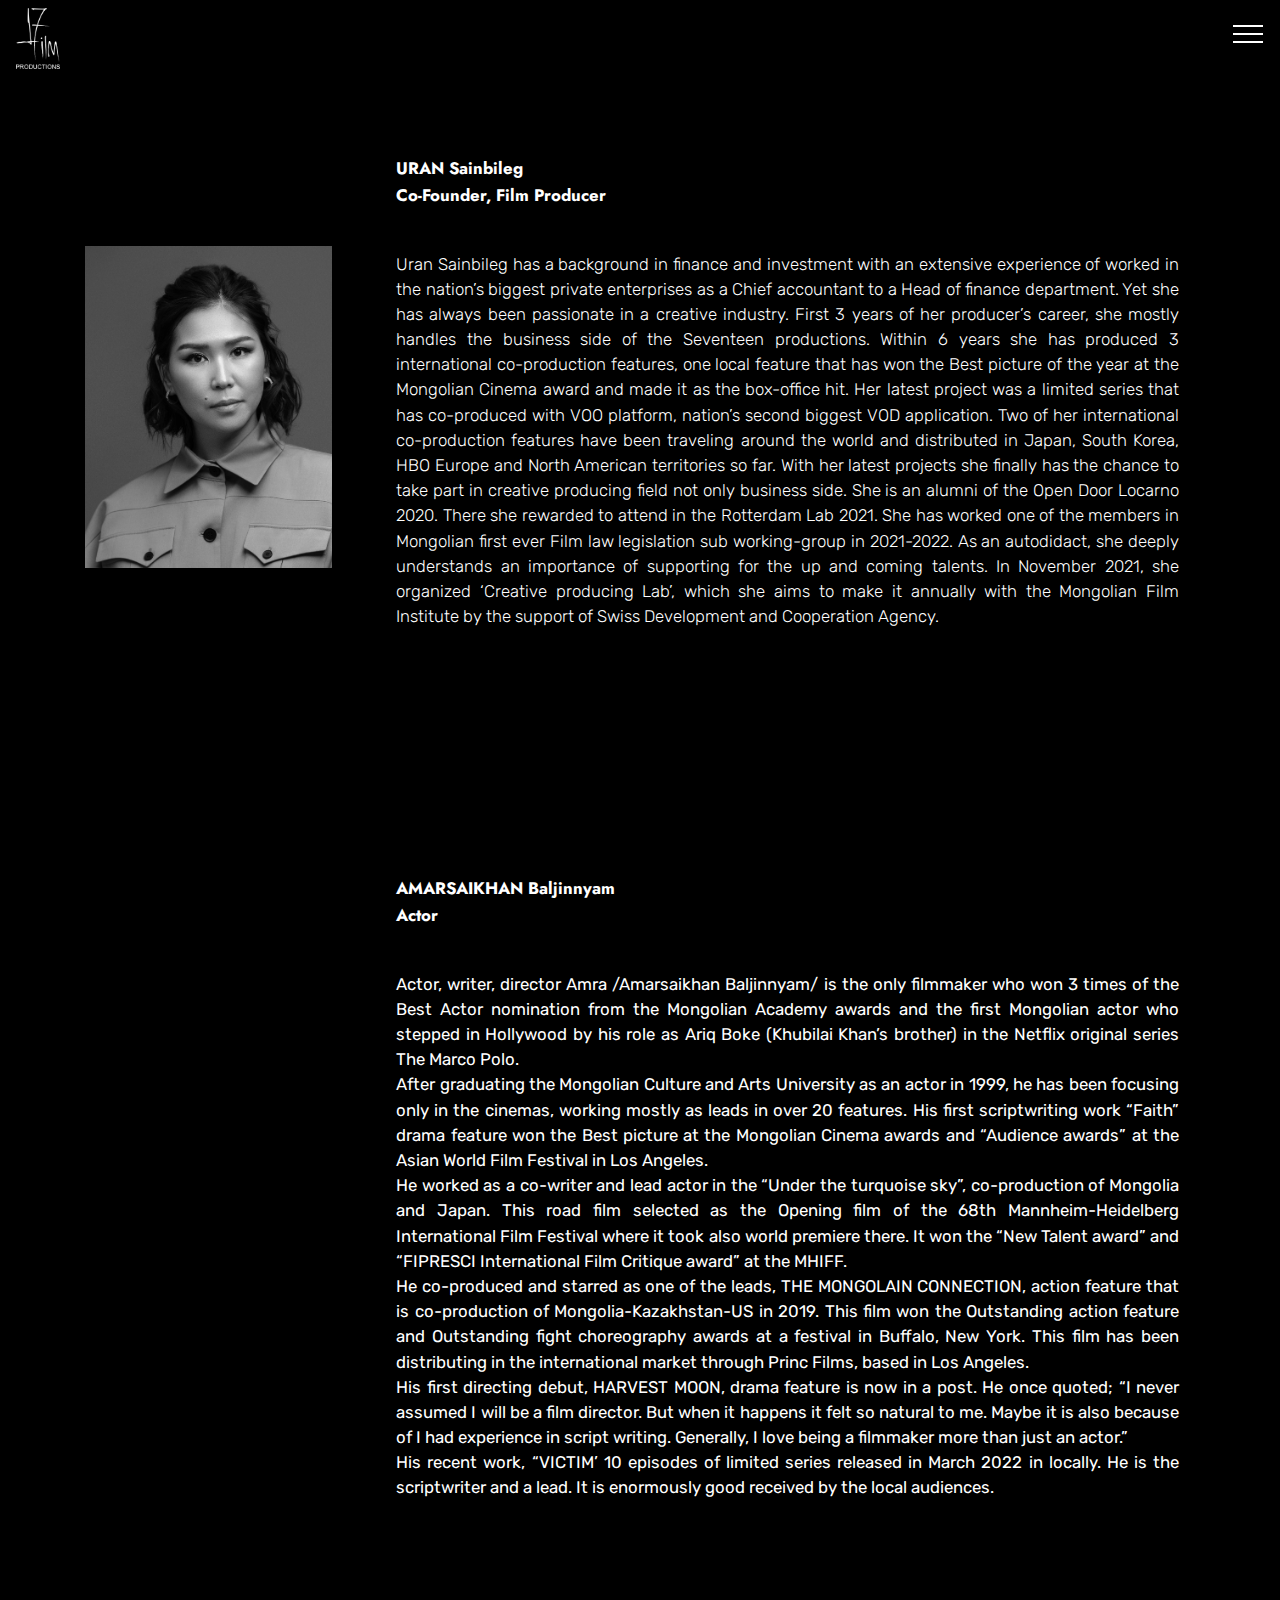
==== index.html @ ed3d0c7c "Add files via upload" ====
<!DOCTYPE html>
<html  >
<head>
  <!-- Site made with Mobirise Website Builder v4.12.4, https://mobirise.com -->
  <meta charset="UTF-8">
  <meta http-equiv="X-UA-Compatible" content="IE=edge">
  <meta name="generator" content="Mobirise v4.12.4, mobirise.com">
  <meta name="twitter:card" content="summary_large_image"/>
  <meta name="twitter:image:src" content="assets/images/index-meta.jpg">
  <meta property="og:image" content="assets/images/index-meta.jpg">
  <meta name="twitter:title" content="17 Production">
  <meta name="viewport" content="width=device-width, initial-scale=1, minimum-scale=1">
  <link rel="shortcut icon" href="assets/images/logo-white-122x169.png" type="image/x-icon">
  <meta name="description" content="17 Production - кино филм продакшин дэлгэрэнгүй
Seventeen productions is a leading Mongolian production company founded in 2016 with a name of IFI productions. It has changed the production name to Seventeen productions in 2019. It is core mission is developing the co-production model in the local film industry to establish a bridge between Mongolian talented filmmakers and international audiences. Primarily focusing on feature productions of variety of genres as social drama, road movie to mainstream action. It always welcomes to work with both upcoming and well-established talents. In the last 6 years Seventeen productions has produced total of 5 titles that includes 2 features with international productions. This milestone put them at a position of pioneer in co-production fields among the Mongolian filmmakers.">
  
  
  <title>17 Production</title>
  <link rel="stylesheet" href="assets/web/assets/mobirise-icons/mobirise-icons.css">
  <link rel="stylesheet" href="assets/bootstrap/css/bootstrap.min.css">
  <link rel="stylesheet" href="assets/bootstrap/css/bootstrap-grid.min.css">
  <link rel="stylesheet" href="assets/bootstrap/css/bootstrap-reboot.min.css">
  <link rel="stylesheet" href="assets/tether/tether.min.css">
  <link rel="stylesheet" href="assets/animatecss/animate.min.css">
  <link rel="stylesheet" href="assets/dropdown/css/style.css">
  <link rel="stylesheet" href="assets/theme/css/style.css">
  <link rel="preload" as="style" href="assets/mobirise/css/mbr-additional.css"><link rel="stylesheet" href="assets/mobirise/css/mbr-additional.css" type="text/css">
  
  
  
</head>
<body>
  <section class="menu cid-t6bROb33KW" once="menu" id="menu1-2b">

    

    <nav class="navbar navbar-expand beta-menu navbar-dropdown align-items-center navbar-fixed-top collapsed">
        <button class="navbar-toggler navbar-toggler-right" type="button" data-toggle="collapse" data-target="#navbarSupportedContent" aria-controls="navbarSupportedContent" aria-expanded="false" aria-label="Toggle navigation">
            <div class="hamburger">
                <span></span>
                <span></span>
                <span></span>
                <span></span>
            </div>
        </button>
        <div class="menu-logo">
            <div class="navbar-brand">
                <span class="navbar-logo">
                    <a href="https://mobirise.com">
                         <img src="assets/images/logo-white-122x169.png" alt="Mobirise" title="" style="height: 3.8rem;">
                    </a>
                </span>
                
            </div>
        </div>
        <div class="collapse navbar-collapse" id="navbarSupportedContent">
            <ul class="navbar-nav nav-dropdown nav-right" data-app-modern-menu="true"><li class="nav-item">
                    <a class="nav-link link text-white display-4" href="page1.html#testimonials2-1v">Harvest Moon &nbsp; &nbsp; &nbsp; &nbsp; &nbsp; &nbsp; &nbsp; &nbsp; &nbsp; &nbsp; &nbsp;&nbsp;</a>
                </li><li class="nav-item"><a class="nav-link link text-white display-4" href="page1.html#testimonials2-1y">The Mongolian Connection&nbsp; &nbsp; &nbsp; &nbsp; &nbsp; &nbsp; &nbsp; &nbsp; &nbsp; &nbsp; &nbsp; &nbsp;</a></li><li class="nav-item"><a class="nav-link link text-white display-4" href="http://undertheturquoisesky.com/" target="_blank">Under the turqouise sky &nbsp; &nbsp; &nbsp; &nbsp; &nbsp; &nbsp; &nbsp; &nbsp; &nbsp; &nbsp; &nbsp; &nbsp;</a></li><li class="nav-item"><a class="nav-link link text-white display-4" href="page1.html#testimonials2-25">Victim &nbsp; &nbsp; &nbsp; &nbsp; &nbsp; &nbsp; &nbsp; &nbsp; &nbsp; &nbsp; &nbsp; &nbsp;</a></li></ul>
            
        </div>
    </nav>
</section>

<section class="engine"><a href="https://mobirise.info/o">free portfolio site templates</a></section><section class="testimonials2 cid-t61bu9Mz0l" id="testimonials2-i">

    

    

    <div class="container">
        <div class="media-container-row">
            <div class="mbr-figure pr-lg-5" style="width: 35%;">
              <img src="assets/images/uran-01-1162x1514.jpg" alt="" title="">
            </div>
            <div class="media-content px-3 align-self-center mbr-white py-2">
                    <p class="mbr-text testimonial-text mbr-fonts-style display-7"><span style="font-style: normal;"><br><strong>URAN Sainbileg</strong><br><strong>Co-Founder, Film Producer</strong></span><br><strong><br></strong></p><div style="text-align: justify;"><strong><span style="font-style: normal; font-size: 1.05rem; font-weight: 300;">Uran Sainbileg has a background in finance and investment with an extensive experience of worked in the nation’s biggest private enterprises as a Chief accountant to a Head of finance department. Yet she has always been passionate in a creative industry. First 3 years of her producer’s career, she mostly handles the business side of the Seventeen productions. Within 6 years she has produced 3 international co-production features, one local feature that has won the Best picture of the year at the Mongolian Cinema award and made it as the box-office hit. Her latest project was a limited series that has co-produced with VOO platform, nation’s second biggest VOD application. Two of her international co-production features have been traveling around the world and distributed in Japan, South Korea, HBO Europe and North American territories so far. With her latest projects she finally has the chance to take part in creative producing field not only business side. She is an alumni of the Open Door Locarno 2020. There she rewarded to attend in the Rotterdam Lab 2021. She has worked one of the members in Mongolian first ever Film law legislation sub working-group in 2021-2022. As an autodidact, she deeply understands an importance of supporting for the up and coming talents. In November 2021, she organized ‘Creative producing Lab’, which she aims to make it annually with the Mongolian Film Institute by the support of Swiss Development and Cooperation Agency.</span></strong></div><p></p>
                    <p class="mbr-author-name pt-4 mb-2 mbr-fonts-style display-7"></p>
                    <p class="mbr-author-desc mbr-fonts-style display-7"></p>
            </div>
        </div>
    </div>
</section>

<section class="testimonials2 cid-t61bvjloVz" id="testimonials2-j">

    

    

    <div class="container">
        <div class="media-container-row">
            <div class="mbr-figure pr-lg-5" style="width: 35%;">
              <img src="assets/images/amra-01-313x422.jpg" alt="" title="">
            </div>
            <div class="media-content px-3 align-self-center mbr-white py-2">
                    <p class="mbr-text testimonial-text mbr-fonts-style display-7"><br><strong><span style="font-style: normal;"><br>AMARSAIKHAN Baljinnyam</span><br></strong><span style="font-style: normal;"><strong>Actor</strong><br></span><br></p><div style="text-align: justify;"><span style="font-style: normal; font-size: 1.05rem;">Actor, writer, director Amra /Amarsaikhan Baljinnyam/ is the only filmmaker who won 3 times of the Best Actor nomination from the Mongolian Academy awards and the first Mongolian actor who stepped in Hollywood by his role as Ariq Boke (Khubilai Khan’s brother) in the Netflix original series The Marco Polo.</span></div><div style="text-align: justify;"><span style="font-style: normal; font-size: 1.05rem; text-align: center;">After graduating the Mongolian Culture and Arts University as an actor in 1999, he has been focusing only in the cinemas, working mostly as leads in over 20 features. His first scriptwriting work “Faith” drama feature won the Best picture at the Mongolian Cinema awards and “Audience awards” at the Asian World&nbsp;</span><span style="font-style: normal; font-size: 1.05rem; text-align: center;">Film Festival in Los Angeles.&nbsp;</span></div><span style="font-style: normal;"><div style="text-align: justify;"><span style="font-size: 1.05rem;">He worked as a co-writer and lead actor in the “Under the turquoise sky”, co-production of Mongolia and Japan. This road film selected as the Opening film of the 68th Mannheim-Heidelberg International Film Festival where it took also world premiere there. It won the “New Talent award” and “FIPRESCI </span><span style="font-size: 1.05rem;">International Film Critique award” at the MHIFF.</span><span style="font-size: 1.05rem;">&nbsp;</span></div><div style="text-align: justify;"><span style="font-size: 1.05rem;">He co-produced and starred as one of the leads, THE MONGOLAIN CONNECTION, action feature that is co-production of Mongolia-Kazakhstan-US in 2019. This film won the Outstanding action feature and Outstanding fight choreography awards at a festival in Buffalo, New York. This film has been distributing in the international market through Princ Films, based in Los Angeles.&nbsp;</span></div><div style="text-align: justify;"><span style="font-size: 1.05rem;">His first directing debut, HARVEST MOON, drama feature is now in a post. He once quoted; “I never assumed I will be a film director. But when it happens it felt so natural to me. Maybe it is also because of I had experience in script writing. Generally, I love being a filmmaker more than just an actor.”&nbsp;</span></div><div style="text-align: justify;"><span style="font-size: 1.05rem;">His recent work, “VICTIM’ 10 episodes of limited series released in March 2022 in locally. He is the scriptwriter and a lead. It is enormously good received by the local audiences. &nbsp;</span></div></span><p></p>
                    <p class="mbr-author-name pt-4 mb-2 mbr-fonts-style display-7"></p>
                    <p class="mbr-author-desc mbr-fonts-style display-7"></p>
            </div>
        </div>
    </div>
</section>

<section once="footers" class="cid-t6aCAjxjKw" id="footer6-19">

    

    

    <div class="container">
        <div class="media-container-row align-center mbr-white">
            <div class="col-12">
                <p class="mbr-text mb-0 mbr-fonts-style display-7">17PRODUCTION.MN | © 2022 - ALL RIGHTS RESERVED. &nbsp;</p>
            </div>
        </div>
    </div>
</section>


  <script src="assets/web/assets/jquery/jquery.min.js"></script>
  <script src="assets/popper/popper.min.js"></script>
  <script src="assets/bootstrap/js/bootstrap.min.js"></script>
  <script src="assets/tether/tether.min.js"></script>
  <script src="assets/viewportchecker/jquery.viewportchecker.js"></script>
  <script src="assets/dropdown/js/nav-dropdown.js"></script>
  <script src="assets/dropdown/js/navbar-dropdown.js"></script>
  <script src="assets/touchswipe/jquery.touch-swipe.min.js"></script>
  <script src="assets/smoothscroll/smooth-scroll.js"></script>
  <script src="assets/theme/js/script.js"></script>
  
  
  <input name="animation" type="hidden">
  </body>
</html>
---- assets/web/assets/mobirise-icons/mobirise-icons.css ----
@font-face {
  font-family: 'MobiriseIcons';
  src:  url('mobirise-icons.eot?spat4u');
  src:  url('mobirise-icons.eot?spat4u#iefix') format('embedded-opentype'),
    url('mobirise-icons.ttf?spat4u') format('truetype'),
    url('mobirise-icons.woff?spat4u') format('woff'),
    url('mobirise-icons.svg?spat4u#MobiriseIcons') format('svg');
  font-weight: normal;
  font-style: normal;
  font-display: swap;
}

[class^="mbri-"], [class*=" mbri-"] {
  /* use !important to prevent issues with browser extensions that change fonts */
  font-family: MobiriseIcons !important;
  speak: none;
  font-style: normal;
  font-weight: normal;
  font-variant: normal;
  text-transform: none;
  line-height: 1;

  /* Better Font Rendering =========== */
  -webkit-font-smoothing: antialiased;
  -moz-osx-font-smoothing: grayscale;
}

.mbri-add-submenu:before {
  content: "\e900";
}
.mbri-alert:before {
  content: "\e901";
}
.mbri-align-center:before {
  content: "\e902";
}
.mbri-align-justify:before {
  content: "\e903";
}
.mbri-align-left:before {
  content: "\e904";
}
.mbri-align-right:before {
  content: "\e905";
}
.mbri-android:before {
  content: "\e906";
}
.mbri-apple:before {
  content: "\e907";
}
.mbri-arrow-down:before {
  content: "\e908";
}
.mbri-arrow-next:before {
  content: "\e909";
}
.mbri-arrow-prev:before {
  content: "\e90a";
}
.mbri-arrow-up:before {
  content: "\e90b";
}
.mbri-bold:before {
  content: "\e90c";
}
.mbri-bookmark:before {
  content: "\e90d";
}
.mbri-bootstrap:before {
  content: "\e90e";
}
.mbri-briefcase:before {
  content: "\e90f";
}
.mbri-browse:before {
  content: "\e910";
}
.mbri-bulleted-list:before {
  content: "\e911";
}
.mbri-calendar:before {
  content: "\e912";
}
.mbri-camera:before {
  content: "\e913";
}
.mbri-cart-add:before {
  content: "\e914";
}
.mbri-cart-full:before {
  content: "\e915";
}
.mbri-cash:before {
  content: "\e916";
}
.mbri-change-style:before {
  content: "\e917";
}
.mbri-chat:before {
  content: "\e918";
}
.mbri-clock:before {
  content: "\e919";
}
.mbri-close:before {
  content: "\e91a";
}
.mbri-cloud:before {
  content: "\e91b";
}
.mbri-code:before {
  content: "\e91c";
}
.mbri-contact-form:before {
  content: "\e91d";
}
.mbri-credit-card:before {
  content: "\e91e";
}
.mbri-cursor-click:before {
  content: "\e91f";
}
.mbri-cust-feedback:before {
  content: "\e920";
}
.mbri-database:before {
  content: "\e921";
}
.mbri-delivery:before {
  content: "\e922";
}
.mbri-desktop:before {
  content: "\e923";
}
.mbri-devices:before {
  content: "\e924";
}
.mbri-down:before {
  content: "\e925";
}
.mbri-download:before {
  content: "\e989";
}
.mbri-drag-n-drop:before {
  content: "\e927";
}
.mbri-drag-n-drop2:before {
  content: "\e928";
}
.mbri-edit:before {
  content: "\e929";
}
.mbri-edit2:before {
  content: "\e92a";
}
.mbri-error:before {
  content: "\e92b";
}
.mbri-extension:before {
  content: "\e92c";
}
.mbri-features:before {
  content: "\e92d";
}
.mbri-file:before {
  content: "\e92e";
}
.mbri-flag:before {
  content: "\e92f";
}
.mbri-folder:before {
  content: "\e930";
}
.mbri-gift:before {
  content: "\e931";
}
.mbri-github:before {
  content: "\e932";
}
.mbri-globe:before {
  content: "\e933";
}
.mbri-globe-2:before {
  content: "\e934";
}
.mbri-growing-chart:before {
  content: "\e935";
}
.mbri-hearth:before {
  content: "\e936";
}
.mbri-help:before {
  content: "\e937";
}
.mbri-home:before {
  content: "\e938";
}
.mbri-hot-cup:before {
  content: "\e939";
}
.mbri-idea:before {
  content: "\e93a";
}
.mbri-image-gallery:before {
  content: "\e93b";
}
.mbri-image-slider:before {
  content: "\e93c";
}
.mbri-info:before {
  content: "\e93d";
}
.mbri-italic:before {
  content: "\e93e";
}
.mbri-key:before {
  content: "\e93f";
}
.mbri-laptop:before {
  content: "\e940";
}
.mbri-layers:before {
  content: "\e941";
}
.mbri-left-right:before {
  content: "\e942";
}
.mbri-left:before {
  content: "\e943";
}
.mbri-letter:before {
  content: "\e944";
}
.mbri-like:before {
  content: "\e945";
}
.mbri-link:before {
  content: "\e946";
}
.mbri-lock:before {
  content: "\e947";
}
.mbri-login:before {
  content: "\e948";
}
.mbri-logout:before {
  content: "\e949";
}
.mbri-magic-stick:before {
  content: "\e94a";
}
.mbri-map-pin:before {
  content: "\e94b";
}
.mbri-menu:before {
  content: "\e94c";
}
.mbri-mobile:before {
  content: "\e94d";
}
.mbri-mobile2:before {
  content: "\e94e";
}
.mbri-mobirise:before {
  content: "\e94f";
}
.mbri-more-horizontal:before {
  content: "\e950";
}
.mbri-more-vertical:before {
  content: "\e951";
}
.mbri-music:before {
  content: "\e952";
}
.mbri-new-file:before {
  content: "\e953";
}
.mbri-numbered-list:before {
  content: "\e954";
}
.mbri-opened-folder:before {
  content: "\e955";
}
.mbri-pages:before {
  content: "\e956";
}
.mbri-paper-plane:before {
  content: "\e957";
}
.mbri-paperclip:before {
  content: "\e958";
}
.mbri-photo:before {
  content: "\e959";
}
.mbri-photos:before {
  content: "\e95a";
}
.mbri-pin:before {
  content: "\e95b";
}
.mbri-play:before {
  content: "\e95c";
}
.mbri-plus:before {
  content: "\e95d";
}
.mbri-preview:before {
  content: "\e95e";
}
.mbri-print:before {
  content: "\e95f";
}
.mbri-protect:before {
  content: "\e960";
}
.mbri-question:before {
  content: "\e961";
}
.mbri-quote-left:before {
  content: "\e962";
}
.mbri-quote-right:before {
  content: "\e963";
}
.mbri-refresh:before {
  content: "\e964";
}
.mbri-responsive:before {
  content: "\e965";
}
.mbri-right:before {
  content: "\e966";
}
.mbri-rocket:before {
  content: "\e967";
}
.mbri-sad-face:before {
  content: "\e968";
}
.mbri-sale:before {
  content: "\e969";
}
.mbri-save:before {
  content: "\e96a";
}
.mbri-search:before {
  content: "\e96b";
}
.mbri-setting:before {
  content: "\e96c";
}
.mbri-setting2:before {
  content: "\e96d";
}
.mbri-setting3:before {
  content: "\e96e";
}
.mbri-share:before {
  content: "\e96f";
}
.mbri-shopping-bag:before {
  content: "\e970";
}
.mbri-shopping-basket:before {
  content: "\e971";
}
.mbri-shopping-cart:before {
  content: "\e972";
}
.mbri-sites:before {
  content: "\e973";
}
.mbri-smile-face:before {
  content: "\e974";
}
.mbri-speed:before {
  content: "\e975";
}
.mbri-star:before {
  content: "\e976";
}
.mbri-success:before {
  content: "\e977";
}
.mbri-sun:before {
  content: "\e978";
}
.mbri-sun2:before {
  content: "\e979";
}
.mbri-tablet:before {
  content: "\e97a";
}
.mbri-tablet-vertical:before {
  content: "\e97b";
}
.mbri-target:before {
  content: "\e97c";
}
.mbri-timer:before {
  content: "\e97d";
}
.mbri-to-ftp:before {
  content: "\e97e";
}
.mbri-to-local-drive:before {
  content: "\e97f";
}
.mbri-touch-swipe:before {
  content: "\e980";
}
.mbri-touch:before {
  content: "\e981";
}
.mbri-trash:before {
  content: "\e982";
}
.mbri-underline:before {
  content: "\e983";
}
.mbri-unlink:before {
  content: "\e984";
}
.mbri-unlock:before {
  content: "\e985";
}
.mbri-up-down:before {
  content: "\e986";
}
.mbri-up:before {
  content: "\e987";
}
.mbri-update:before {
  content: "\e988";
}
.mbri-upload:before {
 content: "\e926"; 
}
.mbri-user:before {
  content: "\e98a";
}
.mbri-user2:before {
  content: "\e98b";
}
.mbri-users:before {
  content: "\e98c";
}
.mbri-video:before {
  content: "\e98d";
}
.mbri-video-play:before {
  content: "\e98e";
}
.mbri-watch:before {
  content: "\e98f";
}
.mbri-website-theme:before {
  content: "\e990";
}
.mbri-wifi:before {
  content: "\e991";
}
.mbri-windows:before {
  content: "\e992";
}
.mbri-zoom-out:before {
  content: "\e993";
}
.mbri-redo:before {
  content: "\e994";
}
.mbri-undo:before {
  content: "\e995";
}
---- assets/dropdown/css/style.css ----
.navbar-dropdown {
  left: 0;
  padding: 0;
  position: absolute;
  right: 0;
  top: 0;
  transition: all 0.45s ease;
  z-index: 1030;
  background: #282828; }
  .navbar-dropdown .navbar-logo {
    margin-right: 0.8rem;
    transition: margin 0.3s ease-in-out;
    vertical-align: middle; }
    .navbar-dropdown .navbar-logo img {
      height: 3.125rem;
      transition: all 0.3s ease-in-out; }
    .navbar-dropdown .navbar-logo.mbr-iconfont {
      font-size: 3.125rem;
      line-height: 3.125rem; }
  .navbar-dropdown .navbar-caption {
    font-weight: 700;
    white-space: normal;
    vertical-align: -4px;
    line-height: 3.125rem !important; }
    .navbar-dropdown .navbar-caption, .navbar-dropdown .navbar-caption:hover {
      color: inherit;
      text-decoration: none; }
  .navbar-dropdown .mbr-iconfont + .navbar-caption {
    vertical-align: -1px; }
  .navbar-dropdown.navbar-fixed-top {
    position: fixed; }
  .navbar-dropdown .navbar-brand span {
    vertical-align: -4px; }
  .navbar-dropdown.bg-color.transparent {
    background: none; }
  .navbar-dropdown.navbar-short .navbar-brand {
    padding: 0.625rem 0; }
    .navbar-dropdown.navbar-short .navbar-brand span {
      vertical-align: -1px; }
  .navbar-dropdown.navbar-short .navbar-caption {
    line-height: 2.375rem !important;
    vertical-align: -2px; }
  .navbar-dropdown.navbar-short .navbar-logo {
    margin-right: 0.5rem; }
    .navbar-dropdown.navbar-short .navbar-logo img {
      height: 2.375rem; }
    .navbar-dropdown.navbar-short .navbar-logo.mbr-iconfont {
      font-size: 2.375rem;
      line-height: 2.375rem; }
  .navbar-dropdown.navbar-short .mbr-table-cell {
    height: 3.625rem; }
  .navbar-dropdown .navbar-close {
    left: 0.6875rem;
    position: fixed;
    top: 0.75rem;
    z-index: 1000; }
  .navbar-dropdown .hamburger-icon {
    content: "";
    display: inline-block;
    vertical-align: middle;
    width: 16px;
    -webkit-box-shadow: 0 -6px 0 1px #282828,0 0 0 1px #282828,0 6px 0 1px #282828;
    -moz-box-shadow: 0 -6px 0 1px #282828,0 0 0 1px #282828,0 6px 0 1px #282828;
    box-shadow: 0 -6px 0 1px #282828,0 0 0 1px #282828,0 6px 0 1px #282828; }

.dropdown-menu .dropdown-toggle[data-toggle="dropdown-submenu"]::after {
  border-bottom: 0.35em solid transparent;
  border-left: 0.35em solid;
  border-right: 0;
  border-top: 0.35em solid transparent;
  margin-left: 0.3rem; }

.dropdown-menu .dropdown-item:focus {
  outline: 0; }

.nav-dropdown {
  font-size: 0.75rem;
  font-weight: 500;
  height: auto !important; }
  .nav-dropdown .nav-btn {
    padding-left: 1rem; }
  .nav-dropdown .link {
    margin: .667em 1.667em;
    font-weight: 500;
    padding: 0;
    transition: color .2s ease-in-out; }
    .nav-dropdown .link.dropdown-toggle {
      margin-right: 2.583em; }
      .nav-dropdown .link.dropdown-toggle::after {
        margin-left: .25rem;
        border-top: 0.35em solid;
        border-right: 0.35em solid transparent;
        border-left: 0.35em solid transparent;
        border-bottom: 0; }
      .nav-dropdown .link.dropdown-toggle[aria-expanded="true"] {
        margin: 0;
        padding: 0.667em 3.263em  0.667em 1.667em; }
  .nav-dropdown .link::after,
  .nav-dropdown .dropdown-item::after {
    color: inherit; }
  .nav-dropdown .btn {
    font-size: 0.75rem;
    font-weight: 700;
    letter-spacing: 0;
    margin-bottom: 0;
    padding-left: 1.25rem;
    padding-right: 1.25rem; }
  .nav-dropdown .dropdown-menu {
    border-radius: 0;
    border: 0;
    left: 0;
    margin: 0;
    padding-bottom: 1.25rem;
    padding-top: 1.25rem;
    position: relative; }
  .nav-dropdown .dropdown-submenu {
    margin-left: 0.125rem;
    top: 0; }
  .nav-dropdown .dropdown-item {
    font-weight: 500;
    line-height: 2;
    padding: 0.3846em 4.615em 0.3846em 1.5385em;
    position: relative;
    transition: color .2s ease-in-out, background-color .2s ease-in-out; }
    .nav-dropdown .dropdown-item::after {
      margin-top: -0.3077em;
      position: absolute;
      right: 1.1538em;
      top: 50%; }
    .nav-dropdown .dropdown-item:focus, .nav-dropdown .dropdown-item:hover {
      background: none; }

@media (max-width: 767px) {
  .nav-dropdown.navbar-toggleable-sm {
    bottom: 0;
    display: none;
    left: 0;
    overflow-x: hidden;
    position: fixed;
    top: 0;
    transform: translateX(-100%);
    -ms-transform: translateX(-100%);
    -webkit-transform: translateX(-100%);
    width: 18.75rem;
    z-index: 999; } }
.nav-dropdown.navbar-toggleable-xl {
  bottom: 0;
  display: none;
  left: 0;
  overflow-x: hidden;
  position: fixed;
  top: 0;
  transform: translateX(-100%);
  -ms-transform: translateX(-100%);
  -webkit-transform: translateX(-100%);
  width: 18.75rem;
  z-index: 999; }

.nav-dropdown-sm {
  display: block !important;
  overflow-x: hidden;
  overflow: auto;
  padding-top: 3.875rem; }
  .nav-dropdown-sm::after {
    content: "";
    display: block;
    height: 3rem;
    width: 100%; }
  .nav-dropdown-sm.collapse.in ~ .navbar-close {
    display: block !important; }
  .nav-dropdown-sm.collapsing, .nav-dropdown-sm.collapse.in {
    transform: translateX(0);
    -ms-transform: translateX(0);
    -webkit-transform: translateX(0);
    transition: all 0.25s ease-out;
    -webkit-transition: all 0.25s ease-out;
    background: #282828; }
  .nav-dropdown-sm.collapsing[aria-expanded="false"] {
    transform: translateX(-100%);
    -ms-transform: translateX(-100%);
    -webkit-transform: translateX(-100%); }
  .nav-dropdown-sm .nav-item {
    display: block;
    margin-left: 0 !important;
    padding-left: 0; }
  .nav-dropdown-sm .link,
  .nav-dropdown-sm .dropdown-item {
    border-top: 1px dotted rgba(255, 255, 255, 0.1);
    font-size: 0.8125rem;
    line-height: 1.6;
    margin: 0 !important;
    padding: 0.875rem 2.4rem 0.875rem 1.5625rem !important;
    position: relative;
    white-space: normal; }
    .nav-dropdown-sm .link:focus, .nav-dropdown-sm .link:hover,
    .nav-dropdown-sm .dropdown-item:focus,
    .nav-dropdown-sm .dropdown-item:hover {
      background: rgba(0, 0, 0, 0.2) !important;
      color: #c0a375; }
  .nav-dropdown-sm .nav-btn {
    position: relative;
    padding: 1.5625rem 1.5625rem 0 1.5625rem; }
    .nav-dropdown-sm .nav-btn::before {
      border-top: 1px dotted rgba(255, 255, 255, 0.1);
      content: "";
      left: 0;
      position: absolute;
      top: 0;
      width: 100%; }
    .nav-dropdown-sm .nav-btn + .nav-btn {
      padding-top: 0.625rem; }
      .nav-dropdown-sm .nav-btn + .nav-btn::before {
        display: none; }
  .nav-dropdown-sm .btn {
    padding: 0.625rem 0; }
  .nav-dropdown-sm .dropdown-toggle[data-toggle="dropdown-submenu"]::after {
    margin-left: .25rem;
    border-top: 0.35em solid;
    border-right: 0.35em solid transparent;
    border-left: 0.35em solid transparent;
    border-bottom: 0; }
  .nav-dropdown-sm .dropdown-toggle[data-toggle="dropdown-submenu"][aria-expanded="true"]::after {
    border-top: 0;
    border-right: 0.35em solid transparent;
    border-left: 0.35em solid transparent;
    border-bottom: 0.35em solid; }
  .nav-dropdown-sm .dropdown-menu {
    margin: 0;
    padding: 0;
    position: relative;
    top: 0;
    left: 0;
    width: 100%;
    border: 0;
    float: none;
    border-radius: 0;
    background: none; }
  .nav-dropdown-sm .dropdown-submenu {
    left: 100%;
    margin-left: 0.125rem;
    margin-top: -1.25rem;
    top: 0; }

.navbar-toggleable-sm .nav-dropdown .dropdown-menu {
  position: absolute; }

.navbar-toggleable-sm .nav-dropdown .dropdown-submenu {
  left: 100%;
  margin-left: 0.125rem;
  margin-top: -1.25rem;
  top: 0; }

.navbar-toggleable-sm.opened .nav-dropdown .dropdown-menu {
  position: relative; }

.navbar-toggleable-sm.opened .nav-dropdown .dropdown-submenu {
  left: 0;
  margin-left: 00rem;
  margin-top: 0rem;
  top: 0; }

.is-builder .nav-dropdown.collapsing {
  transition: none !important; }

/*# sourceMappingURL=style.css.map */
---- assets/theme/css/style.css ----
/*!
 * Mobirise v4 theme (https://mobirise.com/)
 * Copyright 2017 Mobirise
 */
section {
  background-color: #eeeeee;
}

.form-control:focus {
  box-shadow: none;
}

:focus {
  outline: none;
}

body {
  font-style: normal;
  line-height: 1.5;
}

section,
.container,
.container-fluid {
  position: relative;
  word-wrap: break-word;
}

a.mbr-iconfont:hover {
  text-decoration: none;
}

.article .lead p,
.article .lead ul,
.article .lead ol,
.article .lead pre,
.article .lead blockquote {
  margin-bottom: 0;
}

ul,
ol,
pre,
blockquote {
  margin-bottom: 2.3125rem;
}

pre {
  background: #f4f4f4;
  padding: 10px 24px;
  white-space: pre-wrap;
}

.inactive {
  -webkit-user-select: none;
  -moz-user-select: none;
  -ms-user-select: none;
  user-select: none;
  pointer-events: none;
  -webkit-user-drag: none;
  user-drag: none;
}

.mbr-section__comments .row {
  justify-content: center;
  -webkit-justify-content: center;
}

a {
  font-style: normal;
  font-weight: 400;
  cursor: pointer;
}

a, a:hover {
  text-decoration: none;
}

figure {
  margin-bottom: 0;
}

body {
  color: #232323;
}

h1,
h2,
h3,
h4,
h5,
h6,
.h1,
.h2,
.h3,
.h4,
.h5,
.h6,
.display-1,
.display-2,
.display-3,
.display-4 {
  line-height: 1;
  word-break: break-word;
  word-wrap: break-word;
}

.mbr-section-title {
  font-style: normal;
  line-height: 1.2;
}

.mbr-section-subtitle {
  line-height: 1.3;
}

.mbr-text {
  font-style: normal;
  line-height: 1.6;
}

b,
strong {
  font-weight: bold;
}

blockquote {
  padding: 10px 0 10px 20px;
  position: relative;
  border-left: 2px solid;
  border-color: #ff3366;
}

input:-webkit-autofill, input:-webkit-autofill:hover, input:-webkit-autofill:focus, input:-webkit-autofill:active {
  transition-delay: 9999s;
  transition-property: background-color, color;
}

textarea[type='hidden'] {
  display: none;
}

body {
  position: relative;
}

section {
  background-position: 50% 50%;
  background-repeat: no-repeat;
  background-size: cover;
}

section .mbr-background-video,
section .mbr-background-video-preview {
  position: absolute;
  bottom: 0;
  left: 0;
  right: 0;
  top: 0;
}

.hidden {
  visibility: hidden;
}

.mbr-z-index20 {
  z-index: 20;
}

/*! Base colors */
.mbr-white {
  color: #ffffff;
}

.mbr-black {
  color: #000000;
}

.mbr-bg-white {
  background-color: #ffffff;
}

.mbr-bg-black {
  background-color: #000000;
}

/*! Text-aligns */
.align-left {
  text-align: left;
}

.align-center {
  text-align: center;
}

.align-right {
  text-align: right;
}

@media (max-width: 767px) {
  .align-left,
  .align-center,
  .align-right,
  .mbr-section-btn,
  .mbr-section-title {
    text-align: center;
  }
}

/*! Font-weight  */
.mbr-light {
  font-weight: 300;
}

.mbr-regular {
  font-weight: 400;
}

.mbr-semibold {
  font-weight: 500;
}

.mbr-bold {
  font-weight: 700;
}

/*! Media  */
.media-size-item {
  -moz-flex: 1 1 auto;
  -o-flex: 1 1 auto;
  flex: 1 1 auto;
}

.media-content {
  flex-basis: 100%;
}

.media-container-row {
  display: flex;
  flex-direction: row;
  flex-wrap: wrap;
  justify-content: center;
  align-content: center;
  align-items: start;
}

.media-container-row .media-size-item {
  width: 400px;
}

.media-container-column {
  display: flex;
  flex-direction: column;
  flex-wrap: wrap;
  justify-content: center;
  align-content: center;
  align-items: stretch;
}

.media-container-column > * {
  width: 100%;
}

@media (min-width: 992px) {
  .media-container-row {
    flex-wrap: nowrap;
  }
}

figure {
  overflow: hidden;
}

figure[mbr-media-size] {
  transition: width 0.1s;
}

.mbr-figure img,
.mbr-figure iframe {
  display: block;
  width: 100%;
}

.card {
  background-color: transparent;
  border: none;
}

.card-box {
  width: 100%;
}

.card-img {
  text-align: center;
  flex-shrink: 0;
  -webkit-flex-shrink: 0;
}

.media {
  max-width: 100%;
  margin: 0 auto;
}

.mbr-figure {
  -ms-grid-row-align: center;
  align-self: center;
}

.media-container > div {
  max-width: 100%;
}

.mbr-figure img,
.card-img img {
  width: 100%;
}

@media (max-width: 991px) {
  .media-size-item {
    width: auto !important;
  }
  .media {
    width: auto;
  }
  .mbr-figure {
    width: 100% !important;
  }
}

/*! Buttons */
.btn {
  font-weight: 500;
  border-width: 2px;
  font-style: normal;
  letter-spacing: 1px;
  margin: .4rem .8rem;
  white-space: normal;
  transition: all .3s ease-in-out;
  display: inline-flex;
  align-items: center;
  justify-content: center;
  word-break: break-word;
  -webkit-align-items: center;
  -webkit-justify-content: center;
  display: -webkit-inline-flex;
}

.btn-sm {
  font-weight: 500;
  letter-spacing: 1px;
  transition: all .3s ease-in-out;
}

.btn-md {
  font-weight: 500;
  letter-spacing: 1px;
  margin: .4rem .8rem !important;
  transition: all .3s ease-in-out;
}

.btn-lg {
  font-weight: 500;
  letter-spacing: 1px;
  margin: .4rem .8rem !important;
  transition: all .3s ease-in-out;
}

.mbr-section-btn {
  margin-left: -0.25rem;
  margin-right: -0.25rem;
  font-size: 0;
}

nav .mbr-section-btn {
  margin-left: 0rem;
  margin-right: 0rem;
}

.btn-form {
  border-radius: 0;
}

.btn-form:hover {
  cursor: pointer;
}

/*! Btn icon margin */
.btn .mbr-iconfont,
.btn.btn-sm .mbr-iconfont {
  cursor: pointer;
  margin-right: 0.5rem;
}

.btn.btn-md .mbr-iconfont,
.btn.btn-md .mbr-iconfont {
  margin-right: 0.8rem;
}

.mbr-regular {
  font-weight: 400;
}

.mbr-semibold {
  font-weight: 500;
}

.mbr-bold {
  font-weight: 700;
}

[type='submit'] {
  -webkit-appearance: none;
}

/*! Full-screen */
.mbr-fullscreen .mbr-overlay {
  min-height: 100vh;
}

.mbr-fullscreen {
  display: flex;
  display: -moz-flex;
  display: -ms-flex;
  display: -o-flex;
  align-items: center;
  -webkit-align-items: center;
  min-height: 100vh;
  padding-top: 3rem;
  padding-bottom: 3rem;
}

/*! Map */
.map {
  height: 25rem;
  position: relative;
}

.map iframe {
  width: 100%;
  height: 100%;
}

.mbr-overlay {
  background-color: #000;
  bottom: 0;
  left: 0;
  opacity: .5;
  position: absolute;
  right: 0;
  top: 0;
  z-index: 0;
  pointer-events: none;
}

/* Form */
blockquote {
  font-style: italic;
  padding: 10px 0 10px 20px;
  font-size: 1.09rem;
  position: relative;
  border-width: 3px;
}

.form-control {
  background-color: #f5f5f5;
  box-shadow: none;
  color: #565656;
  line-height: 1.43;
  min-height: 3.5em;
  padding: 1.07em .5em;
}

.form-control, .form-control:focus {
  border: 1px solid #e8e8e8;
}

.form-active .form-control:invalid {
  border-color: red;
}

.form-control-label {
  position: relative;
  cursor: pointer;
  margin-bottom: .357em;
  padding: 0;
}

.alert {
  color: #ffffff;
  border-radius: 0;
  border: 0;
  font-size: .875rem;
  line-height: 1.5;
  margin-bottom: 1.875rem;
  padding: 1.25rem;
  position: relative;
}

.alert.alert-form::after {
  background-color: inherit;
  bottom: -7px;
  content: "";
  display: block;
  height: 14px;
  left: 50%;
  margin-left: -7px;
  position: absolute;
  transform: rotate(45deg);
  width: 14px;
  -webkit-transform: rotate(45deg);
}

.form-asterisk {
  font-family: initial;
  position: absolute;
  top: -2px;
  font-weight: normal;
}

/*! Scroll to top arrow */
#scrollToTop a i:before {
  content: '';
  position: absolute;
  height: 40%;
  top: 25%;
  background: #fff;
  width: 2px;
  left: calc(50% - 1px);
}

#scrollToTop a i:after {
  content: '';
  position: absolute;
  display: block;
  border-top: 2px solid #fff;
  border-right: 2px solid #fff;
  width: 40%;
  height: 40%;
  left: 30%;
  bottom: 30%;
  transform: rotate(135deg);
  -webkit-transform: rotate(135deg);
}

.mbr-arrow-up {
  bottom: 25px;
  right: 90px;
  position: fixed;
  text-align: right;
  z-index: 5000;
  color: #ffffff;
  font-size: 32px;
  transform: rotate(180deg);
  -webkit-transform: rotate(180deg);
}

.mbr-arrow-up a {
  background: rgba(0, 0, 0, 0.2);
  border-radius: 3px;
  color: #fff;
  display: inline-block;
  height: 60px;
  width: 60px;
  outline-style: none !important;
  position: relative;
  text-decoration: none;
  transition: all 0.3s ease-in-out;
  cursor: pointer;
  text-align: center;
}

.mbr-arrow-up a:hover {
  background-color: rgba(0, 0, 0, 0.4);
}

.mbr-arrow-up a i {
  line-height: 60px;
}

.mbr-arrow-up-icon {
  display: block;
  color: #fff;
}

.mbr-arrow-up-icon::before {
  content: '\203a';
  display: inline-block;
  font-family: serif;
  font-size: 32px;
  line-height: 1;
  font-style: normal;
  position: relative;
  top: 6px;
  left: -4px;
  -webkit-transform: rotate(-90deg);
  transform: rotate(-90deg);
}

/*! Arrow Down */
.mbr-arrow {
  position: absolute;
  bottom: 45px;
  left: 50%;
  width: 60px;
  height: 60px;
  cursor: pointer;
  background-color: rgba(80, 80, 80, 0.5);
  border-radius: 50%;
  -webkit-transform: translateX(-50%);
  transform: translateX(-50%);
}

.mbr-arrow > a {
  display: inline-block;
  text-decoration: none;
  outline-style: none;
  -webkit-animation: arrowdown 1.7s ease-in-out infinite;
  animation: arrowdown 1.7s ease-in-out infinite;
}

.mbr-arrow > a > i {
  position: absolute;
  top: -2px;
  left: 15px;
  font-size: 2rem;
}

@keyframes arrowdown {
  0% {
    transform: translateY(0px);
    -webkit-transform: translateY(0px);
  }
  50% {
    transform: translateY(-5px);
    -webkit-transform: translateY(-5px);
  }
  100% {
    transform: translateY(0px);
    -webkit-transform: translateY(0px);
  }
}

@-webkit-keyframes arrowdown {
  0% {
    transform: translateY(0px);
    -webkit-transform: translateY(0px);
  }
  50% {
    transform: translateY(-5px);
    -webkit-transform: translateY(-5px);
  }
  100% {
    transform: translateY(0px);
    -webkit-transform: translateY(0px);
  }
}

@media (max-width: 500px) {
  .mbr-arrow-up {
    left: 50%;
    right: auto;
    transform: translateX(-50%) rotate(180deg);
    -webkit-transform: translateX(-50%) rotate(180deg);
  }
}

/*Gradients animation*/
@keyframes gradient-animation {
  from {
    background-position: 0% 100%;
    -webkit-animation-timing-function: ease-in-out;
            animation-timing-function: ease-in-out;
  }
  to {
    background-position: 100% 0%;
    -webkit-animation-timing-function: ease-in-out;
            animation-timing-function: ease-in-out;
  }
}

@-webkit-keyframes gradient-animation {
  from {
    background-position: 0% 100%;
    -webkit-animation-timing-function: ease-in-out;
            animation-timing-function: ease-in-out;
  }
  to {
    background-position: 100% 0%;
    -webkit-animation-timing-function: ease-in-out;
            animation-timing-function: ease-in-out;
  }
}

.bg-gradient {
  background-size: 200% 200%;
  animation: gradient-animation 5s infinite alternate;
  -webkit-animation: gradient-animation 5s infinite alternate;
}

.menu .navbar-brand {
  display: -webkit-flex;
}

.menu .navbar-brand span {
  display: flex;
  display: -webkit-flex;
}

.menu .navbar-brand .navbar-caption-wrap {
  display: -webkit-flex;
}

.menu .navbar-brand .navbar-logo img {
  display: -webkit-flex;
}

@media (min-width: 768px) and (max-width: 1023px) {
  .menu .navbar-toggleable-sm .navbar-nav {
    display: -ms-flexbox;
  }
}

@media (max-width: 1023px) {
  .menu .navbar-collapse {
    max-height: 93.5vh;
  }
  .menu .navbar-collapse.show {
    overflow: auto;
  }
}

@media (min-width: 1024px) {
  .menu .navbar-nav.nav-dropdown {
    display: -webkit-flex;
  }
  .menu .navbar-toggleable-sm .navbar-collapse {
    display: -webkit-flex !important;
  }
  .menu .collapsed .navbar-collapse {
    max-height: 93.5vh;
  }
  .menu .collapsed .navbar-collapse.show {
    overflow: auto;
  }
}

@media (max-width: 767px) {
  .menu .navbar-collapse {
    max-height: 80vh;
  }
}

/* Others*/
.note-check a[data-value=Rubik] {
  font-style: normal;
}

.mbr-arrow a {
  color: #ffffff;
}

@media (max-width: 767px) {
  .mbr-arrow {
    display: none;
  }
}

.navbar {
  display: -webkit-flex;
  -webkit-flex-wrap: wrap;
  -webkit-align-items: center;
  -webkit-justify-content: space-between;
}

.navbar-collapse {
  -webkit-flex-basis: 100%;
  -webkit-flex-grow: 1;
  -webkit-align-items: center;
}

.nav-dropdown .link {
  padding: 0.667em 1.667em !important;
  margin: 0 !important;
}

.nav {
  display: -webkit-flex;
  -webkit-flex-wrap: wrap;
}

.row {
  display: -webkit-flex;
  -webkit-flex-wrap: wrap;
}

.justify-content-center {
  -webkit-justify-content: center;
}

.form-inline {
  display: -webkit-flex;
  -webkit-align-items: center;
}

.card-wrapper {
  -webkit-flex: 1;
}

.carousel-control {
  z-index: 10;
  display: -webkit-flex;
  -webkit-align-items: center;
  -webkit-justify-content: center;
}

.carousel-controls {
  display: -webkit-flex;
}

.media {
  display: -webkit-flex;
}

.form-group:focus {
  outline: none;
}

.jq-selectbox__select {
  padding: 1.07em 0.5em;
  position: absolute;
  top: 0;
  left: 0;
  width: 100%;
}

.jq-selectbox__dropdown {
  position: absolute;
  top: 100%;
  left: 0 !important;
  width: 100% !important;
}

.jq-selectbox__trigger-arrow {
  -webkit-transform: translateY(-50%);
          transform: translateY(-50%);
}

.jq-selectbox li {
  padding: 1.07em 0.5em;
}

input[type='range'] {
  padding-left: 0 !important;
  padding-right: 0 !important;
}

.modal-dialog,
.modal-content {
  height: 100%;
}

.modal-dialog .carousel-inner {
  height: calc(100vh - 1.75rem);
}

@media (max-width: 575px) {
  .modal-dialog .carousel-inner {
    height: calc(100vh - 1rem);
  }
}

.carousel-item {
  text-align: center;
}

.carousel-item img {
  margin: auto;
}

.navbar-toggler {
  align-self: flex-start;
  padding: 0.25rem 0.75rem;
  font-size: 1.25rem;
  line-height: 1;
  background: transparent;
  border: 1px solid transparent;
  border-radius: 0.25rem;
}

.navbar-toggler:focus,
.navbar-toggler:hover {
  text-decoration: none;
}

.navbar-toggler-icon {
  display: inline-block;
  width: 1.5em;
  height: 1.5em;
  vertical-align: middle;
  content: '';
  background: no-repeat center center;
  background-size: 100% 100%;
}

.navbar-toggler-left {
  position: absolute;
  left: 1rem;
}

.navbar-toggler-right {
  position: absolute;
  right: 1rem;
}

@media (max-width: 575px) {
  .navbar-toggleable .navbar-nav .dropdown-menu {
    position: static;
    float: none;
  }
  .navbar-toggleable > .container {
    padding-right: 0;
    padding-left: 0;
  }
}

@media (min-width: 576px) {
  .navbar-toggleable {
    flex-direction: row;
    flex-wrap: nowrap;
    align-items: center;
  }
  .navbar-toggleable .navbar-nav {
    flex-direction: row;
  }
  .navbar-toggleable .navbar-nav .nav-link {
    padding-right: 0.5rem;
    padding-left: 0.5rem;
  }
  .navbar-toggleable > .container {
    display: flex;
    flex-wrap: nowrap;
    align-items: center;
  }
  .navbar-toggleable .navbar-collapse {
    display: flex !important;
    width: 100%;
  }
  .navbar-toggleable .navbar-toggler {
    display: none;
  }
}

@media (max-width: 767px) {
  .navbar-toggleable-sm .navbar-nav .dropdown-menu {
    position: static;
    float: none;
  }
  .navbar-toggleable-sm > .container {
    padding-right: 0;
    padding-left: 0;
  }
}

@media (min-width: 768px) {
  .navbar-toggleable-sm {
    flex-direction: row;
    flex-wrap: nowrap;
    align-items: center;
  }
  .navbar-toggleable-sm .navbar-nav {
    flex-direction: row;
  }
  .navbar-toggleable-sm .navbar-nav .nav-link {
    padding-right: 0.5rem;
    padding-left: 0.5rem;
  }
  .navbar-toggleable-sm > .container {
    display: flex;
    flex-wrap: nowrap;
    align-items: center;
  }
  .navbar-toggleable-sm .navbar-collapse {
    display: none;
    width: 100%;
  }
  .navbar-toggleable-sm .navbar-toggler {
    display: none;
  }
}

@media (max-width: 1023px) {
  .navbar-toggleable-md .navbar-nav .dropdown-menu {
    position: static;
    float: none;
  }
  .navbar-toggleable-md > .container {
    padding-right: 0;
    padding-left: 0;
  }
}

@media (min-width: 1024px) {
  .navbar-toggleable-md {
    flex-direction: row;
    flex-wrap: nowrap;
    align-items: center;
  }
  .navbar-toggleable-md .navbar-nav {
    flex-direction: row;
  }
  .navbar-toggleable-md .navbar-nav .nav-link {
    padding-right: 0.5rem;
    padding-left: 0.5rem;
  }
  .navbar-toggleable-md > .container {
    display: flex;
    flex-wrap: nowrap;
    align-items: center;
  }
  .navbar-toggleable-md .navbar-collapse {
    display: flex !important;
    width: 100%;
  }
  .navbar-toggleable-md .navbar-toggler {
    display: none;
  }
}

@media (max-width: 1199px) {
  .navbar-toggleable-lg .navbar-nav .dropdown-menu {
    position: static;
    float: none;
  }
  .navbar-toggleable-lg > .container {
    padding-right: 0;
    padding-left: 0;
  }
}

@media (min-width: 1200px) {
  .navbar-toggleable-lg {
    flex-direction: row;
    flex-wrap: nowrap;
    align-items: center;
  }
  .navbar-toggleable-lg .navbar-nav {
    flex-direction: row;
  }
  .navbar-toggleable-lg .navbar-nav .nav-link {
    padding-right: 0.5rem;
    padding-left: 0.5rem;
  }
  .navbar-toggleable-lg > .container {
    display: flex;
    flex-wrap: nowrap;
    align-items: center;
  }
  .navbar-toggleable-lg .navbar-collapse {
    display: flex !important;
    width: 100%;
  }
  .navbar-toggleable-lg .navbar-toggler {
    display: none;
  }
}

.navbar-toggleable-xl {
  flex-direction: row;
  flex-wrap: nowrap;
  align-items: center;
}

.navbar-toggleable-xl .navbar-nav .dropdown-menu {
  position: static;
  float: none;
}

.navbar-toggleable-xl > .container {
  padding-right: 0;
  padding-left: 0;
}

.navbar-toggleable-xl .navbar-nav {
  flex-direction: row;
}

.navbar-toggleable-xl .navbar-nav .nav-link {
  padding-right: 0.5rem;
  padding-left: 0.5rem;
}

.navbar-toggleable-xl > .container {
  display: flex;
  flex-wrap: nowrap;
  align-items: center;
}

.navbar-toggleable-xl .navbar-collapse {
  display: flex !important;
  width: 100%;
}

.navbar-toggleable-xl .navbar-toggler {
  display: none;
}

.card-img {
  width: auto;
}

.menu .navbar.collapsed:not(.beta-menu) {
  flex-direction: column;
}

.carousel-item.active,
.carousel-item-next,
.carousel-item-prev {
  display: flex;
}

.note-air-layout .dropup .dropdown-menu,
.note-air-layout .navbar-fixed-bottom .dropdown .dropdown-menu {
  bottom: initial !important;
}

html,
body {
  height: auto;
  min-height: 100vh;
}

.dropup .dropdown-toggle::after {
  display: none;
}
.engine {
	position: absolute;
	text-indent: -2400px;
	text-align: center;
	padding: 0;
	top: 0;
	left: -2400px;
}
---- assets/mobirise/css/mbr-additional.css ----
@import url(https://fonts.googleapis.com/css?family=Rubik:300,400,500,600,700,800,900,300i,400i,500i,600i,700i,800i,900i&display=swap);
@import url(https://fonts.googleapis.com/css?family=Jost:100,200,300,400,500,600,700,800,900,100i,200i,300i,400i,500i,600i,700i,800i,900i&display=swap);
@import url(https://fonts.googleapis.com/css?family=Roboto:100,100i,300,300i,400,400i,500,500i,700,700i,900,900i&display=swap);





body {
  font-family: Rubik;
}
.display-1 {
  font-family: 'Rubik', sans-serif;
  font-size: 4.25rem;
  font-display: swap;
}
.display-1 > .mbr-iconfont {
  font-size: 6.8rem;
}
.display-2 {
  font-family: 'Rubik', sans-serif;
  font-size: 3rem;
  font-display: swap;
}
.display-2 > .mbr-iconfont {
  font-size: 4.8rem;
}
.display-4 {
  font-family: 'Roboto', sans-serif;
  font-size: 1rem;
  font-display: swap;
}
.display-4 > .mbr-iconfont {
  font-size: 1.6rem;
}
.display-5 {
  font-family: 'Rubik', sans-serif;
  font-size: 1.5rem;
  font-display: swap;
}
.display-5 > .mbr-iconfont {
  font-size: 2.4rem;
}
.display-7 {
  font-family: 'Jost', sans-serif;
  font-size: 1.05rem;
  font-display: swap;
}
.display-7 > .mbr-iconfont {
  font-size: 1.68rem;
}
/* ---- Fluid typography for mobile devices ---- */
/* 1.4 - font scale ratio ( bootstrap == 1.42857 ) */
/* 100vw - current viewport width */
/* (48 - 20)  48 == 48rem == 768px, 20 == 20rem == 320px(minimal supported viewport) */
/* 0.65 - min scale variable, may vary */
@media (max-width: 768px) {
  .display-1 {
    font-size: 3.4rem;
    font-size: calc( 2.1374999999999997rem + (4.25 - 2.1374999999999997) * ((100vw - 20rem) / (48 - 20)));
    line-height: calc( 1.4 * (2.1374999999999997rem + (4.25 - 2.1374999999999997) * ((100vw - 20rem) / (48 - 20))));
  }
  .display-2 {
    font-size: 2.4rem;
    font-size: calc( 1.7rem + (3 - 1.7) * ((100vw - 20rem) / (48 - 20)));
    line-height: calc( 1.4 * (1.7rem + (3 - 1.7) * ((100vw - 20rem) / (48 - 20))));
  }
  .display-4 {
    font-size: 0.8rem;
    font-size: calc( 1rem + (1 - 1) * ((100vw - 20rem) / (48 - 20)));
    line-height: calc( 1.4 * (1rem + (1 - 1) * ((100vw - 20rem) / (48 - 20))));
  }
  .display-5 {
    font-size: 1.2rem;
    font-size: calc( 1.175rem + (1.5 - 1.175) * ((100vw - 20rem) / (48 - 20)));
    line-height: calc( 1.4 * (1.175rem + (1.5 - 1.175) * ((100vw - 20rem) / (48 - 20))));
  }
}
/* Buttons */
.btn {
  padding: 1rem 3rem;
  border-radius: 3px;
}
.btn-sm {
  padding: 0.6rem 1.5rem;
  border-radius: 3px;
}
.btn-md {
  padding: 1rem 3rem;
  border-radius: 3px;
}
.btn-lg {
  padding: 1.2rem 3.2rem;
  border-radius: 3px;
}
.bg-primary {
  background-color: #149dcc !important;
}
.bg-success {
  background-color: #f7ed4a !important;
}
.bg-info {
  background-color: #82786e !important;
}
.bg-warning {
  background-color: #879a9f !important;
}
.bg-danger {
  background-color: #b1a374 !important;
}
.btn-primary,
.btn-primary:active {
  background-color: #149dcc !important;
  border-color: #149dcc !important;
  color: #ffffff !important;
}
.btn-primary:hover,
.btn-primary:focus,
.btn-primary.focus,
.btn-primary.active {
  color: #ffffff !important;
  background-color: #0d6786 !important;
  border-color: #0d6786 !important;
}
.btn-primary.disabled,
.btn-primary:disabled {
  color: #ffffff !important;
  background-color: #0d6786 !important;
  border-color: #0d6786 !important;
}
.btn-secondary,
.btn-secondary:active {
  background-color: #ff3366 !important;
  border-color: #ff3366 !important;
  color: #ffffff !important;
}
.btn-secondary:hover,
.btn-secondary:focus,
.btn-secondary.focus,
.btn-secondary.active {
  color: #ffffff !important;
  background-color: #e50039 !important;
  border-color: #e50039 !important;
}
.btn-secondary.disabled,
.btn-secondary:disabled {
  color: #ffffff !important;
  background-color: #e50039 !important;
  border-color: #e50039 !important;
}
.btn-info,
.btn-info:active {
  background-color: #82786e !important;
  border-color: #82786e !important;
  color: #ffffff !important;
}
.btn-info:hover,
.btn-info:focus,
.btn-info.focus,
.btn-info.active {
  color: #ffffff !important;
  background-color: #59524b !important;
  border-color: #59524b !important;
}
.btn-info.disabled,
.btn-info:disabled {
  color: #ffffff !important;
  background-color: #59524b !important;
  border-color: #59524b !important;
}
.btn-success,
.btn-success:active {
  background-color: #f7ed4a !important;
  border-color: #f7ed4a !important;
  color: #3f3c03 !important;
}
.btn-success:hover,
.btn-success:focus,
.btn-success.focus,
.btn-success.active {
  color: #3f3c03 !important;
  background-color: #eadd0a !important;
  border-color: #eadd0a !important;
}
.btn-success.disabled,
.btn-success:disabled {
  color: #3f3c03 !important;
  background-color: #eadd0a !important;
  border-color: #eadd0a !important;
}
.btn-warning,
.btn-warning:active {
  background-color: #879a9f !important;
  border-color: #879a9f !important;
  color: #ffffff !important;
}
.btn-warning:hover,
.btn-warning:focus,
.btn-warning.focus,
.btn-warning.active {
  color: #ffffff !important;
  background-color: #617479 !important;
  border-color: #617479 !important;
}
.btn-warning.disabled,
.btn-warning:disabled {
  color: #ffffff !important;
  background-color: #617479 !important;
  border-color: #617479 !important;
}
.btn-danger,
.btn-danger:active {
  background-color: #b1a374 !important;
  border-color: #b1a374 !important;
  color: #ffffff !important;
}
.btn-danger:hover,
.btn-danger:focus,
.btn-danger.focus,
.btn-danger.active {
  color: #ffffff !important;
  background-color: #8b7d4e !important;
  border-color: #8b7d4e !important;
}
.btn-danger.disabled,
.btn-danger:disabled {
  color: #ffffff !important;
  background-color: #8b7d4e !important;
  border-color: #8b7d4e !important;
}
.btn-white {
  color: #333333 !important;
}
.btn-white,
.btn-white:active {
  background-color: #ffffff !important;
  border-color: #ffffff !important;
  color: #808080 !important;
}
.btn-white:hover,
.btn-white:focus,
.btn-white.focus,
.btn-white.active {
  color: #808080 !important;
  background-color: #d9d9d9 !important;
  border-color: #d9d9d9 !important;
}
.btn-white.disabled,
.btn-white:disabled {
  color: #808080 !important;
  background-color: #d9d9d9 !important;
  border-color: #d9d9d9 !important;
}
.btn-black,
.btn-black:active {
  background-color: #333333 !important;
  border-color: #333333 !important;
  color: #ffffff !important;
}
.btn-black:hover,
.btn-black:focus,
.btn-black.focus,
.btn-black.active {
  color: #ffffff !important;
  background-color: #0d0d0d !important;
  border-color: #0d0d0d !important;
}
.btn-black.disabled,
.btn-black:disabled {
  color: #ffffff !important;
  background-color: #0d0d0d !important;
  border-color: #0d0d0d !important;
}
.btn-primary-outline,
.btn-primary-outline:active {
  background: none;
  border-color: #0b566f;
  color: #0b566f;
}
.btn-primary-outline:hover,
.btn-primary-outline:focus,
.btn-primary-outline.focus,
.btn-primary-outline.active {
  color: #ffffff;
  background-color: #149dcc;
  border-color: #149dcc;
}
.btn-primary-outline.disabled,
.btn-primary-outline:disabled {
  color: #ffffff !important;
  background-color: #149dcc !important;
  border-color: #149dcc !important;
}
.btn-secondary-outline,
.btn-secondary-outline:active {
  background: none;
  border-color: #cc0033;
  color: #cc0033;
}
.btn-secondary-outline:hover,
.btn-secondary-outline:focus,
.btn-secondary-outline.focus,
.btn-secondary-outline.active {
  color: #ffffff;
  background-color: #ff3366;
  border-color: #ff3366;
}
.btn-secondary-outline.disabled,
.btn-secondary-outline:disabled {
  color: #ffffff !important;
  background-color: #ff3366 !important;
  border-color: #ff3366 !important;
}
.btn-info-outline,
.btn-info-outline:active {
  background: none;
  border-color: #4b453f;
  color: #4b453f;
}
.btn-info-outline:hover,
.btn-info-outline:focus,
.btn-info-outline.focus,
.btn-info-outline.active {
  color: #ffffff;
  background-color: #82786e;
  border-color: #82786e;
}
.btn-info-outline.disabled,
.btn-info-outline:disabled {
  color: #ffffff !important;
  background-color: #82786e !important;
  border-color: #82786e !important;
}
.btn-success-outline,
.btn-success-outline:active {
  background: none;
  border-color: #d2c609;
  color: #d2c609;
}
.btn-success-outline:hover,
.btn-success-outline:focus,
.btn-success-outline.focus,
.btn-success-outline.active {
  color: #3f3c03;
  background-color: #f7ed4a;
  border-color: #f7ed4a;
}
.btn-success-outline.disabled,
.btn-success-outline:disabled {
  color: #3f3c03 !important;
  background-color: #f7ed4a !important;
  border-color: #f7ed4a !important;
}
.btn-warning-outline,
.btn-warning-outline:active {
  background: none;
  border-color: #55666b;
  color: #55666b;
}
.btn-warning-outline:hover,
.btn-warning-outline:focus,
.btn-warning-outline.focus,
.btn-warning-outline.active {
  color: #ffffff;
  background-color: #879a9f;
  border-color: #879a9f;
}
.btn-warning-outline.disabled,
.btn-warning-outline:disabled {
  color: #ffffff !important;
  background-color: #879a9f !important;
  border-color: #879a9f !important;
}
.btn-danger-outline,
.btn-danger-outline:active {
  background: none;
  border-color: #7a6e45;
  color: #7a6e45;
}
.btn-danger-outline:hover,
.btn-danger-outline:focus,
.btn-danger-outline.focus,
.btn-danger-outline.active {
  color: #ffffff;
  background-color: #b1a374;
  border-color: #b1a374;
}
.btn-danger-outline.disabled,
.btn-danger-outline:disabled {
  color: #ffffff !important;
  background-color: #b1a374 !important;
  border-color: #b1a374 !important;
}
.btn-black-outline,
.btn-black-outline:active {
  background: none;
  border-color: #000000;
  color: #000000;
}
.btn-black-outline:hover,
.btn-black-outline:focus,
.btn-black-outline.focus,
.btn-black-outline.active {
  color: #ffffff;
  background-color: #333333;
  border-color: #333333;
}
.btn-black-outline.disabled,
.btn-black-outline:disabled {
  color: #ffffff !important;
  background-color: #333333 !important;
  border-color: #333333 !important;
}
.btn-white-outline,
.btn-white-outline:active,
.btn-white-outline.active {
  background: none;
  border-color: #ffffff;
  color: #ffffff;
}
.btn-white-outline:hover,
.btn-white-outline:focus,
.btn-white-outline.focus {
  color: #333333;
  background-color: #ffffff;
  border-color: #ffffff;
}
.text-primary {
  color: #149dcc !important;
}
.text-secondary {
  color: #ff3366 !important;
}
.text-success {
  color: #f7ed4a !important;
}
.text-info {
  color: #82786e !important;
}
.text-warning {
  color: #879a9f !important;
}
.text-danger {
  color: #b1a374 !important;
}
.text-white {
  color: #ffffff !important;
}
.text-black {
  color: #000000 !important;
}
a.text-primary:hover,
a.text-primary:focus {
  color: #0b566f !important;
}
a.text-secondary:hover,
a.text-secondary:focus {
  color: #cc0033 !important;
}
a.text-success:hover,
a.text-success:focus {
  color: #d2c609 !important;
}
a.text-info:hover,
a.text-info:focus {
  color: #4b453f !important;
}
a.text-warning:hover,
a.text-warning:focus {
  color: #55666b !important;
}
a.text-danger:hover,
a.text-danger:focus {
  color: #7a6e45 !important;
}
a.text-white:hover,
a.text-white:focus {
  color: #b3b3b3 !important;
}
a.text-black:hover,
a.text-black:focus {
  color: #4d4d4d !important;
}
.alert-success {
  background-color: #70c770;
}
.alert-info {
  background-color: #82786e;
}
.alert-warning {
  background-color: #879a9f;
}
.alert-danger {
  background-color: #b1a374;
}
.mbr-section-btn a.btn:not(.btn-form) {
  border-radius: 100px;
}
.mbr-section-btn a.btn:not(.btn-form):hover,
.mbr-section-btn a.btn:not(.btn-form):focus {
  box-shadow: none !important;
}
.mbr-section-btn a.btn:not(.btn-form):hover,
.mbr-section-btn a.btn:not(.btn-form):focus {
  box-shadow: 0 10px 40px 0 rgba(0, 0, 0, 0.2) !important;
  -webkit-box-shadow: 0 10px 40px 0 rgba(0, 0, 0, 0.2) !important;
}
.mbr-gallery-filter li a {
  border-radius: 100px !important;
}
.mbr-gallery-filter li.active .btn {
  background-color: #149dcc;
  border-color: #149dcc;
  color: #ffffff;
}
.mbr-gallery-filter li.active .btn:focus {
  box-shadow: none;
}
.nav-tabs .nav-link {
  border-radius: 100px !important;
}
a,
a:hover {
  color: #149dcc;
}
.mbr-plan-header.bg-primary .mbr-plan-subtitle,
.mbr-plan-header.bg-primary .mbr-plan-price-desc {
  color: #b4e6f8;
}
.mbr-plan-header.bg-success .mbr-plan-subtitle,
.mbr-plan-header.bg-success .mbr-plan-price-desc {
  color: #ffffff;
}
.mbr-plan-header.bg-info .mbr-plan-subtitle,
.mbr-plan-header.bg-info .mbr-plan-price-desc {
  color: #beb8b2;
}
.mbr-plan-header.bg-warning .mbr-plan-subtitle,
.mbr-plan-header.bg-warning .mbr-plan-price-desc {
  color: #ced6d8;
}
.mbr-plan-header.bg-danger .mbr-plan-subtitle,
.mbr-plan-header.bg-danger .mbr-plan-price-desc {
  color: #dfd9c6;
}
/* Scroll to top button*/
.scrollToTop_wraper {
  display: none;
}
.form-control {
  font-family: 'Jost', sans-serif;
  font-size: 1.05rem;
  font-display: swap;
}
.form-control > .mbr-iconfont {
  font-size: 1.68rem;
}
blockquote {
  border-color: #149dcc;
}
/* Forms */
.mbr-form .btn {
  margin: .4rem 0;
}
.mbr-form .input-group-btn a.btn {
  border-radius: 100px !important;
}
.mbr-form .input-group-btn a.btn:hover {
  box-shadow: 0 10px 40px 0 rgba(0, 0, 0, 0.2);
}
.mbr-form .input-group-btn button[type="submit"] {
  border-radius: 100px !important;
  padding: 1rem 3rem;
}
.mbr-form .input-group-btn button[type="submit"]:hover {
  box-shadow: 0 10px 40px 0 rgba(0, 0, 0, 0.2);
}
@media (max-width: 767px) {
  .btn {
    font-size: .75rem !important;
  }
  .btn .mbr-iconfont {
    font-size: 1rem !important;
  }
}
/* Footer */
.mbr-footer-content li::before,
.mbr-footer .mbr-contacts li::before {
  background: #149dcc;
}
.mbr-footer-content li a:hover,
.mbr-footer .mbr-contacts li a:hover {
  color: #149dcc;
}
.footer3 input[type="email"],
.footer4 input[type="email"] {
  border-radius: 100px !important;
}
.footer3 .input-group-btn a.btn,
.footer4 .input-group-btn a.btn {
  border-radius: 100px !important;
}
.footer3 .input-group-btn button[type="submit"],
.footer4 .input-group-btn button[type="submit"] {
  border-radius: 100px !important;
}
/* Headers*/
.header13 .form-inline input[type="email"],
.header14 .form-inline input[type="email"] {
  border-radius: 100px;
}
.header13 .form-inline input[type="text"],
.header14 .form-inline input[type="text"] {
  border-radius: 100px;
}
.header13 .form-inline input[type="tel"],
.header14 .form-inline input[type="tel"] {
  border-radius: 100px;
}
.header13 .form-inline a.btn,
.header14 .form-inline a.btn {
  border-radius: 100px;
}
.header13 .form-inline button,
.header14 .form-inline button {
  border-radius: 100px !important;
}
@media screen and (-ms-high-contrast: active), (-ms-high-contrast: none) {
  .card-wrapper {
    flex: auto !important;
  }
}
.jq-selectbox li:hover,
.jq-selectbox li.selected {
  background-color: #149dcc;
  color: #ffffff;
}
.jq-selectbox .jq-selectbox__trigger-arrow,
.jq-number__spin.minus:after,
.jq-number__spin.plus:after {
  transition: 0.4s;
  border-top-color: currentColor;
  border-bottom-color: currentColor;
}
.jq-selectbox:hover .jq-selectbox__trigger-arrow,
.jq-number__spin.minus:hover:after,
.jq-number__spin.plus:hover:after {
  border-top-color: #149dcc;
  border-bottom-color: #149dcc;
}
.xdsoft_datetimepicker .xdsoft_calendar td.xdsoft_default,
.xdsoft_datetimepicker .xdsoft_calendar td.xdsoft_current,
.xdsoft_datetimepicker .xdsoft_timepicker .xdsoft_time_box > div > div.xdsoft_current {
  color: #ffffff !important;
  background-color: #149dcc !important;
  box-shadow: none !important;
}
.xdsoft_datetimepicker .xdsoft_calendar td:hover,
.xdsoft_datetimepicker .xdsoft_timepicker .xdsoft_time_box > div > div:hover {
  color: #ffffff !important;
  background: #ff3366 !important;
  box-shadow: none !important;
}
.lazy-bg {
  background-image: none !important;
}
.lazy-placeholder:not(section),
.lazy-none {
  display: block;
  position: relative;
  padding-bottom: 56.25%;
}
iframe.lazy-placeholder,
.lazy-placeholder:after {
  content: '';
  position: absolute;
  width: 100px;
  height: 100px;
  background: transparent no-repeat center;
  background-size: contain;
  top: 50%;
  left: 50%;
  transform: translateX(-50%) translateY(-50%);
  background-image: url("data:image/svg+xml;charset=UTF-8,%3csvg width='32' height='32' viewBox='0 0 64 64' xmlns='http://www.w3.org/2000/svg' stroke='%23149dcc' %3e%3cg fill='none' fill-rule='evenodd'%3e%3cg transform='translate(16 16)' stroke-width='2'%3e%3ccircle stroke-opacity='.5' cx='16' cy='16' r='16'/%3e%3cpath d='M32 16c0-9.94-8.06-16-16-16'%3e%3canimateTransform attributeName='transform' type='rotate' from='0 16 16' to='360 16 16' dur='1s' repeatCount='indefinite'/%3e%3c/path%3e%3c/g%3e%3c/g%3e%3c/svg%3e");
}
section.lazy-placeholder:after {
  opacity: 0.3;
}
.cid-t6bROb33KW .navbar {
  padding: .5rem 0;
  background: #000000;
  transition: none;
  min-height: 77px;
}
.cid-t6bROb33KW .navbar-dropdown.bg-color.transparent.opened {
  background: #000000;
}
.cid-t6bROb33KW a {
  font-style: normal;
}
.cid-t6bROb33KW .nav-item span {
  padding-right: 0.4em;
  line-height: 0.5em;
  vertical-align: text-bottom;
  position: relative;
  text-decoration: none;
}
.cid-t6bROb33KW .nav-item a {
  display: flex;
  align-items: center;
  justify-content: center;
  padding: 0.7rem 0 !important;
  margin: 0rem .65rem !important;
}
.cid-t6bROb33KW .nav-item:focus,
.cid-t6bROb33KW .nav-link:focus {
  outline: none;
}
.cid-t6bROb33KW .btn {
  padding: 0.4rem 1.5rem;
  display: inline-flex;
  align-items: center;
}
.cid-t6bROb33KW .btn .mbr-iconfont {
  font-size: 1.6rem;
}
.cid-t6bROb33KW .menu-logo {
  margin-right: auto;
}
.cid-t6bROb33KW .menu-logo .navbar-brand {
  display: flex;
  margin-left: 5rem;
  padding: 0;
  transition: padding .2s;
  min-height: 3.8rem;
  align-items: center;
}
.cid-t6bROb33KW .menu-logo .navbar-brand .navbar-caption-wrap {
  display: -webkit-flex;
  -webkit-align-items: center;
  align-items: center;
  word-break: break-word;
  min-width: 7rem;
  margin: .3rem 0;
}
.cid-t6bROb33KW .menu-logo .navbar-brand .navbar-caption-wrap .navbar-caption {
  line-height: 1.2rem !important;
  padding-right: 2rem;
}
.cid-t6bROb33KW .menu-logo .navbar-brand .navbar-logo {
  font-size: 4rem;
  transition: font-size 0.25s;
}
.cid-t6bROb33KW .menu-logo .navbar-brand .navbar-logo img {
  display: flex;
}
.cid-t6bROb33KW .menu-logo .navbar-brand .navbar-logo .mbr-iconfont {
  transition: font-size 0.25s;
}
.cid-t6bROb33KW .navbar-toggleable-sm .navbar-collapse {
  justify-content: flex-end;
  -webkit-justify-content: flex-end;
  padding-right: 5rem;
  width: auto;
}
.cid-t6bROb33KW .navbar-toggleable-sm .navbar-collapse .navbar-nav {
  flex-wrap: wrap;
  -webkit-flex-wrap: wrap;
  padding-left: 0;
}
.cid-t6bROb33KW .navbar-toggleable-sm .navbar-collapse .navbar-nav .nav-item {
  -webkit-align-self: center;
  align-self: center;
}
.cid-t6bROb33KW .navbar-toggleable-sm .navbar-collapse .navbar-buttons {
  padding-left: 0;
  padding-bottom: 0;
}
.cid-t6bROb33KW .dropdown .dropdown-menu {
  background: #000000;
  display: none;
  position: absolute;
  min-width: 5rem;
  padding-top: 1.4rem;
  padding-bottom: 1.4rem;
  text-align: left;
}
.cid-t6bROb33KW .dropdown .dropdown-menu .dropdown-item {
  width: auto;
  padding: 0.235em 1.5385em 0.235em 1.5385em !important;
}
.cid-t6bROb33KW .dropdown .dropdown-menu .dropdown-item::after {
  right: 0.5rem;
}
.cid-t6bROb33KW .dropdown .dropdown-menu .dropdown-submenu {
  margin: 0;
}
.cid-t6bROb33KW .dropdown.open > .dropdown-menu {
  display: block;
}
.cid-t6bROb33KW .navbar-toggleable-sm.opened:after {
  position: absolute;
  width: 100vw;
  height: 100vh;
  content: '';
  background-color: rgba(0, 0, 0, 0.1);
  left: 0;
  bottom: 0;
  transform: translateY(100%);
  -webkit-transform: translateY(100%);
  z-index: 1000;
}
.cid-t6bROb33KW .navbar.navbar-short {
  min-height: 60px;
  transition: all .2s;
}
.cid-t6bROb33KW .navbar.navbar-short .navbar-toggler-right {
  top: 20px;
}
.cid-t6bROb33KW .navbar.navbar-short .navbar-logo a {
  font-size: 2.5rem !important;
  line-height: 2.5rem;
  transition: font-size 0.25s;
}
.cid-t6bROb33KW .navbar.navbar-short .navbar-logo a .mbr-iconfont {
  font-size: 2.5rem !important;
}
.cid-t6bROb33KW .navbar.navbar-short .navbar-logo a img {
  height: 3rem !important;
}
.cid-t6bROb33KW .navbar.navbar-short .navbar-brand {
  min-height: 3rem;
}
.cid-t6bROb33KW button.navbar-toggler {
  width: 31px;
  height: 18px;
  cursor: pointer;
  transition: all .2s;
  top: 1.5rem;
  right: 1rem;
}
.cid-t6bROb33KW button.navbar-toggler:focus {
  outline: none;
}
.cid-t6bROb33KW button.navbar-toggler .hamburger span {
  position: absolute;
  right: 0;
  width: 30px;
  height: 2px;
  border-right: 5px;
  background-color: #ffffff;
}
.cid-t6bROb33KW button.navbar-toggler .hamburger span:nth-child(1) {
  top: 0;
  transition: all .2s;
}
.cid-t6bROb33KW button.navbar-toggler .hamburger span:nth-child(2) {
  top: 8px;
  transition: all .15s;
}
.cid-t6bROb33KW button.navbar-toggler .hamburger span:nth-child(3) {
  top: 8px;
  transition: all .15s;
}
.cid-t6bROb33KW button.navbar-toggler .hamburger span:nth-child(4) {
  top: 16px;
  transition: all .2s;
}
.cid-t6bROb33KW nav.opened .hamburger span:nth-child(1) {
  top: 8px;
  width: 0;
  opacity: 0;
  right: 50%;
  transition: all .2s;
}
.cid-t6bROb33KW nav.opened .hamburger span:nth-child(2) {
  -webkit-transform: rotate(45deg);
  transform: rotate(45deg);
  transition: all .25s;
}
.cid-t6bROb33KW nav.opened .hamburger span:nth-child(3) {
  -webkit-transform: rotate(-45deg);
  transform: rotate(-45deg);
  transition: all .25s;
}
.cid-t6bROb33KW nav.opened .hamburger span:nth-child(4) {
  top: 8px;
  width: 0;
  opacity: 0;
  right: 50%;
  transition: all .2s;
}
.cid-t6bROb33KW .collapsed.navbar-expand {
  flex-direction: column;
}
.cid-t6bROb33KW .collapsed .btn {
  display: flex;
}
.cid-t6bROb33KW .collapsed .navbar-collapse {
  display: none !important;
  padding-right: 0 !important;
}
.cid-t6bROb33KW .collapsed .navbar-collapse.collapsing,
.cid-t6bROb33KW .collapsed .navbar-collapse.show {
  display: block !important;
}
.cid-t6bROb33KW .collapsed .navbar-collapse.collapsing .navbar-nav,
.cid-t6bROb33KW .collapsed .navbar-collapse.show .navbar-nav {
  display: block;
  text-align: center;
}
.cid-t6bROb33KW .collapsed .navbar-collapse.collapsing .navbar-nav .nav-item,
.cid-t6bROb33KW .collapsed .navbar-collapse.show .navbar-nav .nav-item {
  clear: both;
}
.cid-t6bROb33KW .collapsed .navbar-collapse.collapsing .navbar-nav .nav-item:last-child,
.cid-t6bROb33KW .collapsed .navbar-collapse.show .navbar-nav .nav-item:last-child {
  margin-bottom: 1rem;
}
.cid-t6bROb33KW .collapsed .navbar-collapse.collapsing .navbar-buttons,
.cid-t6bROb33KW .collapsed .navbar-collapse.show .navbar-buttons {
  text-align: center;
}
.cid-t6bROb33KW .collapsed .navbar-collapse.collapsing .navbar-buttons:last-child,
.cid-t6bROb33KW .collapsed .navbar-collapse.show .navbar-buttons:last-child {
  margin-bottom: 1rem;
}
.cid-t6bROb33KW .collapsed button.navbar-toggler {
  display: block;
}
.cid-t6bROb33KW .collapsed .navbar-brand {
  margin-left: 1rem !important;
}
.cid-t6bROb33KW .collapsed .navbar-toggleable-sm {
  flex-direction: column;
  -webkit-flex-direction: column;
}
.cid-t6bROb33KW .collapsed .dropdown .dropdown-menu {
  width: 100%;
  text-align: center;
  position: relative;
  opacity: 0;
  display: block;
  height: 0;
  visibility: hidden;
  padding: 0;
  transition-duration: .5s;
  transition-property: opacity,padding,height;
}
.cid-t6bROb33KW .collapsed .dropdown.open > .dropdown-menu {
  position: relative;
  opacity: 1;
  height: auto;
  padding: 1.4rem 0;
  visibility: visible;
}
.cid-t6bROb33KW .collapsed .dropdown .dropdown-submenu {
  left: 0;
  text-align: center;
  width: 100%;
}
.cid-t6bROb33KW .collapsed .dropdown .dropdown-toggle[data-toggle="dropdown-submenu"]::after {
  margin-top: 0;
  position: inherit;
  right: 0;
  top: 50%;
  display: inline-block;
  width: 0;
  height: 0;
  margin-left: .3em;
  vertical-align: middle;
  content: "";
  border-top: .30em solid;
  border-right: .30em solid transparent;
  border-left: .30em solid transparent;
}
@media (max-width: 991px) {
  .cid-t6bROb33KW .navbar-expand {
    flex-direction: column;
  }
  .cid-t6bROb33KW img {
    height: 3.8rem !important;
  }
  .cid-t6bROb33KW .btn {
    display: flex;
  }
  .cid-t6bROb33KW button.navbar-toggler {
    display: block;
  }
  .cid-t6bROb33KW .navbar-brand {
    margin-left: 1rem !important;
  }
  .cid-t6bROb33KW .navbar-toggleable-sm {
    flex-direction: column;
    -webkit-flex-direction: column;
  }
  .cid-t6bROb33KW .navbar-collapse {
    display: none !important;
    padding-right: 0 !important;
  }
  .cid-t6bROb33KW .navbar-collapse.collapsing,
  .cid-t6bROb33KW .navbar-collapse.show {
    display: block !important;
  }
  .cid-t6bROb33KW .navbar-collapse.collapsing .navbar-nav,
  .cid-t6bROb33KW .navbar-collapse.show .navbar-nav {
    display: block;
    text-align: center;
  }
  .cid-t6bROb33KW .navbar-collapse.collapsing .navbar-nav .nav-item,
  .cid-t6bROb33KW .navbar-collapse.show .navbar-nav .nav-item {
    clear: both;
  }
  .cid-t6bROb33KW .navbar-collapse.collapsing .navbar-nav .nav-item:last-child,
  .cid-t6bROb33KW .navbar-collapse.show .navbar-nav .nav-item:last-child {
    margin-bottom: 1rem;
  }
  .cid-t6bROb33KW .navbar-collapse.collapsing .navbar-buttons,
  .cid-t6bROb33KW .navbar-collapse.show .navbar-buttons {
    text-align: center;
  }
  .cid-t6bROb33KW .navbar-collapse.collapsing .navbar-buttons:last-child,
  .cid-t6bROb33KW .navbar-collapse.show .navbar-buttons:last-child {
    margin-bottom: 1rem;
  }
  .cid-t6bROb33KW .dropdown .dropdown-menu {
    width: 100%;
    text-align: center;
    position: relative;
    opacity: 0;
    display: block;
    height: 0;
    visibility: hidden;
    padding: 0;
    transition-duration: .5s;
    transition-property: opacity,padding,height;
  }
  .cid-t6bROb33KW .dropdown.open > .dropdown-menu {
    position: relative;
    opacity: 1;
    height: auto;
    padding: 1.4rem 0;
    visibility: visible;
  }
  .cid-t6bROb33KW .dropdown .dropdown-submenu {
    left: 0;
    text-align: center;
    width: 100%;
  }
  .cid-t6bROb33KW .dropdown .dropdown-toggle[data-toggle="dropdown-submenu"]::after {
    margin-top: 0;
    position: inherit;
    right: 0;
    top: 50%;
    display: inline-block;
    width: 0;
    height: 0;
    margin-left: .3em;
    vertical-align: middle;
    content: "";
    border-top: .30em solid;
    border-right: .30em solid transparent;
    border-left: .30em solid transparent;
  }
}
@media (min-width: 767px) {
  .cid-t6bROb33KW .menu-logo {
    flex-shrink: 0;
  }
}
.cid-t6bROb33KW .navbar-collapse {
  flex-basis: auto;
}
.cid-t6bROb33KW .nav-link:hover,
.cid-t6bROb33KW .dropdown-item:hover {
  color: #ffffff !important;
}
.cid-t6bAWHI4dt .modal-body .close {
  background: #1b1b1b;
}
.cid-t6bAWHI4dt .modal-body .close span {
  font-style: normal;
}
.cid-t6bAWHI4dt .carousel-inner > .active,
.cid-t6bAWHI4dt .carousel-inner > .next,
.cid-t6bAWHI4dt .carousel-inner > .prev {
  display: flex;
}
.cid-t6bAWHI4dt .carousel-control .icon-next,
.cid-t6bAWHI4dt .carousel-control .icon-prev {
  margin-top: -18px;
  font-size: 40px;
  line-height: 27px;
}
.cid-t6bAWHI4dt .carousel-control:hover {
  background: #1b1b1b;
  color: #fff;
  opacity: 1;
}
@media (max-width: 767px) {
  .cid-t6bAWHI4dt .container .carousel-control {
    margin-bottom: 0;
  }
}
.cid-t6bAWHI4dt .boxed-slider {
  position: relative;
  padding: 93px 0;
}
.cid-t6bAWHI4dt .boxed-slider > div {
  position: relative;
}
.cid-t6bAWHI4dt .container img {
  width: 100%;
}
.cid-t6bAWHI4dt .container img + .row {
  position: absolute;
  top: 50%;
  left: 0;
  right: 0;
  -webkit-transform: translateY(-50%);
  -moz-transform: translateY(-50%);
  transform: translateY(-50%);
  z-index: 2;
}
.cid-t6bAWHI4dt .mbr-section {
  padding: 0;
  background-attachment: scroll;
}
.cid-t6bAWHI4dt .mbr-table-cell {
  padding: 0;
}
.cid-t6bAWHI4dt .container .carousel-indicators {
  margin-bottom: 3px;
}
.cid-t6bAWHI4dt .carousel-caption {
  top: 50%;
  right: 0;
  bottom: auto;
  left: 0;
  display: -webkit-flex;
  align-items: center;
  -webkit-transform: translateY(-50%);
  transform: translateY(-50%);
  -webkit-align-items: center;
}
.cid-t6bAWHI4dt .mbr-overlay {
  z-index: 1;
}
.cid-t6bAWHI4dt .container-slide.container {
  min-width: 100%;
  min-height: 100vh;
  padding: 0;
}
.cid-t6bAWHI4dt .carousel-item {
  background-position: 50% 50%;
  background-repeat: no-repeat;
  background-size: cover;
  opacity: 1;
}
.cid-t6bAWHI4dt .carousel-item.active.right,
.cid-t6bAWHI4dt .carousel-item.next {
  left: 0;
  transition: opacity 0.7s ease-in-out;
  opacity: 0;
}
.cid-t6bAWHI4dt .carousel-item.active.left,
.cid-t6bAWHI4dt .carousel-item.prev {
  left: 0;
  transition: opacity 0.7s ease-in-out;
  opacity: 0;
}
.cid-t6bAWHI4dt .carousel-item.active,
.cid-t6bAWHI4dt .carousel-item.next.left,
.cid-t6bAWHI4dt .carousel-item.prev.right {
  left: 0;
  opacity: 1;
}
.cid-t6bAWHI4dt .mbr-slider .carousel-control {
  top: 50%;
  width: 70px;
  height: 70px;
  margin-top: -1.5rem;
  font-size: 35px;
  background-color: rgba(0, 0, 0, 0.5);
  border: 2px solid #fff;
  border-radius: 50%;
  transition: all .3s;
  z-index: 11;
}
.cid-t6bAWHI4dt .mbr-slider .carousel-control.carousel-control-prev {
  left: 0;
  margin-left: 2.5rem;
}
.cid-t6bAWHI4dt .mbr-slider .carousel-control.carousel-control-next {
  right: 0;
  margin-right: 2.5rem;
}
.cid-t6bAWHI4dt .mbr-slider .carousel-control .mbr-iconfont {
  font-size: 2rem;
}
@media (max-width: 767px) {
  .cid-t6bAWHI4dt .mbr-slider .carousel-control {
    top: auto;
    bottom: 1rem;
  }
}
.cid-t6bAWHI4dt .mbr-slider .carousel-indicators {
  position: absolute;
  bottom: 0;
  margin-bottom: 1.5rem !important;
}
.cid-t6bAWHI4dt .mbr-slider .carousel-indicators li {
  max-width: 20px;
  width: 20px;
  height: 20px;
  max-height: 20px;
  margin: 3px;
  background-color: rgba(0, 0, 0, 0.5);
  border: 2px solid #fff;
  border-radius: 50%;
  opacity: .5;
  transition: all .3s;
}
.cid-t6bAWHI4dt .mbr-slider .carousel-indicators li.active,
.cid-t6bAWHI4dt .mbr-slider .carousel-indicators li:hover {
  opacity: .9;
}
.cid-t6bAWHI4dt .mbr-slider .carousel-indicators li::after,
.cid-t6bAWHI4dt .mbr-slider .carousel-indicators li::before {
  content: none;
}
.cid-t6bAWHI4dt .mbr-slider .carousel-indicators.ie-fix {
  left: 50%;
  display: block;
  width: 60%;
  margin-left: -30%;
  text-align: center;
}
@media (max-width: 576px) {
  .cid-t6bAWHI4dt .mbr-slider .carousel-indicators {
    display: none !important;
  }
}
.cid-t6bAWHI4dt .mbr-slider > .container img {
  width: 100%;
}
.cid-t6bAWHI4dt .mbr-slider > .container img + .row {
  position: absolute;
  top: 50%;
  right: 0;
  left: 0;
  z-index: 2;
  -moz-transform: translateY(-50%);
  -webkit-transform: translateY(-50%);
  transform: translateY(-50%);
}
.cid-t6bAWHI4dt .mbr-slider > .container .carousel-indicators {
  margin-bottom: 3px;
}
@media (max-width: 576px) {
  .cid-t6bAWHI4dt .mbr-slider > .container .carousel-control {
    margin-bottom: 0;
  }
}
.cid-t6bAWHI4dt .mbr-slider .mbr-section {
  padding: 0;
  background-attachment: scroll;
}
.cid-t6bAWHI4dt .mbr-slider .mbr-table-cell {
  padding: 0;
}
.cid-t6bAWHI4dt .carousel-item .container.container-slide {
  position: initial;
  min-height: 0;
}
.cid-t6bAWHI4dt .full-screen .slider-fullscreen-image {
  min-height: 100vh;
  background-repeat: no-repeat;
  background-position: 50% 50%;
  background-size: cover;
}
.cid-t6bAWHI4dt .full-screen .slider-fullscreen-image.active {
  display: -o-flex;
}
.cid-t6bAWHI4dt .full-screen .container {
  width: auto;
  padding-right: 0;
  padding-left: 0;
}
.cid-t6bAWHI4dt .full-screen .carousel-item .container.container-slide {
  width: 100%;
  min-height: 100vh;
  padding: 0;
}
.cid-t6bAWHI4dt .full-screen .carousel-item .container.container-slide img {
  display: none;
}
.cid-t6bAWHI4dt .mbr-background-video-preview {
  position: absolute;
  top: 0;
  right: 0;
  bottom: 0;
  left: 0;
}
.cid-t6bAWHI4dt .mbr-overlay ~ .container-slide {
  z-index: auto;
}
.cid-t6bAWKj0Nx {
  padding-top: 120px;
  padding-bottom: 120px;
  background-image: url("../../../assets/images/-65a1703-2000x1333.jpg");
}
.cid-t6bAWKj0Nx .testimonial-text {
  font-style: italic;
  font-weight: 300;
}
.cid-t6bAWKj0Nx .mbr-author-name {
  font-weight: bold;
}
.cid-t6bAWKj0Nx .media-container-row {
  word-wrap: break-word;
  word-break: break-word;
}
@media (max-width: 991px) {
  .cid-t6bAWKj0Nx .mbr-figure,
  .cid-t6bAWKj0Nx img {
    max-height: 300px;
    width: auto;
    margin: auto;
  }
  .cid-t6bAWKj0Nx .media-content {
    padding-top: 1.5rem !important;
  }
}
.cid-t6bAWKWfv8 {
  background: #ffffff;
}
.cid-t6bAWKWfv8 .video-block {
  margin: auto;
  width: 100% !important;
}
@media (max-width: 768px) {
  .cid-t6bAWKWfv8 .video-block {
    width: 100% !important;
  }
}
.cid-t6bAWLsoHj .modal-body .close {
  background: #1b1b1b;
}
.cid-t6bAWLsoHj .modal-body .close span {
  font-style: normal;
}
.cid-t6bAWLsoHj .carousel-inner > .active,
.cid-t6bAWLsoHj .carousel-inner > .next,
.cid-t6bAWLsoHj .carousel-inner > .prev {
  display: flex;
}
.cid-t6bAWLsoHj .carousel-control .icon-next,
.cid-t6bAWLsoHj .carousel-control .icon-prev {
  margin-top: -18px;
  font-size: 40px;
  line-height: 27px;
}
.cid-t6bAWLsoHj .carousel-control:hover {
  background: #1b1b1b;
  color: #fff;
  opacity: 1;
}
@media (max-width: 767px) {
  .cid-t6bAWLsoHj .container .carousel-control {
    margin-bottom: 0;
  }
}
.cid-t6bAWLsoHj .boxed-slider {
  position: relative;
  padding: 93px 0;
}
.cid-t6bAWLsoHj .boxed-slider > div {
  position: relative;
}
.cid-t6bAWLsoHj .container img {
  width: 100%;
}
.cid-t6bAWLsoHj .container img + .row {
  position: absolute;
  top: 50%;
  left: 0;
  right: 0;
  -webkit-transform: translateY(-50%);
  -moz-transform: translateY(-50%);
  transform: translateY(-50%);
  z-index: 2;
}
.cid-t6bAWLsoHj .mbr-section {
  padding: 0;
  background-attachment: scroll;
}
.cid-t6bAWLsoHj .mbr-table-cell {
  padding: 0;
}
.cid-t6bAWLsoHj .container .carousel-indicators {
  margin-bottom: 3px;
}
.cid-t6bAWLsoHj .carousel-caption {
  top: 50%;
  right: 0;
  bottom: auto;
  left: 0;
  display: -webkit-flex;
  align-items: center;
  -webkit-transform: translateY(-50%);
  transform: translateY(-50%);
  -webkit-align-items: center;
}
.cid-t6bAWLsoHj .mbr-overlay {
  z-index: 1;
}
.cid-t6bAWLsoHj .container-slide.container {
  min-width: 100%;
  min-height: 100vh;
  padding: 0;
}
.cid-t6bAWLsoHj .carousel-item {
  background-position: 50% 50%;
  background-repeat: no-repeat;
  background-size: cover;
  opacity: 1;
}
.cid-t6bAWLsoHj .carousel-item.active.right,
.cid-t6bAWLsoHj .carousel-item.next {
  left: 0;
  transition: opacity 0.7s ease-in-out;
  opacity: 0;
}
.cid-t6bAWLsoHj .carousel-item.active.left,
.cid-t6bAWLsoHj .carousel-item.prev {
  left: 0;
  transition: opacity 0.7s ease-in-out;
  opacity: 0;
}
.cid-t6bAWLsoHj .carousel-item.active,
.cid-t6bAWLsoHj .carousel-item.next.left,
.cid-t6bAWLsoHj .carousel-item.prev.right {
  left: 0;
  opacity: 1;
}
.cid-t6bAWLsoHj .mbr-slider .carousel-control {
  top: 50%;
  width: 70px;
  height: 70px;
  margin-top: -1.5rem;
  font-size: 35px;
  background-color: rgba(0, 0, 0, 0.5);
  border: 2px solid #fff;
  border-radius: 50%;
  transition: all .3s;
  z-index: 11;
}
.cid-t6bAWLsoHj .mbr-slider .carousel-control.carousel-control-prev {
  left: 0;
  margin-left: 2.5rem;
}
.cid-t6bAWLsoHj .mbr-slider .carousel-control.carousel-control-next {
  right: 0;
  margin-right: 2.5rem;
}
.cid-t6bAWLsoHj .mbr-slider .carousel-control .mbr-iconfont {
  font-size: 2rem;
}
@media (max-width: 767px) {
  .cid-t6bAWLsoHj .mbr-slider .carousel-control {
    top: auto;
    bottom: 1rem;
  }
}
.cid-t6bAWLsoHj .mbr-slider .carousel-indicators {
  position: absolute;
  bottom: 0;
  margin-bottom: 1.5rem !important;
}
.cid-t6bAWLsoHj .mbr-slider .carousel-indicators li {
  max-width: 20px;
  width: 20px;
  height: 20px;
  max-height: 20px;
  margin: 3px;
  background-color: rgba(0, 0, 0, 0.5);
  border: 2px solid #fff;
  border-radius: 50%;
  opacity: .5;
  transition: all .3s;
}
.cid-t6bAWLsoHj .mbr-slider .carousel-indicators li.active,
.cid-t6bAWLsoHj .mbr-slider .carousel-indicators li:hover {
  opacity: .9;
}
.cid-t6bAWLsoHj .mbr-slider .carousel-indicators li::after,
.cid-t6bAWLsoHj .mbr-slider .carousel-indicators li::before {
  content: none;
}
.cid-t6bAWLsoHj .mbr-slider .carousel-indicators.ie-fix {
  left: 50%;
  display: block;
  width: 60%;
  margin-left: -30%;
  text-align: center;
}
@media (max-width: 576px) {
  .cid-t6bAWLsoHj .mbr-slider .carousel-indicators {
    display: none !important;
  }
}
.cid-t6bAWLsoHj .mbr-slider > .container img {
  width: 100%;
}
.cid-t6bAWLsoHj .mbr-slider > .container img + .row {
  position: absolute;
  top: 50%;
  right: 0;
  left: 0;
  z-index: 2;
  -moz-transform: translateY(-50%);
  -webkit-transform: translateY(-50%);
  transform: translateY(-50%);
}
.cid-t6bAWLsoHj .mbr-slider > .container .carousel-indicators {
  margin-bottom: 3px;
}
@media (max-width: 576px) {
  .cid-t6bAWLsoHj .mbr-slider > .container .carousel-control {
    margin-bottom: 0;
  }
}
.cid-t6bAWLsoHj .mbr-slider .mbr-section {
  padding: 0;
  background-attachment: scroll;
}
.cid-t6bAWLsoHj .mbr-slider .mbr-table-cell {
  padding: 0;
}
.cid-t6bAWLsoHj .carousel-item .container.container-slide {
  position: initial;
  min-height: 0;
}
.cid-t6bAWLsoHj .full-screen .slider-fullscreen-image {
  min-height: 100vh;
  background-repeat: no-repeat;
  background-position: 50% 50%;
  background-size: cover;
}
.cid-t6bAWLsoHj .full-screen .slider-fullscreen-image.active {
  display: -o-flex;
}
.cid-t6bAWLsoHj .full-screen .container {
  width: auto;
  padding-right: 0;
  padding-left: 0;
}
.cid-t6bAWLsoHj .full-screen .carousel-item .container.container-slide {
  width: 100%;
  min-height: 100vh;
  padding: 0;
}
.cid-t6bAWLsoHj .full-screen .carousel-item .container.container-slide img {
  display: none;
}
.cid-t6bAWLsoHj .mbr-background-video-preview {
  position: absolute;
  top: 0;
  right: 0;
  bottom: 0;
  left: 0;
}
.cid-t6bAWLsoHj .mbr-overlay ~ .container-slide {
  z-index: auto;
}
.cid-t6bAWM6Ezp {
  padding-top: 60px;
  padding-bottom: 60px;
  background-image: url("../../../assets/images/screen-shot-2022-05-14-at-9.04.59-pm-1805x756.png");
}
.cid-t6bAWM6Ezp .testimonial-text {
  font-style: italic;
  font-weight: 300;
}
.cid-t6bAWM6Ezp .mbr-author-name {
  font-weight: bold;
}
.cid-t6bAWM6Ezp .media-container-row {
  word-wrap: break-word;
  word-break: break-word;
}
@media (max-width: 991px) {
  .cid-t6bAWM6Ezp .mbr-figure,
  .cid-t6bAWM6Ezp img {
    max-height: 300px;
    width: auto;
    margin: auto;
  }
  .cid-t6bAWM6Ezp .media-content {
    padding-top: 1.5rem !important;
  }
}
.cid-t6bAWMO2zR .modal-body .close {
  background: #1b1b1b;
}
.cid-t6bAWMO2zR .modal-body .close span {
  font-style: normal;
}
.cid-t6bAWMO2zR .carousel-inner > .active,
.cid-t6bAWMO2zR .carousel-inner > .next,
.cid-t6bAWMO2zR .carousel-inner > .prev {
  display: flex;
}
.cid-t6bAWMO2zR .carousel-control .icon-next,
.cid-t6bAWMO2zR .carousel-control .icon-prev {
  margin-top: -18px;
  font-size: 40px;
  line-height: 27px;
}
.cid-t6bAWMO2zR .carousel-control:hover {
  background: #1b1b1b;
  color: #fff;
  opacity: 1;
}
@media (max-width: 767px) {
  .cid-t6bAWMO2zR .container .carousel-control {
    margin-bottom: 0;
  }
}
.cid-t6bAWMO2zR .boxed-slider {
  position: relative;
  padding: 93px 0;
}
.cid-t6bAWMO2zR .boxed-slider > div {
  position: relative;
}
.cid-t6bAWMO2zR .container img {
  width: 100%;
}
.cid-t6bAWMO2zR .container img + .row {
  position: absolute;
  top: 50%;
  left: 0;
  right: 0;
  -webkit-transform: translateY(-50%);
  -moz-transform: translateY(-50%);
  transform: translateY(-50%);
  z-index: 2;
}
.cid-t6bAWMO2zR .mbr-section {
  padding: 0;
  background-attachment: scroll;
}
.cid-t6bAWMO2zR .mbr-table-cell {
  padding: 0;
}
.cid-t6bAWMO2zR .container .carousel-indicators {
  margin-bottom: 3px;
}
.cid-t6bAWMO2zR .carousel-caption {
  top: 50%;
  right: 0;
  bottom: auto;
  left: 0;
  display: -webkit-flex;
  align-items: center;
  -webkit-transform: translateY(-50%);
  transform: translateY(-50%);
  -webkit-align-items: center;
}
.cid-t6bAWMO2zR .mbr-overlay {
  z-index: 1;
}
.cid-t6bAWMO2zR .container-slide.container {
  min-width: 100%;
  min-height: 100vh;
  padding: 0;
}
.cid-t6bAWMO2zR .carousel-item {
  background-position: 50% 50%;
  background-repeat: no-repeat;
  background-size: cover;
  opacity: 1;
}
.cid-t6bAWMO2zR .carousel-item.active.right,
.cid-t6bAWMO2zR .carousel-item.next {
  left: 0;
  transition: opacity 0.7s ease-in-out;
  opacity: 0;
}
.cid-t6bAWMO2zR .carousel-item.active.left,
.cid-t6bAWMO2zR .carousel-item.prev {
  left: 0;
  transition: opacity 0.7s ease-in-out;
  opacity: 0;
}
.cid-t6bAWMO2zR .carousel-item.active,
.cid-t6bAWMO2zR .carousel-item.next.left,
.cid-t6bAWMO2zR .carousel-item.prev.right {
  left: 0;
  opacity: 1;
}
.cid-t6bAWMO2zR .mbr-slider .carousel-control {
  top: 50%;
  width: 70px;
  height: 70px;
  margin-top: -1.5rem;
  font-size: 35px;
  background-color: rgba(0, 0, 0, 0.5);
  border: 2px solid #fff;
  border-radius: 50%;
  transition: all .3s;
  z-index: 11;
}
.cid-t6bAWMO2zR .mbr-slider .carousel-control.carousel-control-prev {
  left: 0;
  margin-left: 2.5rem;
}
.cid-t6bAWMO2zR .mbr-slider .carousel-control.carousel-control-next {
  right: 0;
  margin-right: 2.5rem;
}
.cid-t6bAWMO2zR .mbr-slider .carousel-control .mbr-iconfont {
  font-size: 2rem;
}
@media (max-width: 767px) {
  .cid-t6bAWMO2zR .mbr-slider .carousel-control {
    top: auto;
    bottom: 1rem;
  }
}
.cid-t6bAWMO2zR .mbr-slider .carousel-indicators {
  position: absolute;
  bottom: 0;
  margin-bottom: 1.5rem !important;
}
.cid-t6bAWMO2zR .mbr-slider .carousel-indicators li {
  max-width: 20px;
  width: 20px;
  height: 20px;
  max-height: 20px;
  margin: 3px;
  background-color: rgba(0, 0, 0, 0.5);
  border: 2px solid #fff;
  border-radius: 50%;
  opacity: .5;
  transition: all .3s;
}
.cid-t6bAWMO2zR .mbr-slider .carousel-indicators li.active,
.cid-t6bAWMO2zR .mbr-slider .carousel-indicators li:hover {
  opacity: .9;
}
.cid-t6bAWMO2zR .mbr-slider .carousel-indicators li::after,
.cid-t6bAWMO2zR .mbr-slider .carousel-indicators li::before {
  content: none;
}
.cid-t6bAWMO2zR .mbr-slider .carousel-indicators.ie-fix {
  left: 50%;
  display: block;
  width: 60%;
  margin-left: -30%;
  text-align: center;
}
@media (max-width: 576px) {
  .cid-t6bAWMO2zR .mbr-slider .carousel-indicators {
    display: none !important;
  }
}
.cid-t6bAWMO2zR .mbr-slider > .container img {
  width: 100%;
}
.cid-t6bAWMO2zR .mbr-slider > .container img + .row {
  position: absolute;
  top: 50%;
  right: 0;
  left: 0;
  z-index: 2;
  -moz-transform: translateY(-50%);
  -webkit-transform: translateY(-50%);
  transform: translateY(-50%);
}
.cid-t6bAWMO2zR .mbr-slider > .container .carousel-indicators {
  margin-bottom: 3px;
}
@media (max-width: 576px) {
  .cid-t6bAWMO2zR .mbr-slider > .container .carousel-control {
    margin-bottom: 0;
  }
}
.cid-t6bAWMO2zR .mbr-slider .mbr-section {
  padding: 0;
  background-attachment: scroll;
}
.cid-t6bAWMO2zR .mbr-slider .mbr-table-cell {
  padding: 0;
}
.cid-t6bAWMO2zR .carousel-item .container.container-slide {
  position: initial;
  min-height: 0;
}
.cid-t6bAWMO2zR .full-screen .slider-fullscreen-image {
  min-height: 100vh;
  background-repeat: no-repeat;
  background-position: 50% 50%;
  background-size: cover;
}
.cid-t6bAWMO2zR .full-screen .slider-fullscreen-image.active {
  display: -o-flex;
}
.cid-t6bAWMO2zR .full-screen .container {
  width: auto;
  padding-right: 0;
  padding-left: 0;
}
.cid-t6bAWMO2zR .full-screen .carousel-item .container.container-slide {
  width: 100%;
  min-height: 100vh;
  padding: 0;
}
.cid-t6bAWMO2zR .full-screen .carousel-item .container.container-slide img {
  display: none;
}
.cid-t6bAWMO2zR .mbr-background-video-preview {
  position: absolute;
  top: 0;
  right: 0;
  bottom: 0;
  left: 0;
}
.cid-t6bAWMO2zR .mbr-overlay ~ .container-slide {
  z-index: auto;
}
.cid-t6bAWNDkHF {
  background: #ffffff;
}
.cid-t6bAWNDkHF .video-block {
  margin: auto;
  width: 100% !important;
}
@media (max-width: 768px) {
  .cid-t6bAWNDkHF .video-block {
    width: 100% !important;
  }
}
.cid-t6bAWO5gAy {
  padding-top: 0px;
  padding-bottom: 0px;
  background-color: #000000;
}
.cid-t6bAWO5gAy .testimonial-text {
  font-style: italic;
  font-weight: 300;
}
.cid-t6bAWO5gAy .mbr-author-name {
  font-weight: bold;
}
.cid-t6bAWO5gAy .media-container-row {
  word-wrap: break-word;
  word-break: break-word;
}
@media (max-width: 991px) {
  .cid-t6bAWO5gAy .mbr-figure,
  .cid-t6bAWO5gAy img {
    max-height: 300px;
    width: auto;
    margin: auto;
  }
  .cid-t6bAWO5gAy .media-content {
    padding-top: 1.5rem !important;
  }
}
.cid-t6bAWOMNz4 {
  padding-top: 60px;
  padding-bottom: 60px;
  background-image: url("../../../assets/images/screen-shot-2022-05-14-at-9.45.16-pm-1673x940.png");
}
.cid-t6bAWOMNz4 .testimonial-text {
  font-style: italic;
  font-weight: 300;
}
.cid-t6bAWOMNz4 .mbr-author-name {
  font-weight: bold;
}
.cid-t6bAWOMNz4 .media-container-row {
  word-wrap: break-word;
  word-break: break-word;
}
@media (max-width: 991px) {
  .cid-t6bAWOMNz4 .mbr-figure,
  .cid-t6bAWOMNz4 img {
    max-height: 300px;
    width: auto;
    margin: auto;
  }
  .cid-t6bAWOMNz4 .media-content {
    padding-top: 1.5rem !important;
  }
}
.cid-t6bAWOMNz4 .mbr-author-desc {
  color: #049ccf;
}
.cid-t6bAWPuPYF {
  background: #ffffff;
}
.cid-t6bAWPuPYF .video-block {
  margin: auto;
  width: 100% !important;
}
@media (max-width: 768px) {
  .cid-t6bAWPuPYF .video-block {
    width: 100% !important;
  }
}
.cid-t6bAWQ2Pcy {
  padding-top: 0px;
  padding-bottom: 0px;
  background-color: #000000;
}
.cid-t6bAWQ2Pcy .testimonial-text {
  font-style: italic;
  font-weight: 300;
}
.cid-t6bAWQ2Pcy .mbr-author-name {
  font-weight: bold;
}
.cid-t6bAWQ2Pcy .media-container-row {
  word-wrap: break-word;
  word-break: break-word;
}
@media (max-width: 991px) {
  .cid-t6bAWQ2Pcy .mbr-figure,
  .cid-t6bAWQ2Pcy img {
    max-height: 300px;
    width: auto;
    margin: auto;
  }
  .cid-t6bAWQ2Pcy .media-content {
    padding-top: 1.5rem !important;
  }
}
.cid-t6bAWRbGo8 {
  padding-top: 60px;
  padding-bottom: 60px;
  background-image: url("../../../assets/images/screen-shot-2022-05-14-at-7.29.00-pm-2000x1250.png");
}
.cid-t6bAWRbGo8 .testimonial-text {
  font-style: italic;
  font-weight: 300;
}
.cid-t6bAWRbGo8 .mbr-author-name {
  font-weight: bold;
}
.cid-t6bAWRbGo8 .media-container-row {
  word-wrap: break-word;
  word-break: break-word;
}
@media (max-width: 991px) {
  .cid-t6bAWRbGo8 .mbr-figure,
  .cid-t6bAWRbGo8 img {
    max-height: 300px;
    width: auto;
    margin: auto;
  }
  .cid-t6bAWRbGo8 .media-content {
    padding-top: 1.5rem !important;
  }
}
.cid-t6bAWSf2aW .modal-body .close {
  background: #1b1b1b;
}
.cid-t6bAWSf2aW .modal-body .close span {
  font-style: normal;
}
.cid-t6bAWSf2aW .carousel-inner > .active,
.cid-t6bAWSf2aW .carousel-inner > .next,
.cid-t6bAWSf2aW .carousel-inner > .prev {
  display: flex;
}
.cid-t6bAWSf2aW .carousel-control .icon-next,
.cid-t6bAWSf2aW .carousel-control .icon-prev {
  margin-top: -18px;
  font-size: 40px;
  line-height: 27px;
}
.cid-t6bAWSf2aW .carousel-control:hover {
  background: #1b1b1b;
  color: #fff;
  opacity: 1;
}
@media (max-width: 767px) {
  .cid-t6bAWSf2aW .container .carousel-control {
    margin-bottom: 0;
  }
}
.cid-t6bAWSf2aW .boxed-slider {
  position: relative;
  padding: 93px 0;
}
.cid-t6bAWSf2aW .boxed-slider > div {
  position: relative;
}
.cid-t6bAWSf2aW .container img {
  width: 100%;
}
.cid-t6bAWSf2aW .container img + .row {
  position: absolute;
  top: 50%;
  left: 0;
  right: 0;
  -webkit-transform: translateY(-50%);
  -moz-transform: translateY(-50%);
  transform: translateY(-50%);
  z-index: 2;
}
.cid-t6bAWSf2aW .mbr-section {
  padding: 0;
  background-attachment: scroll;
}
.cid-t6bAWSf2aW .mbr-table-cell {
  padding: 0;
}
.cid-t6bAWSf2aW .container .carousel-indicators {
  margin-bottom: 3px;
}
.cid-t6bAWSf2aW .carousel-caption {
  top: 50%;
  right: 0;
  bottom: auto;
  left: 0;
  display: -webkit-flex;
  align-items: center;
  -webkit-transform: translateY(-50%);
  transform: translateY(-50%);
  -webkit-align-items: center;
}
.cid-t6bAWSf2aW .mbr-overlay {
  z-index: 1;
}
.cid-t6bAWSf2aW .container-slide.container {
  min-width: 100%;
  min-height: 100vh;
  padding: 0;
}
.cid-t6bAWSf2aW .carousel-item {
  background-position: 50% 50%;
  background-repeat: no-repeat;
  background-size: cover;
  opacity: 1;
}
.cid-t6bAWSf2aW .carousel-item.active.right,
.cid-t6bAWSf2aW .carousel-item.next {
  left: 0;
  transition: opacity 0.7s ease-in-out;
  opacity: 0;
}
.cid-t6bAWSf2aW .carousel-item.active.left,
.cid-t6bAWSf2aW .carousel-item.prev {
  left: 0;
  transition: opacity 0.7s ease-in-out;
  opacity: 0;
}
.cid-t6bAWSf2aW .carousel-item.active,
.cid-t6bAWSf2aW .carousel-item.next.left,
.cid-t6bAWSf2aW .carousel-item.prev.right {
  left: 0;
  opacity: 1;
}
.cid-t6bAWSf2aW .mbr-slider .carousel-control {
  top: 50%;
  width: 70px;
  height: 70px;
  margin-top: -1.5rem;
  font-size: 35px;
  background-color: rgba(0, 0, 0, 0.5);
  border: 2px solid #fff;
  border-radius: 50%;
  transition: all .3s;
  z-index: 11;
}
.cid-t6bAWSf2aW .mbr-slider .carousel-control.carousel-control-prev {
  left: 0;
  margin-left: 2.5rem;
}
.cid-t6bAWSf2aW .mbr-slider .carousel-control.carousel-control-next {
  right: 0;
  margin-right: 2.5rem;
}
.cid-t6bAWSf2aW .mbr-slider .carousel-control .mbr-iconfont {
  font-size: 2rem;
}
@media (max-width: 767px) {
  .cid-t6bAWSf2aW .mbr-slider .carousel-control {
    top: auto;
    bottom: 1rem;
  }
}
.cid-t6bAWSf2aW .mbr-slider .carousel-indicators {
  position: absolute;
  bottom: 0;
  margin-bottom: 1.5rem !important;
}
.cid-t6bAWSf2aW .mbr-slider .carousel-indicators li {
  max-width: 20px;
  width: 20px;
  height: 20px;
  max-height: 20px;
  margin: 3px;
  background-color: rgba(0, 0, 0, 0.5);
  border: 2px solid #fff;
  border-radius: 50%;
  opacity: .5;
  transition: all .3s;
}
.cid-t6bAWSf2aW .mbr-slider .carousel-indicators li.active,
.cid-t6bAWSf2aW .mbr-slider .carousel-indicators li:hover {
  opacity: .9;
}
.cid-t6bAWSf2aW .mbr-slider .carousel-indicators li::after,
.cid-t6bAWSf2aW .mbr-slider .carousel-indicators li::before {
  content: none;
}
.cid-t6bAWSf2aW .mbr-slider .carousel-indicators.ie-fix {
  left: 50%;
  display: block;
  width: 60%;
  margin-left: -30%;
  text-align: center;
}
@media (max-width: 576px) {
  .cid-t6bAWSf2aW .mbr-slider .carousel-indicators {
    display: none !important;
  }
}
.cid-t6bAWSf2aW .mbr-slider > .container img {
  width: 100%;
}
.cid-t6bAWSf2aW .mbr-slider > .container img + .row {
  position: absolute;
  top: 50%;
  right: 0;
  left: 0;
  z-index: 2;
  -moz-transform: translateY(-50%);
  -webkit-transform: translateY(-50%);
  transform: translateY(-50%);
}
.cid-t6bAWSf2aW .mbr-slider > .container .carousel-indicators {
  margin-bottom: 3px;
}
@media (max-width: 576px) {
  .cid-t6bAWSf2aW .mbr-slider > .container .carousel-control {
    margin-bottom: 0;
  }
}
.cid-t6bAWSf2aW .mbr-slider .mbr-section {
  padding: 0;
  background-attachment: scroll;
}
.cid-t6bAWSf2aW .mbr-slider .mbr-table-cell {
  padding: 0;
}
.cid-t6bAWSf2aW .carousel-item .container.container-slide {
  position: initial;
  min-height: 0;
}
.cid-t6bAWSf2aW .full-screen .slider-fullscreen-image {
  min-height: 100vh;
  background-repeat: no-repeat;
  background-position: 50% 50%;
  background-size: cover;
}
.cid-t6bAWSf2aW .full-screen .slider-fullscreen-image.active {
  display: -o-flex;
}
.cid-t6bAWSf2aW .full-screen .container {
  width: auto;
  padding-right: 0;
  padding-left: 0;
}
.cid-t6bAWSf2aW .full-screen .carousel-item .container.container-slide {
  width: 100%;
  min-height: 100vh;
  padding: 0;
}
.cid-t6bAWSf2aW .full-screen .carousel-item .container.container-slide img {
  display: none;
}
.cid-t6bAWSf2aW .mbr-background-video-preview {
  position: absolute;
  top: 0;
  right: 0;
  bottom: 0;
  left: 0;
}
.cid-t6bAWSf2aW .mbr-overlay ~ .container-slide {
  z-index: auto;
}
.cid-t6bAWTxl0e {
  background: #ffffff;
}
.cid-t6bAWTxl0e .video-block {
  margin: auto;
  width: 100% !important;
}
@media (max-width: 768px) {
  .cid-t6bAWTxl0e .video-block {
    width: 100% !important;
  }
}
.cid-t6bAWUh42E {
  padding-top: 135px;
  padding-bottom: 135px;
  background-image: url("../../../assets/images/screen-shot-2022-05-14-at-7.29.00-pm-2000x1250.png");
}
.cid-t6bAWUh42E H1 {
  color: #ffffff;
}
.cid-t6bAWVB9FJ {
  padding-top: 135px;
  padding-bottom: 135px;
  background-image: url("../../../assets/images/screen-shot-2022-05-14-at-7.25.56-pm-2000x1250.png");
}
.cid-t6bAWX0dJa {
  padding-top: 30px;
  padding-bottom: 30px;
  background-color: #000000;
}
.cid-t61bu9Mz0l {
  padding-top: 120px;
  padding-bottom: 60px;
  background-color: #000000;
}
.cid-t61bu9Mz0l .testimonial-text {
  font-style: italic;
  font-weight: 300;
  text-align: left;
}
.cid-t61bu9Mz0l .mbr-author-name {
  font-weight: bold;
}
.cid-t61bu9Mz0l .media-container-row {
  word-wrap: break-word;
  word-break: break-word;
}
@media (max-width: 991px) {
  .cid-t61bu9Mz0l .mbr-figure,
  .cid-t61bu9Mz0l img {
    max-height: 300px;
    width: auto;
    margin: auto;
  }
  .cid-t61bu9Mz0l .media-content {
    padding-top: 1.5rem !important;
  }
}
.cid-t61bvjloVz {
  padding-top: 60px;
  padding-bottom: 60px;
  background-color: #000000;
}
.cid-t61bvjloVz .testimonial-text {
  font-style: italic;
  font-weight: 300;
  text-align: left;
}
.cid-t61bvjloVz .mbr-author-name {
  font-weight: bold;
}
.cid-t61bvjloVz .media-container-row {
  word-wrap: break-word;
  word-break: break-word;
}
@media (max-width: 991px) {
  .cid-t61bvjloVz .mbr-figure,
  .cid-t61bvjloVz img {
    max-height: 300px;
    width: auto;
    margin: auto;
  }
  .cid-t61bvjloVz .media-content {
    padding-top: 1.5rem !important;
  }
}
.cid-t6aCAjxjKw {
  padding-top: 30px;
  padding-bottom: 30px;
  background-color: #000000;
}
.cid-t6bROb33KW .navbar {
  padding: .5rem 0;
  background: #000000;
  transition: none;
  min-height: 77px;
}
.cid-t6bROb33KW .navbar-dropdown.bg-color.transparent.opened {
  background: #000000;
}
.cid-t6bROb33KW a {
  font-style: normal;
}
.cid-t6bROb33KW .nav-item span {
  padding-right: 0.4em;
  line-height: 0.5em;
  vertical-align: text-bottom;
  position: relative;
  text-decoration: none;
}
.cid-t6bROb33KW .nav-item a {
  display: flex;
  align-items: center;
  justify-content: center;
  padding: 0.7rem 0 !important;
  margin: 0rem .65rem !important;
}
.cid-t6bROb33KW .nav-item:focus,
.cid-t6bROb33KW .nav-link:focus {
  outline: none;
}
.cid-t6bROb33KW .btn {
  padding: 0.4rem 1.5rem;
  display: inline-flex;
  align-items: center;
}
.cid-t6bROb33KW .btn .mbr-iconfont {
  font-size: 1.6rem;
}
.cid-t6bROb33KW .menu-logo {
  margin-right: auto;
}
.cid-t6bROb33KW .menu-logo .navbar-brand {
  display: flex;
  margin-left: 5rem;
  padding: 0;
  transition: padding .2s;
  min-height: 3.8rem;
  align-items: center;
}
.cid-t6bROb33KW .menu-logo .navbar-brand .navbar-caption-wrap {
  display: -webkit-flex;
  -webkit-align-items: center;
  align-items: center;
  word-break: break-word;
  min-width: 7rem;
  margin: .3rem 0;
}
.cid-t6bROb33KW .menu-logo .navbar-brand .navbar-caption-wrap .navbar-caption {
  line-height: 1.2rem !important;
  padding-right: 2rem;
}
.cid-t6bROb33KW .menu-logo .navbar-brand .navbar-logo {
  font-size: 4rem;
  transition: font-size 0.25s;
}
.cid-t6bROb33KW .menu-logo .navbar-brand .navbar-logo img {
  display: flex;
}
.cid-t6bROb33KW .menu-logo .navbar-brand .navbar-logo .mbr-iconfont {
  transition: font-size 0.25s;
}
.cid-t6bROb33KW .navbar-toggleable-sm .navbar-collapse {
  justify-content: flex-end;
  -webkit-justify-content: flex-end;
  padding-right: 5rem;
  width: auto;
}
.cid-t6bROb33KW .navbar-toggleable-sm .navbar-collapse .navbar-nav {
  flex-wrap: wrap;
  -webkit-flex-wrap: wrap;
  padding-left: 0;
}
.cid-t6bROb33KW .navbar-toggleable-sm .navbar-collapse .navbar-nav .nav-item {
  -webkit-align-self: center;
  align-self: center;
}
.cid-t6bROb33KW .navbar-toggleable-sm .navbar-collapse .navbar-buttons {
  padding-left: 0;
  padding-bottom: 0;
}
.cid-t6bROb33KW .dropdown .dropdown-menu {
  background: #000000;
  display: none;
  position: absolute;
  min-width: 5rem;
  padding-top: 1.4rem;
  padding-bottom: 1.4rem;
  text-align: left;
}
.cid-t6bROb33KW .dropdown .dropdown-menu .dropdown-item {
  width: auto;
  padding: 0.235em 1.5385em 0.235em 1.5385em !important;
}
.cid-t6bROb33KW .dropdown .dropdown-menu .dropdown-item::after {
  right: 0.5rem;
}
.cid-t6bROb33KW .dropdown .dropdown-menu .dropdown-submenu {
  margin: 0;
}
.cid-t6bROb33KW .dropdown.open > .dropdown-menu {
  display: block;
}
.cid-t6bROb33KW .navbar-toggleable-sm.opened:after {
  position: absolute;
  width: 100vw;
  height: 100vh;
  content: '';
  background-color: rgba(0, 0, 0, 0.1);
  left: 0;
  bottom: 0;
  transform: translateY(100%);
  -webkit-transform: translateY(100%);
  z-index: 1000;
}
.cid-t6bROb33KW .navbar.navbar-short {
  min-height: 60px;
  transition: all .2s;
}
.cid-t6bROb33KW .navbar.navbar-short .navbar-toggler-right {
  top: 20px;
}
.cid-t6bROb33KW .navbar.navbar-short .navbar-logo a {
  font-size: 2.5rem !important;
  line-height: 2.5rem;
  transition: font-size 0.25s;
}
.cid-t6bROb33KW .navbar.navbar-short .navbar-logo a .mbr-iconfont {
  font-size: 2.5rem !important;
}
.cid-t6bROb33KW .navbar.navbar-short .navbar-logo a img {
  height: 3rem !important;
}
.cid-t6bROb33KW .navbar.navbar-short .navbar-brand {
  min-height: 3rem;
}
.cid-t6bROb33KW button.navbar-toggler {
  width: 31px;
  height: 18px;
  cursor: pointer;
  transition: all .2s;
  top: 1.5rem;
  right: 1rem;
}
.cid-t6bROb33KW button.navbar-toggler:focus {
  outline: none;
}
.cid-t6bROb33KW button.navbar-toggler .hamburger span {
  position: absolute;
  right: 0;
  width: 30px;
  height: 2px;
  border-right: 5px;
  background-color: #ffffff;
}
.cid-t6bROb33KW button.navbar-toggler .hamburger span:nth-child(1) {
  top: 0;
  transition: all .2s;
}
.cid-t6bROb33KW button.navbar-toggler .hamburger span:nth-child(2) {
  top: 8px;
  transition: all .15s;
}
.cid-t6bROb33KW button.navbar-toggler .hamburger span:nth-child(3) {
  top: 8px;
  transition: all .15s;
}
.cid-t6bROb33KW button.navbar-toggler .hamburger span:nth-child(4) {
  top: 16px;
  transition: all .2s;
}
.cid-t6bROb33KW nav.opened .hamburger span:nth-child(1) {
  top: 8px;
  width: 0;
  opacity: 0;
  right: 50%;
  transition: all .2s;
}
.cid-t6bROb33KW nav.opened .hamburger span:nth-child(2) {
  -webkit-transform: rotate(45deg);
  transform: rotate(45deg);
  transition: all .25s;
}
.cid-t6bROb33KW nav.opened .hamburger span:nth-child(3) {
  -webkit-transform: rotate(-45deg);
  transform: rotate(-45deg);
  transition: all .25s;
}
.cid-t6bROb33KW nav.opened .hamburger span:nth-child(4) {
  top: 8px;
  width: 0;
  opacity: 0;
  right: 50%;
  transition: all .2s;
}
.cid-t6bROb33KW .collapsed.navbar-expand {
  flex-direction: column;
}
.cid-t6bROb33KW .collapsed .btn {
  display: flex;
}
.cid-t6bROb33KW .collapsed .navbar-collapse {
  display: none !important;
  padding-right: 0 !important;
}
.cid-t6bROb33KW .collapsed .navbar-collapse.collapsing,
.cid-t6bROb33KW .collapsed .navbar-collapse.show {
  display: block !important;
}
.cid-t6bROb33KW .collapsed .navbar-collapse.collapsing .navbar-nav,
.cid-t6bROb33KW .collapsed .navbar-collapse.show .navbar-nav {
  display: block;
  text-align: center;
}
.cid-t6bROb33KW .collapsed .navbar-collapse.collapsing .navbar-nav .nav-item,
.cid-t6bROb33KW .collapsed .navbar-collapse.show .navbar-nav .nav-item {
  clear: both;
}
.cid-t6bROb33KW .collapsed .navbar-collapse.collapsing .navbar-nav .nav-item:last-child,
.cid-t6bROb33KW .collapsed .navbar-collapse.show .navbar-nav .nav-item:last-child {
  margin-bottom: 1rem;
}
.cid-t6bROb33KW .collapsed .navbar-collapse.collapsing .navbar-buttons,
.cid-t6bROb33KW .collapsed .navbar-collapse.show .navbar-buttons {
  text-align: center;
}
.cid-t6bROb33KW .collapsed .navbar-collapse.collapsing .navbar-buttons:last-child,
.cid-t6bROb33KW .collapsed .navbar-collapse.show .navbar-buttons:last-child {
  margin-bottom: 1rem;
}
.cid-t6bROb33KW .collapsed button.navbar-toggler {
  display: block;
}
.cid-t6bROb33KW .collapsed .navbar-brand {
  margin-left: 1rem !important;
}
.cid-t6bROb33KW .collapsed .navbar-toggleable-sm {
  flex-direction: column;
  -webkit-flex-direction: column;
}
.cid-t6bROb33KW .collapsed .dropdown .dropdown-menu {
  width: 100%;
  text-align: center;
  position: relative;
  opacity: 0;
  display: block;
  height: 0;
  visibility: hidden;
  padding: 0;
  transition-duration: .5s;
  transition-property: opacity,padding,height;
}
.cid-t6bROb33KW .collapsed .dropdown.open > .dropdown-menu {
  position: relative;
  opacity: 1;
  height: auto;
  padding: 1.4rem 0;
  visibility: visible;
}
.cid-t6bROb33KW .collapsed .dropdown .dropdown-submenu {
  left: 0;
  text-align: center;
  width: 100%;
}
.cid-t6bROb33KW .collapsed .dropdown .dropdown-toggle[data-toggle="dropdown-submenu"]::after {
  margin-top: 0;
  position: inherit;
  right: 0;
  top: 50%;
  display: inline-block;
  width: 0;
  height: 0;
  margin-left: .3em;
  vertical-align: middle;
  content: "";
  border-top: .30em solid;
  border-right: .30em solid transparent;
  border-left: .30em solid transparent;
}
@media (max-width: 991px) {
  .cid-t6bROb33KW .navbar-expand {
    flex-direction: column;
  }
  .cid-t6bROb33KW img {
    height: 3.8rem !important;
  }
  .cid-t6bROb33KW .btn {
    display: flex;
  }
  .cid-t6bROb33KW button.navbar-toggler {
    display: block;
  }
  .cid-t6bROb33KW .navbar-brand {
    margin-left: 1rem !important;
  }
  .cid-t6bROb33KW .navbar-toggleable-sm {
    flex-direction: column;
    -webkit-flex-direction: column;
  }
  .cid-t6bROb33KW .navbar-collapse {
    display: none !important;
    padding-right: 0 !important;
  }
  .cid-t6bROb33KW .navbar-collapse.collapsing,
  .cid-t6bROb33KW .navbar-collapse.show {
    display: block !important;
  }
  .cid-t6bROb33KW .navbar-collapse.collapsing .navbar-nav,
  .cid-t6bROb33KW .navbar-collapse.show .navbar-nav {
    display: block;
    text-align: center;
  }
  .cid-t6bROb33KW .navbar-collapse.collapsing .navbar-nav .nav-item,
  .cid-t6bROb33KW .navbar-collapse.show .navbar-nav .nav-item {
    clear: both;
  }
  .cid-t6bROb33KW .navbar-collapse.collapsing .navbar-nav .nav-item:last-child,
  .cid-t6bROb33KW .navbar-collapse.show .navbar-nav .nav-item:last-child {
    margin-bottom: 1rem;
  }
  .cid-t6bROb33KW .navbar-collapse.collapsing .navbar-buttons,
  .cid-t6bROb33KW .navbar-collapse.show .navbar-buttons {
    text-align: center;
  }
  .cid-t6bROb33KW .navbar-collapse.collapsing .navbar-buttons:last-child,
  .cid-t6bROb33KW .navbar-collapse.show .navbar-buttons:last-child {
    margin-bottom: 1rem;
  }
  .cid-t6bROb33KW .dropdown .dropdown-menu {
    width: 100%;
    text-align: center;
    position: relative;
    opacity: 0;
    display: block;
    height: 0;
    visibility: hidden;
    padding: 0;
    transition-duration: .5s;
    transition-property: opacity,padding,height;
  }
  .cid-t6bROb33KW .dropdown.open > .dropdown-menu {
    position: relative;
    opacity: 1;
    height: auto;
    padding: 1.4rem 0;
    visibility: visible;
  }
  .cid-t6bROb33KW .dropdown .dropdown-submenu {
    left: 0;
    text-align: center;
    width: 100%;
  }
  .cid-t6bROb33KW .dropdown .dropdown-toggle[data-toggle="dropdown-submenu"]::after {
    margin-top: 0;
    position: inherit;
    right: 0;
    top: 50%;
    display: inline-block;
    width: 0;
    height: 0;
    margin-left: .3em;
    vertical-align: middle;
    content: "";
    border-top: .30em solid;
    border-right: .30em solid transparent;
    border-left: .30em solid transparent;
  }
}
@media (min-width: 767px) {
  .cid-t6bROb33KW .menu-logo {
    flex-shrink: 0;
  }
}
.cid-t6bROb33KW .navbar-collapse {
  flex-basis: auto;
}
.cid-t6bROb33KW .nav-link:hover,
.cid-t6bROb33KW .dropdown-item:hover {
  color: #ffffff !important;
}
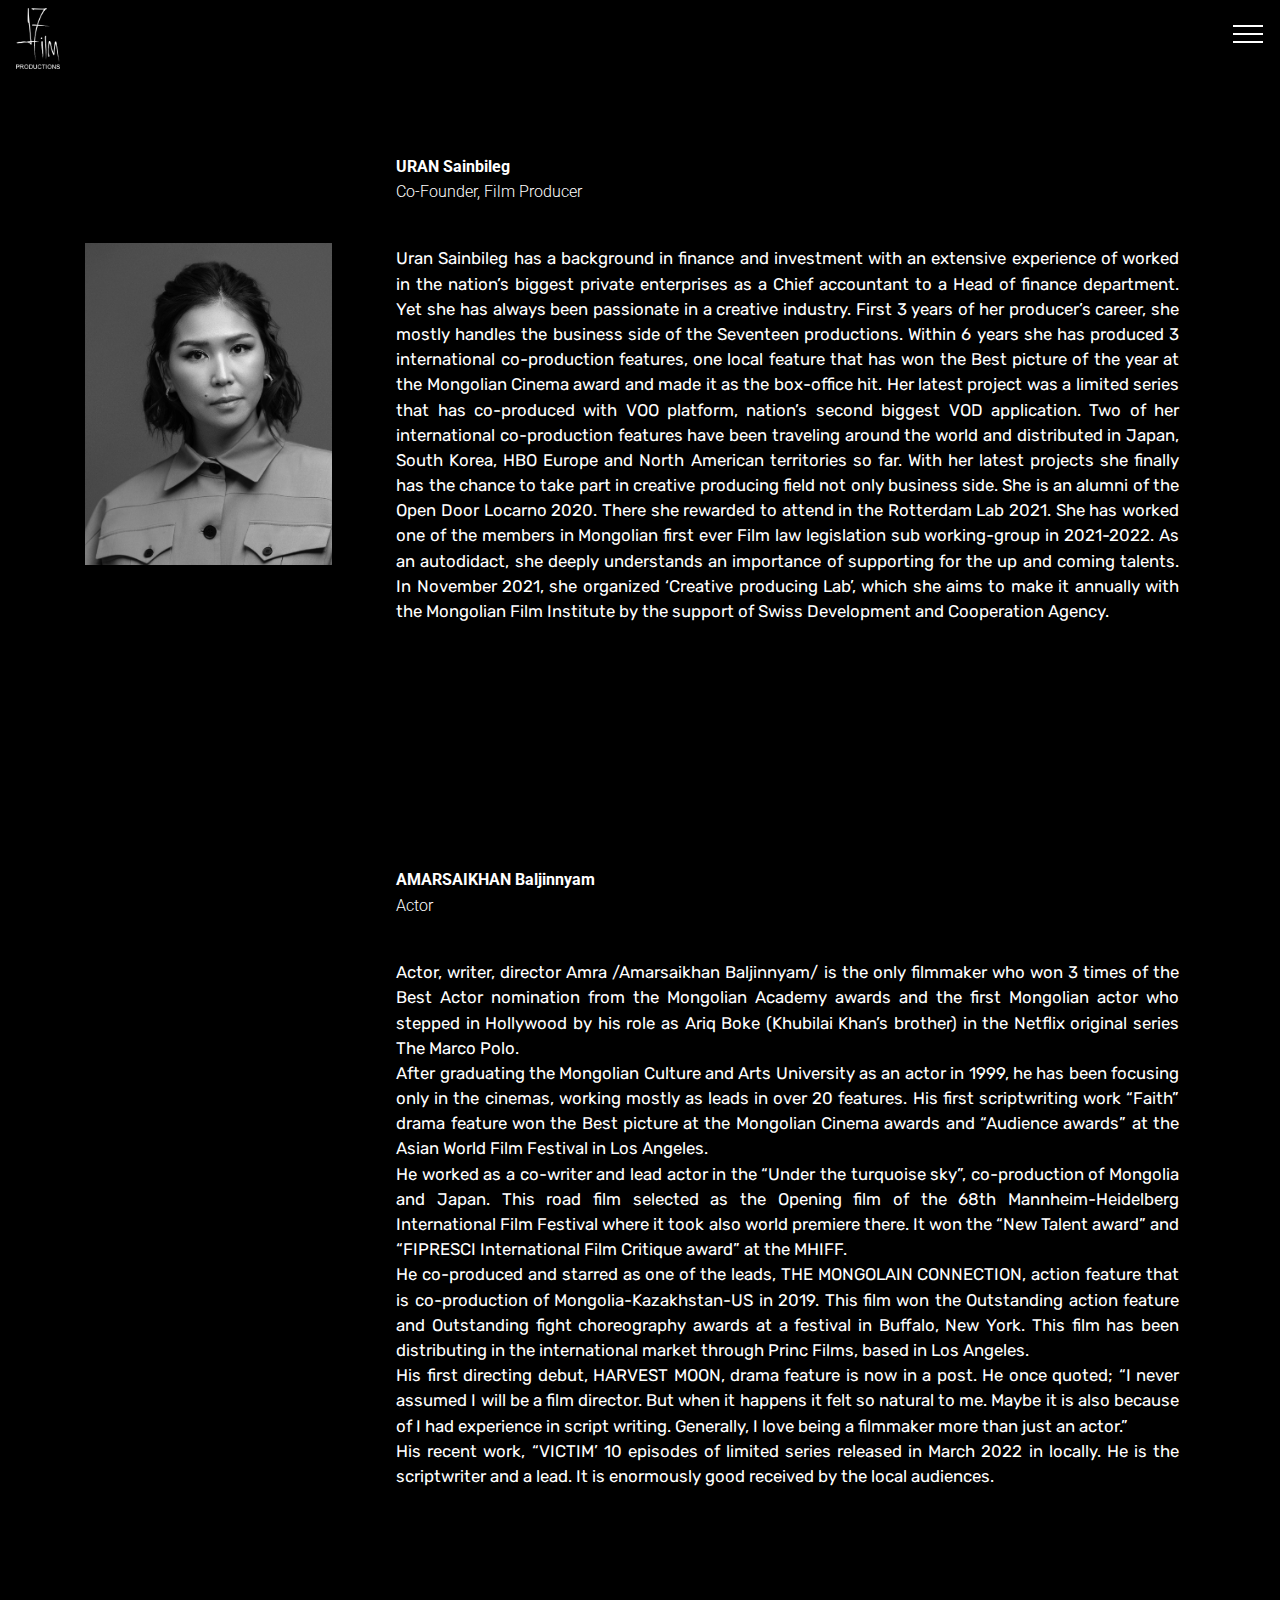
==== commit e8c27798: "Add files via upload" ====
--- a/index.html
+++ b/index.html
@@ -46,7 +46,7 @@
         <div class="menu-logo">
             <div class="navbar-brand">
                 <span class="navbar-logo">
-                    <a href="https://mobirise.com">
+                    <a href="http://17production.mn">
                          <img src="assets/images/logo-white-122x169.png" alt="Mobirise" title="" style="height: 3.8rem;">
                     </a>
                 </span>
@@ -62,7 +62,7 @@
     </nav>
 </section>
 
-<section class="engine"><a href="https://mobirise.info/o">free portfolio site templates</a></section><section class="testimonials2 cid-t61bu9Mz0l" id="testimonials2-i">
+<section class="engine"><a href="https://mobirise.info/g">build a website</a></section><section class="testimonials2 cid-t61bu9Mz0l" id="testimonials2-i">
 
     
 
@@ -74,7 +74,7 @@
               <img src="assets/images/uran-01-1162x1514.jpg" alt="" title="">
             </div>
             <div class="media-content px-3 align-self-center mbr-white py-2">
-                    <p class="mbr-text testimonial-text mbr-fonts-style display-7"><span style="font-style: normal;"><br><strong>URAN Sainbileg</strong><br><strong>Co-Founder, Film Producer</strong></span><br><strong><br></strong></p><div style="text-align: justify;"><strong><span style="font-style: normal; font-size: 1.05rem; font-weight: 300;">Uran Sainbileg has a background in finance and investment with an extensive experience of worked in the nation’s biggest private enterprises as a Chief accountant to a Head of finance department. Yet she has always been passionate in a creative industry. First 3 years of her producer’s career, she mostly handles the business side of the Seventeen productions. Within 6 years she has produced 3 international co-production features, one local feature that has won the Best picture of the year at the Mongolian Cinema award and made it as the box-office hit. Her latest project was a limited series that has co-produced with VOO platform, nation’s second biggest VOD application. Two of her international co-production features have been traveling around the world and distributed in Japan, South Korea, HBO Europe and North American territories so far. With her latest projects she finally has the chance to take part in creative producing field not only business side. She is an alumni of the Open Door Locarno 2020. There she rewarded to attend in the Rotterdam Lab 2021. She has worked one of the members in Mongolian first ever Film law legislation sub working-group in 2021-2022. As an autodidact, she deeply understands an importance of supporting for the up and coming talents. In November 2021, she organized ‘Creative producing Lab’, which she aims to make it annually with the Mongolian Film Institute by the support of Swiss Development and Cooperation Agency.</span></strong></div><p></p>
+                    <p class="mbr-text testimonial-text mbr-fonts-style display-7"><span style="font-style: normal;"><br><strong>URAN Sainbileg</strong><br>Co-Founder, Film Producer</span><br><br></p><div style="text-align: justify;"><span style="font-size: 1.05rem; font-style: normal;">Uran Sainbileg has a background in finance and investment with an extensive experience of worked in the nation’s biggest private enterprises as a Chief accountant to a Head of finance department. Yet she has always been passionate in a creative industry. First 3 years of her producer’s career, she mostly handles the business side of the Seventeen productions. Within 6 years she has produced 3 international co-production features, one local feature that has won the Best picture of the year at the Mongolian Cinema award and made it as the box-office hit. Her latest project was a limited series that has co-produced with VOO platform, nation’s second biggest VOD application. Two of her international co-production features have been traveling around the world and distributed in Japan, South Korea, HBO Europe and North American territories so far. With her latest projects she finally has the chance to take part in creative producing field not only business side. She is an alumni of the Open Door Locarno 2020. There she rewarded to attend in the Rotterdam Lab 2021. She has worked one of the members in Mongolian first ever Film law legislation sub working-group in 2021-2022. As an autodidact, she deeply understands an importance of supporting for the up and coming talents. In November 2021, she organized ‘Creative producing Lab’, which she aims to make it annually with the Mongolian Film Institute by the support of Swiss Development and Cooperation Agency.</span></div><p></p>
                     <p class="mbr-author-name pt-4 mb-2 mbr-fonts-style display-7"></p>
                     <p class="mbr-author-desc mbr-fonts-style display-7"></p>
             </div>
@@ -94,7 +94,7 @@
               <img src="assets/images/amra-01-313x422.jpg" alt="" title="">
             </div>
             <div class="media-content px-3 align-self-center mbr-white py-2">
-                    <p class="mbr-text testimonial-text mbr-fonts-style display-7"><br><strong><span style="font-style: normal;"><br>AMARSAIKHAN Baljinnyam</span><br></strong><span style="font-style: normal;"><strong>Actor</strong><br></span><br></p><div style="text-align: justify;"><span style="font-style: normal; font-size: 1.05rem;">Actor, writer, director Amra /Amarsaikhan Baljinnyam/ is the only filmmaker who won 3 times of the Best Actor nomination from the Mongolian Academy awards and the first Mongolian actor who stepped in Hollywood by his role as Ariq Boke (Khubilai Khan’s brother) in the Netflix original series The Marco Polo.</span></div><div style="text-align: justify;"><span style="font-style: normal; font-size: 1.05rem; text-align: center;">After graduating the Mongolian Culture and Arts University as an actor in 1999, he has been focusing only in the cinemas, working mostly as leads in over 20 features. His first scriptwriting work “Faith” drama feature won the Best picture at the Mongolian Cinema awards and “Audience awards” at the Asian World&nbsp;</span><span style="font-style: normal; font-size: 1.05rem; text-align: center;">Film Festival in Los Angeles.&nbsp;</span></div><span style="font-style: normal;"><div style="text-align: justify;"><span style="font-size: 1.05rem;">He worked as a co-writer and lead actor in the “Under the turquoise sky”, co-production of Mongolia and Japan. This road film selected as the Opening film of the 68th Mannheim-Heidelberg International Film Festival where it took also world premiere there. It won the “New Talent award” and “FIPRESCI </span><span style="font-size: 1.05rem;">International Film Critique award” at the MHIFF.</span><span style="font-size: 1.05rem;">&nbsp;</span></div><div style="text-align: justify;"><span style="font-size: 1.05rem;">He co-produced and starred as one of the leads, THE MONGOLAIN CONNECTION, action feature that is co-production of Mongolia-Kazakhstan-US in 2019. This film won the Outstanding action feature and Outstanding fight choreography awards at a festival in Buffalo, New York. This film has been distributing in the international market through Princ Films, based in Los Angeles.&nbsp;</span></div><div style="text-align: justify;"><span style="font-size: 1.05rem;">His first directing debut, HARVEST MOON, drama feature is now in a post. He once quoted; “I never assumed I will be a film director. But when it happens it felt so natural to me. Maybe it is also because of I had experience in script writing. Generally, I love being a filmmaker more than just an actor.”&nbsp;</span></div><div style="text-align: justify;"><span style="font-size: 1.05rem;">His recent work, “VICTIM’ 10 episodes of limited series released in March 2022 in locally. He is the scriptwriter and a lead. It is enormously good received by the local audiences. &nbsp;</span></div></span><p></p>
+                    <p class="mbr-text testimonial-text mbr-fonts-style display-7"><br><strong><span style="font-style: normal;"><br>AMARSAIKHAN Baljinnyam</span><br></strong><span style="font-style: normal;">Actor<br></span><br></p><div style="text-align: justify;"><span style="font-style: normal; font-size: 1.05rem;">Actor, writer, director Amra /Amarsaikhan Baljinnyam/ is the only filmmaker who won 3 times of the Best Actor nomination from the Mongolian Academy awards and the first Mongolian actor who stepped in Hollywood by his role as Ariq Boke (Khubilai Khan’s brother) in the Netflix original series The Marco Polo.</span></div><div style="text-align: justify;"><span style="font-style: normal; font-size: 1.05rem; text-align: center;">After graduating the Mongolian Culture and Arts University as an actor in 1999, he has been focusing only in the cinemas, working mostly as leads in over 20 features. His first scriptwriting work “Faith” drama feature won the Best picture at the Mongolian Cinema awards and “Audience awards” at the Asian World&nbsp;</span><span style="font-style: normal; font-size: 1.05rem; text-align: center;">Film Festival in Los Angeles.&nbsp;</span></div><span style="font-style: normal;"><div style="text-align: justify;"><span style="font-size: 1.05rem;">He worked as a co-writer and lead actor in the “Under the turquoise sky”, co-production of Mongolia and Japan. This road film selected as the Opening film of the 68th Mannheim-Heidelberg International Film Festival where it took also world premiere there. It won the “New Talent award” and “FIPRESCI </span><span style="font-size: 1.05rem;">International Film Critique award” at the MHIFF.</span><span style="font-size: 1.05rem;">&nbsp;</span></div><div style="text-align: justify;"><span style="font-size: 1.05rem;">He co-produced and starred as one of the leads, THE MONGOLAIN CONNECTION, action feature that is co-production of Mongolia-Kazakhstan-US in 2019. This film won the Outstanding action feature and Outstanding fight choreography awards at a festival in Buffalo, New York. This film has been distributing in the international market through Princ Films, based in Los Angeles.&nbsp;</span></div><div style="text-align: justify;"><span style="font-size: 1.05rem;">His first directing debut, HARVEST MOON, drama feature is now in a post. He once quoted; “I never assumed I will be a film director. But when it happens it felt so natural to me. Maybe it is also because of I had experience in script writing. Generally, I love being a filmmaker more than just an actor.”&nbsp;</span></div><div style="text-align: justify;"><span style="font-size: 1.05rem;">His recent work, “VICTIM’ 10 episodes of limited series released in March 2022 in locally. He is the scriptwriter and a lead. It is enormously good received by the local audiences. &nbsp;</span></div></span><p></p>
                     <p class="mbr-author-name pt-4 mb-2 mbr-fonts-style display-7"></p>
                     <p class="mbr-author-desc mbr-fonts-style display-7"></p>
             </div>
@@ -111,7 +111,7 @@
     <div class="container">
         <div class="media-container-row align-center mbr-white">
             <div class="col-12">
-                <p class="mbr-text mb-0 mbr-fonts-style display-7">17PRODUCTION.MN | © 2022 - ALL RIGHTS RESERVED. &nbsp;</p>
+                <p class="mbr-text mb-0 mbr-fonts-style display-7">17PRODUCTION.MN | © 2022 &nbsp;ALL RIGHTS RESERVED</p>
             </div>
         </div>
     </div>
--- a/assets/mobirise/css/mbr-additional.css
+++ b/assets/mobirise/css/mbr-additional.css
@@ -1,5 +1,4 @@
 @import url(https://fonts.googleapis.com/css?family=Rubik:300,400,500,600,700,800,900,300i,400i,500i,600i,700i,800i,900i&display=swap);
-@import url(https://fonts.googleapis.com/css?family=Jost:100,200,300,400,500,600,700,800,900,100i,200i,300i,400i,500i,600i,700i,800i,900i&display=swap);
 @import url(https://fonts.googleapis.com/css?family=Roboto:100,100i,300,300i,400,400i,500,500i,700,700i,900,900i&display=swap);
 
 
@@ -42,12 +41,12 @@
   font-size: 2.4rem;
 }
 .display-7 {
-  font-family: 'Jost', sans-serif;
-  font-size: 1.05rem;
+  font-family: 'Roboto', sans-serif;
+  font-size: 1rem;
   font-display: swap;
 }
 .display-7 > .mbr-iconfont {
-  font-size: 1.68rem;
+  font-size: 1.6rem;
 }
 /* ---- Fluid typography for mobile devices ---- */
 /* 1.4 - font scale ratio ( bootstrap == 1.42857 ) */
@@ -493,20 +492,9 @@
 .alert-danger {
   background-color: #b1a374;
 }
-.mbr-section-btn a.btn:not(.btn-form) {
-  border-radius: 100px;
-}
 .mbr-section-btn a.btn:not(.btn-form):hover,
 .mbr-section-btn a.btn:not(.btn-form):focus {
   box-shadow: none !important;
-}
-.mbr-section-btn a.btn:not(.btn-form):hover,
-.mbr-section-btn a.btn:not(.btn-form):focus {
-  box-shadow: 0 10px 40px 0 rgba(0, 0, 0, 0.2) !important;
-  -webkit-box-shadow: 0 10px 40px 0 rgba(0, 0, 0, 0.2) !important;
-}
-.mbr-gallery-filter li a {
-  border-radius: 100px !important;
 }
 .mbr-gallery-filter li.active .btn {
   background-color: #149dcc;
@@ -516,9 +504,6 @@
 .mbr-gallery-filter li.active .btn:focus {
   box-shadow: none;
 }
-.nav-tabs .nav-link {
-  border-radius: 100px !important;
-}
 a,
 a:hover {
   color: #149dcc;
@@ -548,12 +533,12 @@
   display: none;
 }
 .form-control {
-  font-family: 'Jost', sans-serif;
-  font-size: 1.05rem;
+  font-family: 'Roboto', sans-serif;
+  font-size: 1rem;
   font-display: swap;
 }
 .form-control > .mbr-iconfont {
-  font-size: 1.68rem;
+  font-size: 1.6rem;
 }
 blockquote {
   border-color: #149dcc;
@@ -561,19 +546,6 @@
 /* Forms */
 .mbr-form .btn {
   margin: .4rem 0;
-}
-.mbr-form .input-group-btn a.btn {
-  border-radius: 100px !important;
-}
-.mbr-form .input-group-btn a.btn:hover {
-  box-shadow: 0 10px 40px 0 rgba(0, 0, 0, 0.2);
-}
-.mbr-form .input-group-btn button[type="submit"] {
-  border-radius: 100px !important;
-  padding: 1rem 3rem;
-}
-.mbr-form .input-group-btn button[type="submit"]:hover {
-  box-shadow: 0 10px 40px 0 rgba(0, 0, 0, 0.2);
 }
 @media (max-width: 767px) {
   .btn {
@@ -592,39 +564,7 @@
 .mbr-footer .mbr-contacts li a:hover {
   color: #149dcc;
 }
-.footer3 input[type="email"],
-.footer4 input[type="email"] {
-  border-radius: 100px !important;
-}
-.footer3 .input-group-btn a.btn,
-.footer4 .input-group-btn a.btn {
-  border-radius: 100px !important;
-}
-.footer3 .input-group-btn button[type="submit"],
-.footer4 .input-group-btn button[type="submit"] {
-  border-radius: 100px !important;
-}
 /* Headers*/
-.header13 .form-inline input[type="email"],
-.header14 .form-inline input[type="email"] {
-  border-radius: 100px;
-}
-.header13 .form-inline input[type="text"],
-.header14 .form-inline input[type="text"] {
-  border-radius: 100px;
-}
-.header13 .form-inline input[type="tel"],
-.header14 .form-inline input[type="tel"] {
-  border-radius: 100px;
-}
-.header13 .form-inline a.btn,
-.header14 .form-inline a.btn {
-  border-radius: 100px;
-}
-.header13 .form-inline button,
-.header14 .form-inline button {
-  border-radius: 100px !important;
-}
 @media screen and (-ms-high-contrast: active), (-ms-high-contrast: none) {
   .card-wrapper {
     flex: auto !important;
@@ -1881,6 +1821,7 @@
 }
 .cid-t6bAWOMNz4 .mbr-author-name {
   font-weight: bold;
+  color: #149dcc;
 }
 .cid-t6bAWOMNz4 .media-container-row {
   word-wrap: break-word;
@@ -1942,7 +1883,7 @@
 .cid-t6bAWRbGo8 {
   padding-top: 60px;
   padding-bottom: 60px;
-  background-image: url("../../../assets/images/screen-shot-2022-05-14-at-7.29.00-pm-2000x1250.png");
+  background-image: url("../../../assets/images/screen-shot-2022-05-14-at-7.25.56-pm-2000x1250.png");
 }
 .cid-t6bAWRbGo8 .testimonial-text {
   font-style: italic;
--- a/assets/mobirise/css/mbr-additional.css
+++ b/assets/mobirise/css/mbr-additional.css
@@ -1,5 +1,4 @@
 @import url(https://fonts.googleapis.com/css?family=Rubik:300,400,500,600,700,800,900,300i,400i,500i,600i,700i,800i,900i&display=swap);
-@import url(https://fonts.googleapis.com/css?family=Jost:100,200,300,400,500,600,700,800,900,100i,200i,300i,400i,500i,600i,700i,800i,900i&display=swap);
 @import url(https://fonts.googleapis.com/css?family=Roboto:100,100i,300,300i,400,400i,500,500i,700,700i,900,900i&display=swap);
 
 
@@ -42,12 +41,12 @@
   font-size: 2.4rem;
 }
 .display-7 {
-  font-family: 'Jost', sans-serif;
-  font-size: 1.05rem;
+  font-family: 'Roboto', sans-serif;
+  font-size: 1rem;
   font-display: swap;
 }
 .display-7 > .mbr-iconfont {
-  font-size: 1.68rem;
+  font-size: 1.6rem;
 }
 /* ---- Fluid typography for mobile devices ---- */
 /* 1.4 - font scale ratio ( bootstrap == 1.42857 ) */
@@ -493,20 +492,9 @@
 .alert-danger {
   background-color: #b1a374;
 }
-.mbr-section-btn a.btn:not(.btn-form) {
-  border-radius: 100px;
-}
 .mbr-section-btn a.btn:not(.btn-form):hover,
 .mbr-section-btn a.btn:not(.btn-form):focus {
   box-shadow: none !important;
-}
-.mbr-section-btn a.btn:not(.btn-form):hover,
-.mbr-section-btn a.btn:not(.btn-form):focus {
-  box-shadow: 0 10px 40px 0 rgba(0, 0, 0, 0.2) !important;
-  -webkit-box-shadow: 0 10px 40px 0 rgba(0, 0, 0, 0.2) !important;
-}
-.mbr-gallery-filter li a {
-  border-radius: 100px !important;
 }
 .mbr-gallery-filter li.active .btn {
   background-color: #149dcc;
@@ -516,9 +504,6 @@
 .mbr-gallery-filter li.active .btn:focus {
   box-shadow: none;
 }
-.nav-tabs .nav-link {
-  border-radius: 100px !important;
-}
 a,
 a:hover {
   color: #149dcc;
@@ -548,12 +533,12 @@
   display: none;
 }
 .form-control {
-  font-family: 'Jost', sans-serif;
-  font-size: 1.05rem;
+  font-family: 'Roboto', sans-serif;
+  font-size: 1rem;
   font-display: swap;
 }
 .form-control > .mbr-iconfont {
-  font-size: 1.68rem;
+  font-size: 1.6rem;
 }
 blockquote {
   border-color: #149dcc;
@@ -561,19 +546,6 @@
 /* Forms */
 .mbr-form .btn {
   margin: .4rem 0;
-}
-.mbr-form .input-group-btn a.btn {
-  border-radius: 100px !important;
-}
-.mbr-form .input-group-btn a.btn:hover {
-  box-shadow: 0 10px 40px 0 rgba(0, 0, 0, 0.2);
-}
-.mbr-form .input-group-btn button[type="submit"] {
-  border-radius: 100px !important;
-  padding: 1rem 3rem;
-}
-.mbr-form .input-group-btn button[type="submit"]:hover {
-  box-shadow: 0 10px 40px 0 rgba(0, 0, 0, 0.2);
 }
 @media (max-width: 767px) {
   .btn {
@@ -592,39 +564,7 @@
 .mbr-footer .mbr-contacts li a:hover {
   color: #149dcc;
 }
-.footer3 input[type="email"],
-.footer4 input[type="email"] {
-  border-radius: 100px !important;
-}
-.footer3 .input-group-btn a.btn,
-.footer4 .input-group-btn a.btn {
-  border-radius: 100px !important;
-}
-.footer3 .input-group-btn button[type="submit"],
-.footer4 .input-group-btn button[type="submit"] {
-  border-radius: 100px !important;
-}
 /* Headers*/
-.header13 .form-inline input[type="email"],
-.header14 .form-inline input[type="email"] {
-  border-radius: 100px;
-}
-.header13 .form-inline input[type="text"],
-.header14 .form-inline input[type="text"] {
-  border-radius: 100px;
-}
-.header13 .form-inline input[type="tel"],
-.header14 .form-inline input[type="tel"] {
-  border-radius: 100px;
-}
-.header13 .form-inline a.btn,
-.header14 .form-inline a.btn {
-  border-radius: 100px;
-}
-.header13 .form-inline button,
-.header14 .form-inline button {
-  border-radius: 100px !important;
-}
 @media screen and (-ms-high-contrast: active), (-ms-high-contrast: none) {
   .card-wrapper {
     flex: auto !important;
@@ -1881,6 +1821,7 @@
 }
 .cid-t6bAWOMNz4 .mbr-author-name {
   font-weight: bold;
+  color: #149dcc;
 }
 .cid-t6bAWOMNz4 .media-container-row {
   word-wrap: break-word;
@@ -1942,7 +1883,7 @@
 .cid-t6bAWRbGo8 {
   padding-top: 60px;
   padding-bottom: 60px;
-  background-image: url("../../../assets/images/screen-shot-2022-05-14-at-7.29.00-pm-2000x1250.png");
+  background-image: url("../../../assets/images/screen-shot-2022-05-14-at-7.25.56-pm-2000x1250.png");
 }
 .cid-t6bAWRbGo8 .testimonial-text {
   font-style: italic;
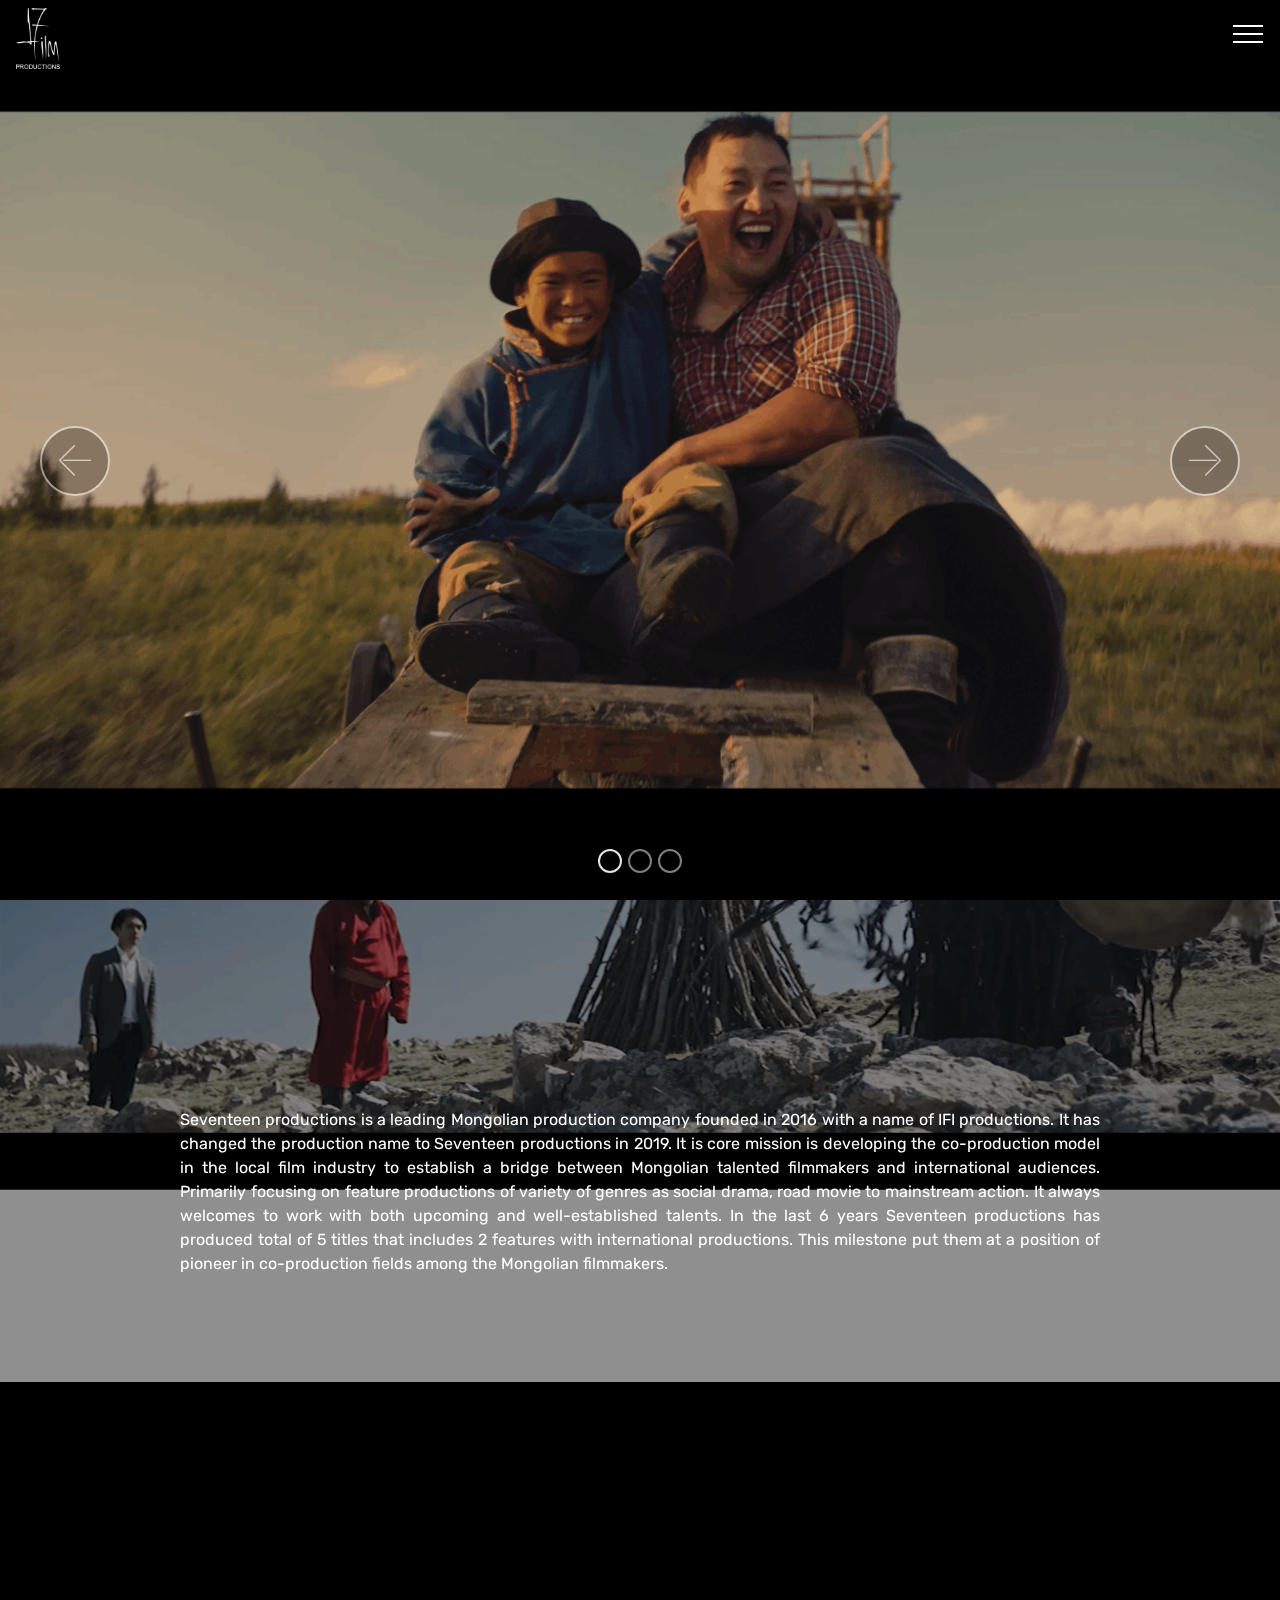
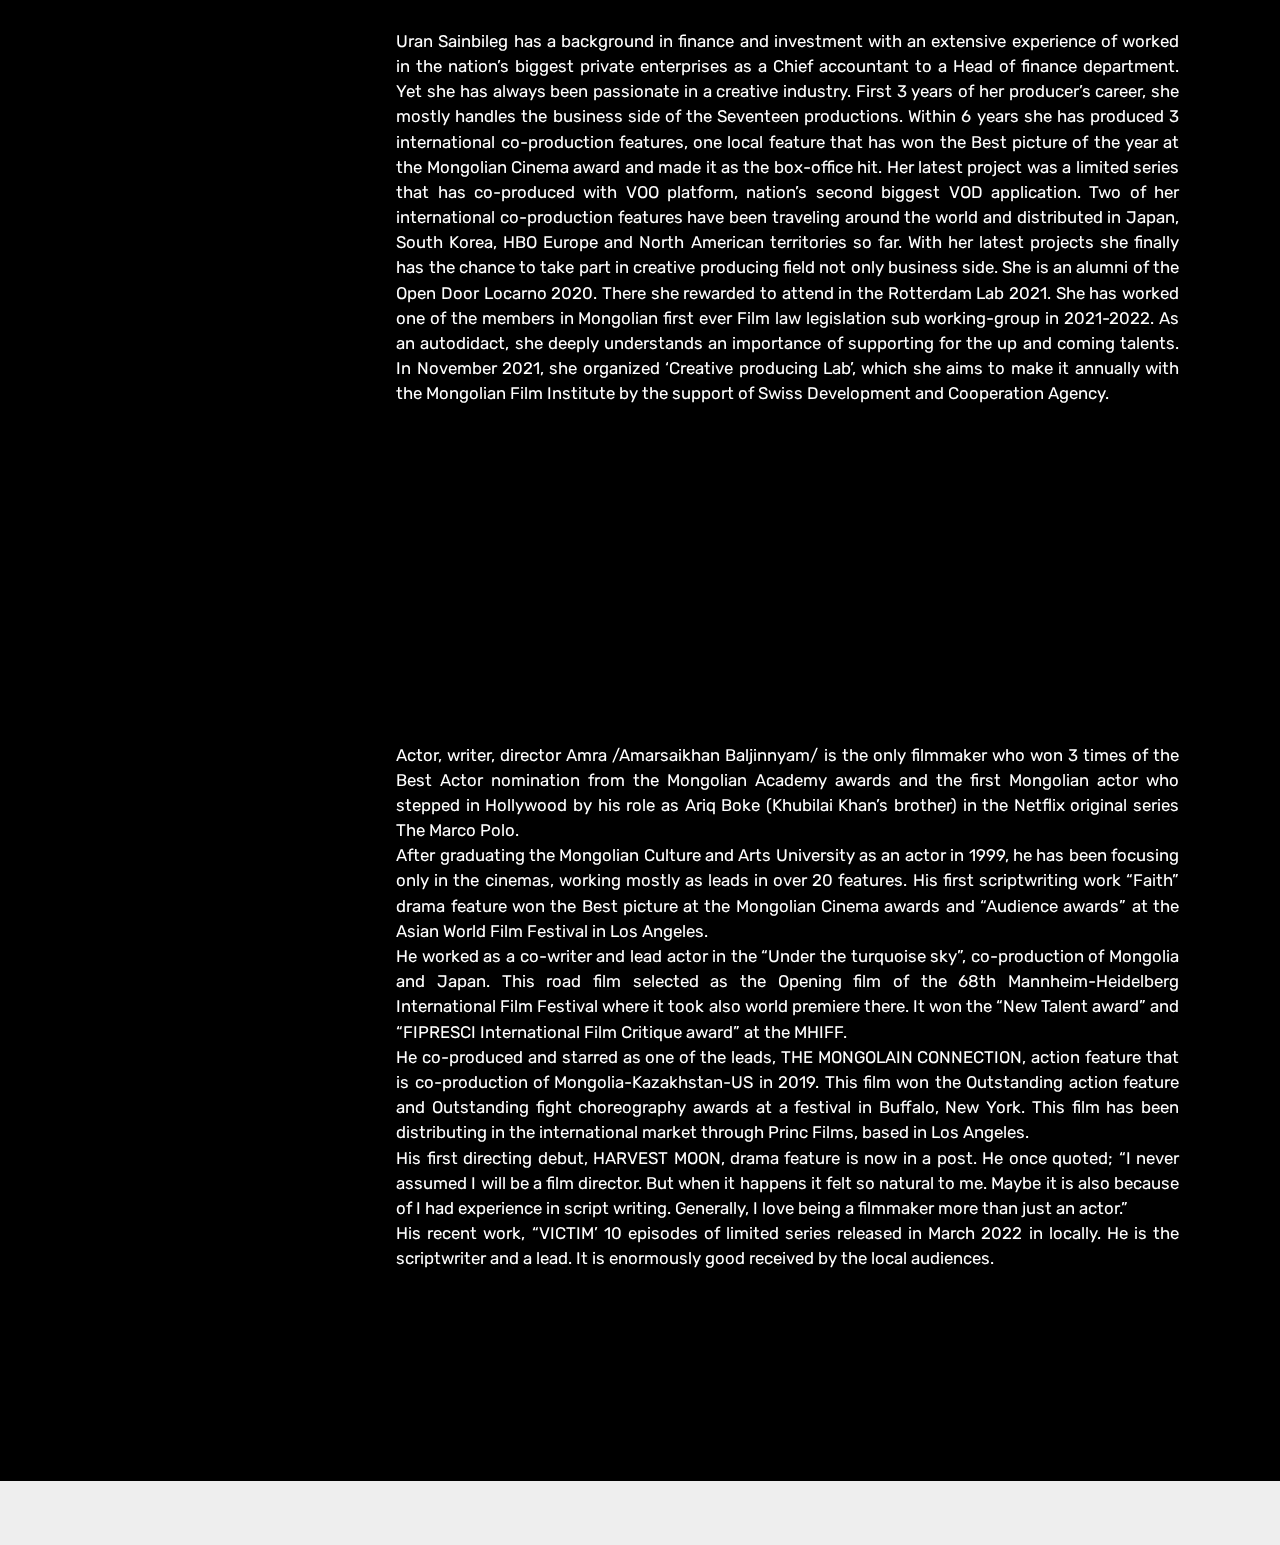
==== commit 15d1abdb: "Add files via upload" ====
--- a/index.html
+++ b/index.html
@@ -1,10 +1,10 @@
 <!DOCTYPE html>
 <html  >
 <head>
-  <!-- Site made with Mobirise Website Builder v4.12.4, https://mobirise.com -->
+  <!-- Site made with Mobirise Website Builder v5.6.8, https://mobirise.com -->
   <meta charset="UTF-8">
   <meta http-equiv="X-UA-Compatible" content="IE=edge">
-  <meta name="generator" content="Mobirise v4.12.4, mobirise.com">
+  <meta name="generator" content="Mobirise v5.6.8, mobirise.com">
   <meta name="twitter:card" content="summary_large_image"/>
   <meta name="twitter:image:src" content="assets/images/index-meta.jpg">
   <meta property="og:image" content="assets/images/index-meta.jpg">
@@ -24,12 +24,18 @@
   <link rel="stylesheet" href="assets/animatecss/animate.min.css">
   <link rel="stylesheet" href="assets/dropdown/css/style.css">
   <link rel="stylesheet" href="assets/theme/css/style.css">
+  <link rel="preload" href="https://fonts.googleapis.com/css?family=Rubik:300,400,500,600,700,800,900,300i,400i,500i,600i,700i,800i,900i&display=swap" as="style" onload="this.onload=null;this.rel='stylesheet'">
+  <noscript><link rel="stylesheet" href="https://fonts.googleapis.com/css?family=Rubik:300,400,500,600,700,800,900,300i,400i,500i,600i,700i,800i,900i&display=swap"></noscript>
+  <link rel="preload" href="https://fonts.googleapis.com/css?family=Roboto:100,100i,300,300i,400,400i,500,500i,700,700i,900,900i&display=swap" as="style" onload="this.onload=null;this.rel='stylesheet'">
+  <noscript><link rel="stylesheet" href="https://fonts.googleapis.com/css?family=Roboto:100,100i,300,300i,400,400i,500,500i,700,700i,900,900i&display=swap"></noscript>
   <link rel="preload" as="style" href="assets/mobirise/css/mbr-additional.css"><link rel="stylesheet" href="assets/mobirise/css/mbr-additional.css" type="text/css">
+  
   
   
   
 </head>
 <body>
+  
   <section class="menu cid-t6bROb33KW" once="menu" id="menu1-2b">
 
     
@@ -55,14 +61,42 @@
         </div>
         <div class="collapse navbar-collapse" id="navbarSupportedContent">
             <ul class="navbar-nav nav-dropdown nav-right" data-app-modern-menu="true"><li class="nav-item">
-                    <a class="nav-link link text-white display-4" href="page1.html#testimonials2-1v">Harvest Moon &nbsp; &nbsp; &nbsp; &nbsp; &nbsp; &nbsp; &nbsp; &nbsp; &nbsp; &nbsp; &nbsp;&nbsp;</a>
-                </li><li class="nav-item"><a class="nav-link link text-white display-4" href="page1.html#testimonials2-1y">The Mongolian Connection&nbsp; &nbsp; &nbsp; &nbsp; &nbsp; &nbsp; &nbsp; &nbsp; &nbsp; &nbsp; &nbsp; &nbsp;</a></li><li class="nav-item"><a class="nav-link link text-white display-4" href="http://undertheturquoisesky.com/" target="_blank">Under the turqouise sky &nbsp; &nbsp; &nbsp; &nbsp; &nbsp; &nbsp; &nbsp; &nbsp; &nbsp; &nbsp; &nbsp; &nbsp;</a></li><li class="nav-item"><a class="nav-link link text-white display-4" href="page1.html#testimonials2-25">Victim &nbsp; &nbsp; &nbsp; &nbsp; &nbsp; &nbsp; &nbsp; &nbsp; &nbsp; &nbsp; &nbsp; &nbsp;</a></li></ul>
+                    <a class="nav-link link text-white text-primary display-4" href="page1.html">Harvest Moon &nbsp; &nbsp; &nbsp; &nbsp; &nbsp; &nbsp; &nbsp; &nbsp; &nbsp; &nbsp; &nbsp;&nbsp;</a>
+                </li><li class="nav-item"><a class="nav-link link text-white text-primary display-4" href="page4.html">The Mongolian Connection&nbsp; &nbsp; &nbsp; &nbsp; &nbsp; &nbsp; &nbsp; &nbsp; &nbsp; &nbsp; &nbsp; &nbsp;</a></li><li class="nav-item"><a class="nav-link link text-white text-primary display-4" href="http://undertheturquoisesky.com/" target="_blank">Under the turqouise sky &nbsp; &nbsp; &nbsp; &nbsp; &nbsp; &nbsp; &nbsp; &nbsp; &nbsp; &nbsp; &nbsp; &nbsp;</a></li><li class="nav-item"><a class="nav-link link text-white text-primary display-4" href="page2.html">Victim &nbsp; &nbsp; &nbsp; &nbsp; &nbsp; &nbsp; &nbsp; &nbsp; &nbsp; &nbsp; &nbsp; &nbsp;</a></li></ul>
             
         </div>
     </nav>
 </section>
 
-<section class="engine"><a href="https://mobirise.info/g">build a website</a></section><section class="testimonials2 cid-t61bu9Mz0l" id="testimonials2-i">
+<section class="carousel slide cid-t6guEBXxIx" data-interval="false" id="slider1-2d">
+
+    
+
+    <div class="full-screen"><div class="mbr-slider slide carousel" data-keyboard="false" data-bs-keyboard="false" data-ride="carousel" data-bs-ride="carousel" data-interval="8000" data-bs-interval="8000" data-bs-pause="true" data-pause="true"><ol class="carousel-indicators"><li data-app-prevent-settings="" data-target="#slider1-2d" data-bs-target="#slider1-2d" class=" active" data-slide-to="0" data-bs-slide-to="0"></li><li data-app-prevent-settings="" data-target="#slider1-2d" data-bs-target="#slider1-2d" data-slide-to="1" data-bs-slide-to="1"></li><li data-app-prevent-settings="" data-target="#slider1-2d" data-bs-target="#slider1-2d" data-slide-to="2" data-bs-slide-to="2"></li></ol><div class="carousel-inner" role="listbox"><div class="carousel-item slider-fullscreen-image active" data-bg-video-slide="false" style="background-image: url(assets/images/screen-shot-2022-05-14-at-8.40.13-pm-1564x880.png);"><div class="container container-slide"><div class="image_wrapper"><div class="mbr-overlay" style="opacity: 0;"></div><img src="assets/images/screen-shot-2022-05-14-at-8.40.13-pm-1564x880.png" alt="" title=""><div class="carousel-caption justify-content-center"><div class="col-10 align-center"></div></div></div></div></div><div class="carousel-item slider-fullscreen-image" data-bg-video-slide="false" style="background-image: url(assets/images/screen-shot-2022-05-14-at-9.04.59-pm-1805x756.png);"><div class="container container-slide"><div class="image_wrapper"><div class="mbr-overlay" style="opacity: 0;"></div><img src="assets/images/screen-shot-2022-05-14-at-9.04.59-pm-1805x756.png" alt="" title=""><div class="carousel-caption justify-content-center"><div class="col-10 align-left"></div></div></div></div></div><div class="carousel-item slider-fullscreen-image" data-bg-video-slide="false" style="background-image: url(assets/images/img-20170902-92657-2000x1133.jpg);"><div class="container container-slide"><div class="image_wrapper"><div class="mbr-overlay" style="opacity: 0.1;"></div><img src="assets/images/img-20170902-92657-2000x1133.jpg" alt="" title=""><div class="carousel-caption justify-content-center"><div class="col-10 align-right"></div></div></div></div></div></div><a data-app-prevent-settings="" class="carousel-control carousel-control-prev" role="button" data-slide="prev" data-bs-slide="prev" href="#slider1-2d"><span aria-hidden="true" class="mbri-left mbr-iconfont"></span><span class="sr-only visually-hidden">Previous</span></a><a data-app-prevent-settings="" class="carousel-control carousel-control-next" role="button" data-slide="next" data-bs-slide="next" href="#slider1-2d"><span aria-hidden="true" class="mbri-right mbr-iconfont"></span><span class="sr-only visually-hidden">Next</span></a></div></div>
+
+</section>
+
+<section class="cid-t6gBYeJOT1 mbr-parallax-background" id="header2-2w">
+
+    
+
+    <div class="mbr-overlay" style="opacity: 0.4; background-color: rgb(0, 0, 0);"></div>
+
+    <div class="container align-center">
+        <div class="row justify-content-md-center">
+            <div class="mbr-white col-md-10">
+                
+                <h3 class="mbr-section-subtitle align-center mbr-light pb-3 mbr-fonts-style display-2">
+                    Introduction</h3>
+                <p class="mbr-text pb-3 mbr-fonts-style display-7"></p><div style="text-align: justify;"><span style="font-size: 1rem;">Seventeen productions is a leading Mongolian production company founded in 2016 with a name of IFI productions. It has changed the production name to Seventeen productions in 2019. It is core mission is developing the co-production model in the local film industry to establish a bridge between Mongolian talented filmmakers and international audiences. Primarily focusing on feature productions of variety of genres as social drama, road movie to mainstream action. It always welcomes to work with both upcoming and well-established talents. In the last 6 years Seventeen productions has produced total of 5 titles that includes 2 features with international productions. This milestone put them at a position of pioneer in co-production fields among the Mongolian filmmakers.</span></div><p></p>
+                
+            </div>
+        </div>
+    </div>
+    
+</section>
+
+<section class="testimonials2 cid-t61bu9Mz0l" id="testimonials2-i">
 
     
 
@@ -102,7 +136,7 @@
     </div>
 </section>
 
-<section once="footers" class="cid-t6aCAjxjKw" id="footer6-19">
+<section once="footers" class="cid-t6gyBX5cjZ" id="footer6-2r">
 
     
 
@@ -111,23 +145,11 @@
     <div class="container">
         <div class="media-container-row align-center mbr-white">
             <div class="col-12">
-                <p class="mbr-text mb-0 mbr-fonts-style display-7">17PRODUCTION.MN | © 2022 &nbsp;ALL RIGHTS RESERVED</p>
+                <p class="mbr-text mb-0 mbr-fonts-style display-7">17PRODUCTION | ALL RIGHTS RESERVED. DEVELOPED BY FAST LINE LLC © 2022</p>
             </div>
         </div>
     </div>
-</section>
-
-
-  <script src="assets/web/assets/jquery/jquery.min.js"></script>
-  <script src="assets/popper/popper.min.js"></script>
-  <script src="assets/bootstrap/js/bootstrap.min.js"></script>
-  <script src="assets/tether/tether.min.js"></script>
-  <script src="assets/viewportchecker/jquery.viewportchecker.js"></script>
-  <script src="assets/dropdown/js/nav-dropdown.js"></script>
-  <script src="assets/dropdown/js/navbar-dropdown.js"></script>
-  <script src="assets/touchswipe/jquery.touch-swipe.min.js"></script>
-  <script src="assets/smoothscroll/smooth-scroll.js"></script>
-  <script src="assets/theme/js/script.js"></script>
+</section><section class="display-7" style="padding: 0;align-items: center;justify-content: center;flex-wrap: wrap;    align-content: center;display: flex;position: relative;height: 4rem;"><a href="https://mobiri.se/980983" style="flex: 1 1;height: 4rem;position: absolute;width: 100%;z-index: 1;"><img alt="" style="height: 4rem;" src="[data-uri]"></a><p style="margin: 0;text-align: center;" class="display-7">Built with &#8204;</p><a style="z-index:1" href="https://mobirise.com">Mobirise.com </a></section><script src="assets/popper/popper.min.js"></script>  <script src="assets/web/assets/jquery/jquery.min.js"></script>  <script src="assets/bootstrap/js/bootstrap.min.js"></script>  <script src="assets/tether/tether.min.js"></script>  <script src="assets/smoothscroll/smooth-scroll.js"></script>  <script src="assets/viewportchecker/jquery.viewportchecker.js"></script>  <script src="assets/ytplayer/jquery.mb.ytplayer.min.js"></script>  <script src="assets/vimeoplayer/jquery.mb.vimeo_player.js"></script>  <script src="assets/bootstrapcarouselswipe/bootstrap-carousel-swipe.js"></script>  <script src="assets/parallax/jarallax.min.js"></script>  <script src="assets/dropdown/js/nav-dropdown.js"></script>  <script src="assets/dropdown/js/navbar-dropdown.js"></script>  <script src="assets/touchswipe/jquery.touch-swipe.min.js"></script>  <script src="assets/theme/js/script.js"></script>  <script src="assets/slidervideo/script.js"></script>  
   
   
   <input name="animation" type="hidden">
--- a/assets/mobirise/css/mbr-additional.css
+++ b/assets/mobirise/css/mbr-additional.css
@@ -1,10 +1,3 @@
-@import url(https://fonts.googleapis.com/css?family=Rubik:300,400,500,600,700,800,900,300i,400i,500i,600i,700i,800i,900i&display=swap);
-@import url(https://fonts.googleapis.com/css?family=Roboto:100,100i,300,300i,400,400i,500,500i,700,700i,900,900i&display=swap);
-
-
-
-
-
 body {
   font-family: Rubik;
 }
@@ -1284,44 +1277,49 @@
     width: 100% !important;
   }
 }
-.cid-t6bAWLsoHj .modal-body .close {
+.cid-t6gyBX5cjZ {
+  padding-top: 30px;
+  padding-bottom: 30px;
+  background-color: #000000;
+}
+.cid-t6guEBXxIx .modal-body .close {
   background: #1b1b1b;
 }
-.cid-t6bAWLsoHj .modal-body .close span {
+.cid-t6guEBXxIx .modal-body .close span {
   font-style: normal;
 }
-.cid-t6bAWLsoHj .carousel-inner > .active,
-.cid-t6bAWLsoHj .carousel-inner > .next,
-.cid-t6bAWLsoHj .carousel-inner > .prev {
+.cid-t6guEBXxIx .carousel-inner > .active,
+.cid-t6guEBXxIx .carousel-inner > .next,
+.cid-t6guEBXxIx .carousel-inner > .prev {
   display: flex;
 }
-.cid-t6bAWLsoHj .carousel-control .icon-next,
-.cid-t6bAWLsoHj .carousel-control .icon-prev {
+.cid-t6guEBXxIx .carousel-control .icon-next,
+.cid-t6guEBXxIx .carousel-control .icon-prev {
   margin-top: -18px;
   font-size: 40px;
   line-height: 27px;
 }
-.cid-t6bAWLsoHj .carousel-control:hover {
+.cid-t6guEBXxIx .carousel-control:hover {
   background: #1b1b1b;
   color: #fff;
   opacity: 1;
 }
 @media (max-width: 767px) {
-  .cid-t6bAWLsoHj .container .carousel-control {
+  .cid-t6guEBXxIx .container .carousel-control {
     margin-bottom: 0;
   }
 }
-.cid-t6bAWLsoHj .boxed-slider {
+.cid-t6guEBXxIx .boxed-slider {
   position: relative;
   padding: 93px 0;
 }
-.cid-t6bAWLsoHj .boxed-slider > div {
+.cid-t6guEBXxIx .boxed-slider > div {
   position: relative;
 }
-.cid-t6bAWLsoHj .container img {
+.cid-t6guEBXxIx .container img {
   width: 100%;
 }
-.cid-t6bAWLsoHj .container img + .row {
+.cid-t6guEBXxIx .container img + .row {
   position: absolute;
   top: 50%;
   left: 0;
@@ -1331,17 +1329,17 @@
   transform: translateY(-50%);
   z-index: 2;
 }
-.cid-t6bAWLsoHj .mbr-section {
+.cid-t6guEBXxIx .mbr-section {
   padding: 0;
   background-attachment: scroll;
 }
-.cid-t6bAWLsoHj .mbr-table-cell {
+.cid-t6guEBXxIx .mbr-table-cell {
   padding: 0;
 }
-.cid-t6bAWLsoHj .container .carousel-indicators {
+.cid-t6guEBXxIx .container .carousel-indicators {
   margin-bottom: 3px;
 }
-.cid-t6bAWLsoHj .carousel-caption {
+.cid-t6guEBXxIx .carousel-caption {
   top: 50%;
   right: 0;
   bottom: auto;
@@ -1352,39 +1350,39 @@
   transform: translateY(-50%);
   -webkit-align-items: center;
 }
-.cid-t6bAWLsoHj .mbr-overlay {
+.cid-t6guEBXxIx .mbr-overlay {
   z-index: 1;
 }
-.cid-t6bAWLsoHj .container-slide.container {
+.cid-t6guEBXxIx .container-slide.container {
   min-width: 100%;
   min-height: 100vh;
   padding: 0;
 }
-.cid-t6bAWLsoHj .carousel-item {
+.cid-t6guEBXxIx .carousel-item {
   background-position: 50% 50%;
   background-repeat: no-repeat;
   background-size: cover;
   opacity: 1;
 }
-.cid-t6bAWLsoHj .carousel-item.active.right,
-.cid-t6bAWLsoHj .carousel-item.next {
+.cid-t6guEBXxIx .carousel-item.active.right,
+.cid-t6guEBXxIx .carousel-item.next {
   left: 0;
   transition: opacity 0.7s ease-in-out;
   opacity: 0;
 }
-.cid-t6bAWLsoHj .carousel-item.active.left,
-.cid-t6bAWLsoHj .carousel-item.prev {
+.cid-t6guEBXxIx .carousel-item.active.left,
+.cid-t6guEBXxIx .carousel-item.prev {
   left: 0;
   transition: opacity 0.7s ease-in-out;
   opacity: 0;
 }
-.cid-t6bAWLsoHj .carousel-item.active,
-.cid-t6bAWLsoHj .carousel-item.next.left,
-.cid-t6bAWLsoHj .carousel-item.prev.right {
+.cid-t6guEBXxIx .carousel-item.active,
+.cid-t6guEBXxIx .carousel-item.next.left,
+.cid-t6guEBXxIx .carousel-item.prev.right {
   left: 0;
   opacity: 1;
 }
-.cid-t6bAWLsoHj .mbr-slider .carousel-control {
+.cid-t6guEBXxIx .mbr-slider .carousel-control {
   top: 50%;
   width: 70px;
   height: 70px;
@@ -1396,29 +1394,29 @@
   transition: all .3s;
   z-index: 11;
 }
-.cid-t6bAWLsoHj .mbr-slider .carousel-control.carousel-control-prev {
+.cid-t6guEBXxIx .mbr-slider .carousel-control.carousel-control-prev {
   left: 0;
   margin-left: 2.5rem;
 }
-.cid-t6bAWLsoHj .mbr-slider .carousel-control.carousel-control-next {
+.cid-t6guEBXxIx .mbr-slider .carousel-control.carousel-control-next {
   right: 0;
   margin-right: 2.5rem;
 }
-.cid-t6bAWLsoHj .mbr-slider .carousel-control .mbr-iconfont {
+.cid-t6guEBXxIx .mbr-slider .carousel-control .mbr-iconfont {
   font-size: 2rem;
 }
 @media (max-width: 767px) {
-  .cid-t6bAWLsoHj .mbr-slider .carousel-control {
+  .cid-t6guEBXxIx .mbr-slider .carousel-control {
     top: auto;
     bottom: 1rem;
   }
 }
-.cid-t6bAWLsoHj .mbr-slider .carousel-indicators {
+.cid-t6guEBXxIx .mbr-slider .carousel-indicators {
   position: absolute;
   bottom: 0;
   margin-bottom: 1.5rem !important;
 }
-.cid-t6bAWLsoHj .mbr-slider .carousel-indicators li {
+.cid-t6guEBXxIx .mbr-slider .carousel-indicators li {
   max-width: 20px;
   width: 20px;
   height: 20px;
@@ -1430,15 +1428,15 @@
   opacity: .5;
   transition: all .3s;
 }
-.cid-t6bAWLsoHj .mbr-slider .carousel-indicators li.active,
-.cid-t6bAWLsoHj .mbr-slider .carousel-indicators li:hover {
+.cid-t6guEBXxIx .mbr-slider .carousel-indicators li.active,
+.cid-t6guEBXxIx .mbr-slider .carousel-indicators li:hover {
   opacity: .9;
 }
-.cid-t6bAWLsoHj .mbr-slider .carousel-indicators li::after,
-.cid-t6bAWLsoHj .mbr-slider .carousel-indicators li::before {
+.cid-t6guEBXxIx .mbr-slider .carousel-indicators li::after,
+.cid-t6guEBXxIx .mbr-slider .carousel-indicators li::before {
   content: none;
 }
-.cid-t6bAWLsoHj .mbr-slider .carousel-indicators.ie-fix {
+.cid-t6guEBXxIx .mbr-slider .carousel-indicators.ie-fix {
   left: 50%;
   display: block;
   width: 60%;
@@ -1446,14 +1444,14 @@
   text-align: center;
 }
 @media (max-width: 576px) {
-  .cid-t6bAWLsoHj .mbr-slider .carousel-indicators {
+  .cid-t6guEBXxIx .mbr-slider .carousel-indicators {
     display: none !important;
   }
 }
-.cid-t6bAWLsoHj .mbr-slider > .container img {
+.cid-t6guEBXxIx .mbr-slider > .container img {
   width: 100%;
 }
-.cid-t6bAWLsoHj .mbr-slider > .container img + .row {
+.cid-t6guEBXxIx .mbr-slider > .container img + .row {
   position: absolute;
   top: 50%;
   right: 0;
@@ -1463,709 +1461,65 @@
   -webkit-transform: translateY(-50%);
   transform: translateY(-50%);
 }
-.cid-t6bAWLsoHj .mbr-slider > .container .carousel-indicators {
+.cid-t6guEBXxIx .mbr-slider > .container .carousel-indicators {
   margin-bottom: 3px;
 }
 @media (max-width: 576px) {
-  .cid-t6bAWLsoHj .mbr-slider > .container .carousel-control {
+  .cid-t6guEBXxIx .mbr-slider > .container .carousel-control {
     margin-bottom: 0;
   }
 }
-.cid-t6bAWLsoHj .mbr-slider .mbr-section {
+.cid-t6guEBXxIx .mbr-slider .mbr-section {
   padding: 0;
   background-attachment: scroll;
 }
-.cid-t6bAWLsoHj .mbr-slider .mbr-table-cell {
+.cid-t6guEBXxIx .mbr-slider .mbr-table-cell {
   padding: 0;
 }
-.cid-t6bAWLsoHj .carousel-item .container.container-slide {
+.cid-t6guEBXxIx .carousel-item .container.container-slide {
   position: initial;
   min-height: 0;
 }
-.cid-t6bAWLsoHj .full-screen .slider-fullscreen-image {
+.cid-t6guEBXxIx .full-screen .slider-fullscreen-image {
   min-height: 100vh;
   background-repeat: no-repeat;
   background-position: 50% 50%;
   background-size: cover;
 }
-.cid-t6bAWLsoHj .full-screen .slider-fullscreen-image.active {
+.cid-t6guEBXxIx .full-screen .slider-fullscreen-image.active {
   display: -o-flex;
 }
-.cid-t6bAWLsoHj .full-screen .container {
+.cid-t6guEBXxIx .full-screen .container {
   width: auto;
   padding-right: 0;
   padding-left: 0;
 }
-.cid-t6bAWLsoHj .full-screen .carousel-item .container.container-slide {
+.cid-t6guEBXxIx .full-screen .carousel-item .container.container-slide {
   width: 100%;
   min-height: 100vh;
   padding: 0;
 }
-.cid-t6bAWLsoHj .full-screen .carousel-item .container.container-slide img {
+.cid-t6guEBXxIx .full-screen .carousel-item .container.container-slide img {
   display: none;
 }
-.cid-t6bAWLsoHj .mbr-background-video-preview {
+.cid-t6guEBXxIx .mbr-background-video-preview {
   position: absolute;
   top: 0;
   right: 0;
   bottom: 0;
   left: 0;
 }
-.cid-t6bAWLsoHj .mbr-overlay ~ .container-slide {
+.cid-t6guEBXxIx .mbr-overlay ~ .container-slide {
   z-index: auto;
 }
-.cid-t6bAWM6Ezp {
-  padding-top: 60px;
-  padding-bottom: 60px;
-  background-image: url("../../../assets/images/screen-shot-2022-05-14-at-9.04.59-pm-1805x756.png");
-}
-.cid-t6bAWM6Ezp .testimonial-text {
-  font-style: italic;
-  font-weight: 300;
-}
-.cid-t6bAWM6Ezp .mbr-author-name {
-  font-weight: bold;
-}
-.cid-t6bAWM6Ezp .media-container-row {
-  word-wrap: break-word;
-  word-break: break-word;
-}
-@media (max-width: 991px) {
-  .cid-t6bAWM6Ezp .mbr-figure,
-  .cid-t6bAWM6Ezp img {
-    max-height: 300px;
-    width: auto;
-    margin: auto;
-  }
-  .cid-t6bAWM6Ezp .media-content {
-    padding-top: 1.5rem !important;
-  }
-}
-.cid-t6bAWMO2zR .modal-body .close {
-  background: #1b1b1b;
-}
-.cid-t6bAWMO2zR .modal-body .close span {
-  font-style: normal;
-}
-.cid-t6bAWMO2zR .carousel-inner > .active,
-.cid-t6bAWMO2zR .carousel-inner > .next,
-.cid-t6bAWMO2zR .carousel-inner > .prev {
-  display: flex;
-}
-.cid-t6bAWMO2zR .carousel-control .icon-next,
-.cid-t6bAWMO2zR .carousel-control .icon-prev {
-  margin-top: -18px;
-  font-size: 40px;
-  line-height: 27px;
-}
-.cid-t6bAWMO2zR .carousel-control:hover {
-  background: #1b1b1b;
-  color: #fff;
-  opacity: 1;
-}
-@media (max-width: 767px) {
-  .cid-t6bAWMO2zR .container .carousel-control {
-    margin-bottom: 0;
-  }
-}
-.cid-t6bAWMO2zR .boxed-slider {
-  position: relative;
-  padding: 93px 0;
-}
-.cid-t6bAWMO2zR .boxed-slider > div {
-  position: relative;
-}
-.cid-t6bAWMO2zR .container img {
-  width: 100%;
-}
-.cid-t6bAWMO2zR .container img + .row {
-  position: absolute;
-  top: 50%;
-  left: 0;
-  right: 0;
-  -webkit-transform: translateY(-50%);
-  -moz-transform: translateY(-50%);
-  transform: translateY(-50%);
-  z-index: 2;
-}
-.cid-t6bAWMO2zR .mbr-section {
-  padding: 0;
-  background-attachment: scroll;
-}
-.cid-t6bAWMO2zR .mbr-table-cell {
-  padding: 0;
-}
-.cid-t6bAWMO2zR .container .carousel-indicators {
-  margin-bottom: 3px;
-}
-.cid-t6bAWMO2zR .carousel-caption {
-  top: 50%;
-  right: 0;
-  bottom: auto;
-  left: 0;
-  display: -webkit-flex;
-  align-items: center;
-  -webkit-transform: translateY(-50%);
-  transform: translateY(-50%);
-  -webkit-align-items: center;
-}
-.cid-t6bAWMO2zR .mbr-overlay {
-  z-index: 1;
-}
-.cid-t6bAWMO2zR .container-slide.container {
-  min-width: 100%;
-  min-height: 100vh;
-  padding: 0;
-}
-.cid-t6bAWMO2zR .carousel-item {
-  background-position: 50% 50%;
-  background-repeat: no-repeat;
-  background-size: cover;
-  opacity: 1;
-}
-.cid-t6bAWMO2zR .carousel-item.active.right,
-.cid-t6bAWMO2zR .carousel-item.next {
-  left: 0;
-  transition: opacity 0.7s ease-in-out;
-  opacity: 0;
-}
-.cid-t6bAWMO2zR .carousel-item.active.left,
-.cid-t6bAWMO2zR .carousel-item.prev {
-  left: 0;
-  transition: opacity 0.7s ease-in-out;
-  opacity: 0;
-}
-.cid-t6bAWMO2zR .carousel-item.active,
-.cid-t6bAWMO2zR .carousel-item.next.left,
-.cid-t6bAWMO2zR .carousel-item.prev.right {
-  left: 0;
-  opacity: 1;
-}
-.cid-t6bAWMO2zR .mbr-slider .carousel-control {
-  top: 50%;
-  width: 70px;
-  height: 70px;
-  margin-top: -1.5rem;
-  font-size: 35px;
-  background-color: rgba(0, 0, 0, 0.5);
-  border: 2px solid #fff;
-  border-radius: 50%;
-  transition: all .3s;
-  z-index: 11;
-}
-.cid-t6bAWMO2zR .mbr-slider .carousel-control.carousel-control-prev {
-  left: 0;
-  margin-left: 2.5rem;
-}
-.cid-t6bAWMO2zR .mbr-slider .carousel-control.carousel-control-next {
-  right: 0;
-  margin-right: 2.5rem;
-}
-.cid-t6bAWMO2zR .mbr-slider .carousel-control .mbr-iconfont {
-  font-size: 2rem;
-}
-@media (max-width: 767px) {
-  .cid-t6bAWMO2zR .mbr-slider .carousel-control {
-    top: auto;
-    bottom: 1rem;
-  }
-}
-.cid-t6bAWMO2zR .mbr-slider .carousel-indicators {
-  position: absolute;
-  bottom: 0;
-  margin-bottom: 1.5rem !important;
-}
-.cid-t6bAWMO2zR .mbr-slider .carousel-indicators li {
-  max-width: 20px;
-  width: 20px;
-  height: 20px;
-  max-height: 20px;
-  margin: 3px;
-  background-color: rgba(0, 0, 0, 0.5);
-  border: 2px solid #fff;
-  border-radius: 50%;
-  opacity: .5;
-  transition: all .3s;
-}
-.cid-t6bAWMO2zR .mbr-slider .carousel-indicators li.active,
-.cid-t6bAWMO2zR .mbr-slider .carousel-indicators li:hover {
-  opacity: .9;
-}
-.cid-t6bAWMO2zR .mbr-slider .carousel-indicators li::after,
-.cid-t6bAWMO2zR .mbr-slider .carousel-indicators li::before {
-  content: none;
-}
-.cid-t6bAWMO2zR .mbr-slider .carousel-indicators.ie-fix {
-  left: 50%;
-  display: block;
-  width: 60%;
-  margin-left: -30%;
-  text-align: center;
-}
-@media (max-width: 576px) {
-  .cid-t6bAWMO2zR .mbr-slider .carousel-indicators {
-    display: none !important;
-  }
-}
-.cid-t6bAWMO2zR .mbr-slider > .container img {
-  width: 100%;
-}
-.cid-t6bAWMO2zR .mbr-slider > .container img + .row {
-  position: absolute;
-  top: 50%;
-  right: 0;
-  left: 0;
-  z-index: 2;
-  -moz-transform: translateY(-50%);
-  -webkit-transform: translateY(-50%);
-  transform: translateY(-50%);
-}
-.cid-t6bAWMO2zR .mbr-slider > .container .carousel-indicators {
-  margin-bottom: 3px;
-}
-@media (max-width: 576px) {
-  .cid-t6bAWMO2zR .mbr-slider > .container .carousel-control {
-    margin-bottom: 0;
-  }
-}
-.cid-t6bAWMO2zR .mbr-slider .mbr-section {
-  padding: 0;
-  background-attachment: scroll;
-}
-.cid-t6bAWMO2zR .mbr-slider .mbr-table-cell {
-  padding: 0;
-}
-.cid-t6bAWMO2zR .carousel-item .container.container-slide {
-  position: initial;
-  min-height: 0;
-}
-.cid-t6bAWMO2zR .full-screen .slider-fullscreen-image {
-  min-height: 100vh;
-  background-repeat: no-repeat;
-  background-position: 50% 50%;
-  background-size: cover;
-}
-.cid-t6bAWMO2zR .full-screen .slider-fullscreen-image.active {
-  display: -o-flex;
-}
-.cid-t6bAWMO2zR .full-screen .container {
-  width: auto;
-  padding-right: 0;
-  padding-left: 0;
-}
-.cid-t6bAWMO2zR .full-screen .carousel-item .container.container-slide {
-  width: 100%;
-  min-height: 100vh;
-  padding: 0;
-}
-.cid-t6bAWMO2zR .full-screen .carousel-item .container.container-slide img {
-  display: none;
-}
-.cid-t6bAWMO2zR .mbr-background-video-preview {
-  position: absolute;
-  top: 0;
-  right: 0;
-  bottom: 0;
-  left: 0;
-}
-.cid-t6bAWMO2zR .mbr-overlay ~ .container-slide {
-  z-index: auto;
-}
-.cid-t6bAWNDkHF {
-  background: #ffffff;
-}
-.cid-t6bAWNDkHF .video-block {
-  margin: auto;
-  width: 100% !important;
-}
-@media (max-width: 768px) {
-  .cid-t6bAWNDkHF .video-block {
-    width: 100% !important;
-  }
-}
-.cid-t6bAWO5gAy {
-  padding-top: 0px;
-  padding-bottom: 0px;
-  background-color: #000000;
-}
-.cid-t6bAWO5gAy .testimonial-text {
-  font-style: italic;
-  font-weight: 300;
-}
-.cid-t6bAWO5gAy .mbr-author-name {
-  font-weight: bold;
-}
-.cid-t6bAWO5gAy .media-container-row {
-  word-wrap: break-word;
-  word-break: break-word;
-}
-@media (max-width: 991px) {
-  .cid-t6bAWO5gAy .mbr-figure,
-  .cid-t6bAWO5gAy img {
-    max-height: 300px;
-    width: auto;
-    margin: auto;
-  }
-  .cid-t6bAWO5gAy .media-content {
-    padding-top: 1.5rem !important;
-  }
-}
-.cid-t6bAWOMNz4 {
-  padding-top: 60px;
-  padding-bottom: 60px;
+.cid-t6gBYeJOT1 {
+  padding-top: 90px;
+  padding-bottom: 90px;
   background-image: url("../../../assets/images/screen-shot-2022-05-14-at-9.45.16-pm-1673x940.png");
 }
-.cid-t6bAWOMNz4 .testimonial-text {
-  font-style: italic;
-  font-weight: 300;
-}
-.cid-t6bAWOMNz4 .mbr-author-name {
-  font-weight: bold;
-  color: #149dcc;
-}
-.cid-t6bAWOMNz4 .media-container-row {
-  word-wrap: break-word;
-  word-break: break-word;
-}
-@media (max-width: 991px) {
-  .cid-t6bAWOMNz4 .mbr-figure,
-  .cid-t6bAWOMNz4 img {
-    max-height: 300px;
-    width: auto;
-    margin: auto;
-  }
-  .cid-t6bAWOMNz4 .media-content {
-    padding-top: 1.5rem !important;
-  }
-}
-.cid-t6bAWOMNz4 .mbr-author-desc {
-  color: #049ccf;
-}
-.cid-t6bAWPuPYF {
-  background: #ffffff;
-}
-.cid-t6bAWPuPYF .video-block {
-  margin: auto;
-  width: 100% !important;
-}
-@media (max-width: 768px) {
-  .cid-t6bAWPuPYF .video-block {
-    width: 100% !important;
-  }
-}
-.cid-t6bAWQ2Pcy {
-  padding-top: 0px;
-  padding-bottom: 0px;
-  background-color: #000000;
-}
-.cid-t6bAWQ2Pcy .testimonial-text {
-  font-style: italic;
-  font-weight: 300;
-}
-.cid-t6bAWQ2Pcy .mbr-author-name {
-  font-weight: bold;
-}
-.cid-t6bAWQ2Pcy .media-container-row {
-  word-wrap: break-word;
-  word-break: break-word;
-}
-@media (max-width: 991px) {
-  .cid-t6bAWQ2Pcy .mbr-figure,
-  .cid-t6bAWQ2Pcy img {
-    max-height: 300px;
-    width: auto;
-    margin: auto;
-  }
-  .cid-t6bAWQ2Pcy .media-content {
-    padding-top: 1.5rem !important;
-  }
-}
-.cid-t6bAWRbGo8 {
-  padding-top: 60px;
-  padding-bottom: 60px;
-  background-image: url("../../../assets/images/screen-shot-2022-05-14-at-7.25.56-pm-2000x1250.png");
-}
-.cid-t6bAWRbGo8 .testimonial-text {
-  font-style: italic;
-  font-weight: 300;
-}
-.cid-t6bAWRbGo8 .mbr-author-name {
-  font-weight: bold;
-}
-.cid-t6bAWRbGo8 .media-container-row {
-  word-wrap: break-word;
-  word-break: break-word;
-}
-@media (max-width: 991px) {
-  .cid-t6bAWRbGo8 .mbr-figure,
-  .cid-t6bAWRbGo8 img {
-    max-height: 300px;
-    width: auto;
-    margin: auto;
-  }
-  .cid-t6bAWRbGo8 .media-content {
-    padding-top: 1.5rem !important;
-  }
-}
-.cid-t6bAWSf2aW .modal-body .close {
-  background: #1b1b1b;
-}
-.cid-t6bAWSf2aW .modal-body .close span {
-  font-style: normal;
-}
-.cid-t6bAWSf2aW .carousel-inner > .active,
-.cid-t6bAWSf2aW .carousel-inner > .next,
-.cid-t6bAWSf2aW .carousel-inner > .prev {
-  display: flex;
-}
-.cid-t6bAWSf2aW .carousel-control .icon-next,
-.cid-t6bAWSf2aW .carousel-control .icon-prev {
-  margin-top: -18px;
-  font-size: 40px;
-  line-height: 27px;
-}
-.cid-t6bAWSf2aW .carousel-control:hover {
-  background: #1b1b1b;
-  color: #fff;
-  opacity: 1;
-}
-@media (max-width: 767px) {
-  .cid-t6bAWSf2aW .container .carousel-control {
-    margin-bottom: 0;
-  }
-}
-.cid-t6bAWSf2aW .boxed-slider {
-  position: relative;
-  padding: 93px 0;
-}
-.cid-t6bAWSf2aW .boxed-slider > div {
-  position: relative;
-}
-.cid-t6bAWSf2aW .container img {
-  width: 100%;
-}
-.cid-t6bAWSf2aW .container img + .row {
-  position: absolute;
-  top: 50%;
-  left: 0;
-  right: 0;
-  -webkit-transform: translateY(-50%);
-  -moz-transform: translateY(-50%);
-  transform: translateY(-50%);
-  z-index: 2;
-}
-.cid-t6bAWSf2aW .mbr-section {
-  padding: 0;
-  background-attachment: scroll;
-}
-.cid-t6bAWSf2aW .mbr-table-cell {
-  padding: 0;
-}
-.cid-t6bAWSf2aW .container .carousel-indicators {
-  margin-bottom: 3px;
-}
-.cid-t6bAWSf2aW .carousel-caption {
-  top: 50%;
-  right: 0;
-  bottom: auto;
-  left: 0;
-  display: -webkit-flex;
-  align-items: center;
-  -webkit-transform: translateY(-50%);
-  transform: translateY(-50%);
-  -webkit-align-items: center;
-}
-.cid-t6bAWSf2aW .mbr-overlay {
-  z-index: 1;
-}
-.cid-t6bAWSf2aW .container-slide.container {
-  min-width: 100%;
-  min-height: 100vh;
-  padding: 0;
-}
-.cid-t6bAWSf2aW .carousel-item {
-  background-position: 50% 50%;
-  background-repeat: no-repeat;
-  background-size: cover;
-  opacity: 1;
-}
-.cid-t6bAWSf2aW .carousel-item.active.right,
-.cid-t6bAWSf2aW .carousel-item.next {
-  left: 0;
-  transition: opacity 0.7s ease-in-out;
-  opacity: 0;
-}
-.cid-t6bAWSf2aW .carousel-item.active.left,
-.cid-t6bAWSf2aW .carousel-item.prev {
-  left: 0;
-  transition: opacity 0.7s ease-in-out;
-  opacity: 0;
-}
-.cid-t6bAWSf2aW .carousel-item.active,
-.cid-t6bAWSf2aW .carousel-item.next.left,
-.cid-t6bAWSf2aW .carousel-item.prev.right {
-  left: 0;
-  opacity: 1;
-}
-.cid-t6bAWSf2aW .mbr-slider .carousel-control {
-  top: 50%;
-  width: 70px;
-  height: 70px;
-  margin-top: -1.5rem;
-  font-size: 35px;
-  background-color: rgba(0, 0, 0, 0.5);
-  border: 2px solid #fff;
-  border-radius: 50%;
-  transition: all .3s;
-  z-index: 11;
-}
-.cid-t6bAWSf2aW .mbr-slider .carousel-control.carousel-control-prev {
-  left: 0;
-  margin-left: 2.5rem;
-}
-.cid-t6bAWSf2aW .mbr-slider .carousel-control.carousel-control-next {
-  right: 0;
-  margin-right: 2.5rem;
-}
-.cid-t6bAWSf2aW .mbr-slider .carousel-control .mbr-iconfont {
-  font-size: 2rem;
-}
-@media (max-width: 767px) {
-  .cid-t6bAWSf2aW .mbr-slider .carousel-control {
-    top: auto;
-    bottom: 1rem;
-  }
-}
-.cid-t6bAWSf2aW .mbr-slider .carousel-indicators {
-  position: absolute;
-  bottom: 0;
-  margin-bottom: 1.5rem !important;
-}
-.cid-t6bAWSf2aW .mbr-slider .carousel-indicators li {
-  max-width: 20px;
-  width: 20px;
-  height: 20px;
-  max-height: 20px;
-  margin: 3px;
-  background-color: rgba(0, 0, 0, 0.5);
-  border: 2px solid #fff;
-  border-radius: 50%;
-  opacity: .5;
-  transition: all .3s;
-}
-.cid-t6bAWSf2aW .mbr-slider .carousel-indicators li.active,
-.cid-t6bAWSf2aW .mbr-slider .carousel-indicators li:hover {
-  opacity: .9;
-}
-.cid-t6bAWSf2aW .mbr-slider .carousel-indicators li::after,
-.cid-t6bAWSf2aW .mbr-slider .carousel-indicators li::before {
-  content: none;
-}
-.cid-t6bAWSf2aW .mbr-slider .carousel-indicators.ie-fix {
-  left: 50%;
-  display: block;
-  width: 60%;
-  margin-left: -30%;
-  text-align: center;
-}
-@media (max-width: 576px) {
-  .cid-t6bAWSf2aW .mbr-slider .carousel-indicators {
-    display: none !important;
-  }
-}
-.cid-t6bAWSf2aW .mbr-slider > .container img {
-  width: 100%;
-}
-.cid-t6bAWSf2aW .mbr-slider > .container img + .row {
-  position: absolute;
-  top: 50%;
-  right: 0;
-  left: 0;
-  z-index: 2;
-  -moz-transform: translateY(-50%);
-  -webkit-transform: translateY(-50%);
-  transform: translateY(-50%);
-}
-.cid-t6bAWSf2aW .mbr-slider > .container .carousel-indicators {
-  margin-bottom: 3px;
-}
-@media (max-width: 576px) {
-  .cid-t6bAWSf2aW .mbr-slider > .container .carousel-control {
-    margin-bottom: 0;
-  }
-}
-.cid-t6bAWSf2aW .mbr-slider .mbr-section {
-  padding: 0;
-  background-attachment: scroll;
-}
-.cid-t6bAWSf2aW .mbr-slider .mbr-table-cell {
-  padding: 0;
-}
-.cid-t6bAWSf2aW .carousel-item .container.container-slide {
-  position: initial;
-  min-height: 0;
-}
-.cid-t6bAWSf2aW .full-screen .slider-fullscreen-image {
-  min-height: 100vh;
-  background-repeat: no-repeat;
-  background-position: 50% 50%;
-  background-size: cover;
-}
-.cid-t6bAWSf2aW .full-screen .slider-fullscreen-image.active {
-  display: -o-flex;
-}
-.cid-t6bAWSf2aW .full-screen .container {
-  width: auto;
-  padding-right: 0;
-  padding-left: 0;
-}
-.cid-t6bAWSf2aW .full-screen .carousel-item .container.container-slide {
-  width: 100%;
-  min-height: 100vh;
-  padding: 0;
-}
-.cid-t6bAWSf2aW .full-screen .carousel-item .container.container-slide img {
-  display: none;
-}
-.cid-t6bAWSf2aW .mbr-background-video-preview {
-  position: absolute;
-  top: 0;
-  right: 0;
-  bottom: 0;
-  left: 0;
-}
-.cid-t6bAWSf2aW .mbr-overlay ~ .container-slide {
-  z-index: auto;
-}
-.cid-t6bAWTxl0e {
-  background: #ffffff;
-}
-.cid-t6bAWTxl0e .video-block {
-  margin: auto;
-  width: 100% !important;
-}
-@media (max-width: 768px) {
-  .cid-t6bAWTxl0e .video-block {
-    width: 100% !important;
-  }
-}
-.cid-t6bAWUh42E {
-  padding-top: 135px;
-  padding-bottom: 135px;
-  background-image: url("../../../assets/images/screen-shot-2022-05-14-at-7.29.00-pm-2000x1250.png");
-}
-.cid-t6bAWUh42E H1 {
+.cid-t6gBYeJOT1 .mbr-text,
+.cid-t6gBYeJOT1 .mbr-section-btn {
   color: #ffffff;
-}
-.cid-t6bAWVB9FJ {
-  padding-top: 135px;
-  padding-bottom: 135px;
-  background-image: url("../../../assets/images/screen-shot-2022-05-14-at-7.25.56-pm-2000x1250.png");
-}
-.cid-t6bAWX0dJa {
-  padding-top: 30px;
-  padding-bottom: 30px;
-  background-color: #000000;
 }
 .cid-t61bu9Mz0l {
   padding-top: 120px;
@@ -2223,7 +1577,7 @@
     padding-top: 1.5rem !important;
   }
 }
-.cid-t6aCAjxjKw {
+.cid-t6gyBX5cjZ {
   padding-top: 30px;
   padding-bottom: 30px;
   background-color: #000000;
@@ -2617,3 +1971,1342 @@
 .cid-t6bROb33KW .dropdown-item:hover {
   color: #ffffff !important;
 }
+.cid-t6bROb33KW .navbar {
+  padding: .5rem 0;
+  background: #000000;
+  transition: none;
+  min-height: 77px;
+}
+.cid-t6bROb33KW .navbar-dropdown.bg-color.transparent.opened {
+  background: #000000;
+}
+.cid-t6bROb33KW a {
+  font-style: normal;
+}
+.cid-t6bROb33KW .nav-item span {
+  padding-right: 0.4em;
+  line-height: 0.5em;
+  vertical-align: text-bottom;
+  position: relative;
+  text-decoration: none;
+}
+.cid-t6bROb33KW .nav-item a {
+  display: flex;
+  align-items: center;
+  justify-content: center;
+  padding: 0.7rem 0 !important;
+  margin: 0rem .65rem !important;
+}
+.cid-t6bROb33KW .nav-item:focus,
+.cid-t6bROb33KW .nav-link:focus {
+  outline: none;
+}
+.cid-t6bROb33KW .btn {
+  padding: 0.4rem 1.5rem;
+  display: inline-flex;
+  align-items: center;
+}
+.cid-t6bROb33KW .btn .mbr-iconfont {
+  font-size: 1.6rem;
+}
+.cid-t6bROb33KW .menu-logo {
+  margin-right: auto;
+}
+.cid-t6bROb33KW .menu-logo .navbar-brand {
+  display: flex;
+  margin-left: 5rem;
+  padding: 0;
+  transition: padding .2s;
+  min-height: 3.8rem;
+  align-items: center;
+}
+.cid-t6bROb33KW .menu-logo .navbar-brand .navbar-caption-wrap {
+  display: -webkit-flex;
+  -webkit-align-items: center;
+  align-items: center;
+  word-break: break-word;
+  min-width: 7rem;
+  margin: .3rem 0;
+}
+.cid-t6bROb33KW .menu-logo .navbar-brand .navbar-caption-wrap .navbar-caption {
+  line-height: 1.2rem !important;
+  padding-right: 2rem;
+}
+.cid-t6bROb33KW .menu-logo .navbar-brand .navbar-logo {
+  font-size: 4rem;
+  transition: font-size 0.25s;
+}
+.cid-t6bROb33KW .menu-logo .navbar-brand .navbar-logo img {
+  display: flex;
+}
+.cid-t6bROb33KW .menu-logo .navbar-brand .navbar-logo .mbr-iconfont {
+  transition: font-size 0.25s;
+}
+.cid-t6bROb33KW .navbar-toggleable-sm .navbar-collapse {
+  justify-content: flex-end;
+  -webkit-justify-content: flex-end;
+  padding-right: 5rem;
+  width: auto;
+}
+.cid-t6bROb33KW .navbar-toggleable-sm .navbar-collapse .navbar-nav {
+  flex-wrap: wrap;
+  -webkit-flex-wrap: wrap;
+  padding-left: 0;
+}
+.cid-t6bROb33KW .navbar-toggleable-sm .navbar-collapse .navbar-nav .nav-item {
+  -webkit-align-self: center;
+  align-self: center;
+}
+.cid-t6bROb33KW .navbar-toggleable-sm .navbar-collapse .navbar-buttons {
+  padding-left: 0;
+  padding-bottom: 0;
+}
+.cid-t6bROb33KW .dropdown .dropdown-menu {
+  background: #000000;
+  display: none;
+  position: absolute;
+  min-width: 5rem;
+  padding-top: 1.4rem;
+  padding-bottom: 1.4rem;
+  text-align: left;
+}
+.cid-t6bROb33KW .dropdown .dropdown-menu .dropdown-item {
+  width: auto;
+  padding: 0.235em 1.5385em 0.235em 1.5385em !important;
+}
+.cid-t6bROb33KW .dropdown .dropdown-menu .dropdown-item::after {
+  right: 0.5rem;
+}
+.cid-t6bROb33KW .dropdown .dropdown-menu .dropdown-submenu {
+  margin: 0;
+}
+.cid-t6bROb33KW .dropdown.open > .dropdown-menu {
+  display: block;
+}
+.cid-t6bROb33KW .navbar-toggleable-sm.opened:after {
+  position: absolute;
+  width: 100vw;
+  height: 100vh;
+  content: '';
+  background-color: rgba(0, 0, 0, 0.1);
+  left: 0;
+  bottom: 0;
+  transform: translateY(100%);
+  -webkit-transform: translateY(100%);
+  z-index: 1000;
+}
+.cid-t6bROb33KW .navbar.navbar-short {
+  min-height: 60px;
+  transition: all .2s;
+}
+.cid-t6bROb33KW .navbar.navbar-short .navbar-toggler-right {
+  top: 20px;
+}
+.cid-t6bROb33KW .navbar.navbar-short .navbar-logo a {
+  font-size: 2.5rem !important;
+  line-height: 2.5rem;
+  transition: font-size 0.25s;
+}
+.cid-t6bROb33KW .navbar.navbar-short .navbar-logo a .mbr-iconfont {
+  font-size: 2.5rem !important;
+}
+.cid-t6bROb33KW .navbar.navbar-short .navbar-logo a img {
+  height: 3rem !important;
+}
+.cid-t6bROb33KW .navbar.navbar-short .navbar-brand {
+  min-height: 3rem;
+}
+.cid-t6bROb33KW button.navbar-toggler {
+  width: 31px;
+  height: 18px;
+  cursor: pointer;
+  transition: all .2s;
+  top: 1.5rem;
+  right: 1rem;
+}
+.cid-t6bROb33KW button.navbar-toggler:focus {
+  outline: none;
+}
+.cid-t6bROb33KW button.navbar-toggler .hamburger span {
+  position: absolute;
+  right: 0;
+  width: 30px;
+  height: 2px;
+  border-right: 5px;
+  background-color: #ffffff;
+}
+.cid-t6bROb33KW button.navbar-toggler .hamburger span:nth-child(1) {
+  top: 0;
+  transition: all .2s;
+}
+.cid-t6bROb33KW button.navbar-toggler .hamburger span:nth-child(2) {
+  top: 8px;
+  transition: all .15s;
+}
+.cid-t6bROb33KW button.navbar-toggler .hamburger span:nth-child(3) {
+  top: 8px;
+  transition: all .15s;
+}
+.cid-t6bROb33KW button.navbar-toggler .hamburger span:nth-child(4) {
+  top: 16px;
+  transition: all .2s;
+}
+.cid-t6bROb33KW nav.opened .hamburger span:nth-child(1) {
+  top: 8px;
+  width: 0;
+  opacity: 0;
+  right: 50%;
+  transition: all .2s;
+}
+.cid-t6bROb33KW nav.opened .hamburger span:nth-child(2) {
+  -webkit-transform: rotate(45deg);
+  transform: rotate(45deg);
+  transition: all .25s;
+}
+.cid-t6bROb33KW nav.opened .hamburger span:nth-child(3) {
+  -webkit-transform: rotate(-45deg);
+  transform: rotate(-45deg);
+  transition: all .25s;
+}
+.cid-t6bROb33KW nav.opened .hamburger span:nth-child(4) {
+  top: 8px;
+  width: 0;
+  opacity: 0;
+  right: 50%;
+  transition: all .2s;
+}
+.cid-t6bROb33KW .collapsed.navbar-expand {
+  flex-direction: column;
+}
+.cid-t6bROb33KW .collapsed .btn {
+  display: flex;
+}
+.cid-t6bROb33KW .collapsed .navbar-collapse {
+  display: none !important;
+  padding-right: 0 !important;
+}
+.cid-t6bROb33KW .collapsed .navbar-collapse.collapsing,
+.cid-t6bROb33KW .collapsed .navbar-collapse.show {
+  display: block !important;
+}
+.cid-t6bROb33KW .collapsed .navbar-collapse.collapsing .navbar-nav,
+.cid-t6bROb33KW .collapsed .navbar-collapse.show .navbar-nav {
+  display: block;
+  text-align: center;
+}
+.cid-t6bROb33KW .collapsed .navbar-collapse.collapsing .navbar-nav .nav-item,
+.cid-t6bROb33KW .collapsed .navbar-collapse.show .navbar-nav .nav-item {
+  clear: both;
+}
+.cid-t6bROb33KW .collapsed .navbar-collapse.collapsing .navbar-nav .nav-item:last-child,
+.cid-t6bROb33KW .collapsed .navbar-collapse.show .navbar-nav .nav-item:last-child {
+  margin-bottom: 1rem;
+}
+.cid-t6bROb33KW .collapsed .navbar-collapse.collapsing .navbar-buttons,
+.cid-t6bROb33KW .collapsed .navbar-collapse.show .navbar-buttons {
+  text-align: center;
+}
+.cid-t6bROb33KW .collapsed .navbar-collapse.collapsing .navbar-buttons:last-child,
+.cid-t6bROb33KW .collapsed .navbar-collapse.show .navbar-buttons:last-child {
+  margin-bottom: 1rem;
+}
+.cid-t6bROb33KW .collapsed button.navbar-toggler {
+  display: block;
+}
+.cid-t6bROb33KW .collapsed .navbar-brand {
+  margin-left: 1rem !important;
+}
+.cid-t6bROb33KW .collapsed .navbar-toggleable-sm {
+  flex-direction: column;
+  -webkit-flex-direction: column;
+}
+.cid-t6bROb33KW .collapsed .dropdown .dropdown-menu {
+  width: 100%;
+  text-align: center;
+  position: relative;
+  opacity: 0;
+  display: block;
+  height: 0;
+  visibility: hidden;
+  padding: 0;
+  transition-duration: .5s;
+  transition-property: opacity,padding,height;
+}
+.cid-t6bROb33KW .collapsed .dropdown.open > .dropdown-menu {
+  position: relative;
+  opacity: 1;
+  height: auto;
+  padding: 1.4rem 0;
+  visibility: visible;
+}
+.cid-t6bROb33KW .collapsed .dropdown .dropdown-submenu {
+  left: 0;
+  text-align: center;
+  width: 100%;
+}
+.cid-t6bROb33KW .collapsed .dropdown .dropdown-toggle[data-toggle="dropdown-submenu"]::after {
+  margin-top: 0;
+  position: inherit;
+  right: 0;
+  top: 50%;
+  display: inline-block;
+  width: 0;
+  height: 0;
+  margin-left: .3em;
+  vertical-align: middle;
+  content: "";
+  border-top: .30em solid;
+  border-right: .30em solid transparent;
+  border-left: .30em solid transparent;
+}
+@media (max-width: 991px) {
+  .cid-t6bROb33KW .navbar-expand {
+    flex-direction: column;
+  }
+  .cid-t6bROb33KW img {
+    height: 3.8rem !important;
+  }
+  .cid-t6bROb33KW .btn {
+    display: flex;
+  }
+  .cid-t6bROb33KW button.navbar-toggler {
+    display: block;
+  }
+  .cid-t6bROb33KW .navbar-brand {
+    margin-left: 1rem !important;
+  }
+  .cid-t6bROb33KW .navbar-toggleable-sm {
+    flex-direction: column;
+    -webkit-flex-direction: column;
+  }
+  .cid-t6bROb33KW .navbar-collapse {
+    display: none !important;
+    padding-right: 0 !important;
+  }
+  .cid-t6bROb33KW .navbar-collapse.collapsing,
+  .cid-t6bROb33KW .navbar-collapse.show {
+    display: block !important;
+  }
+  .cid-t6bROb33KW .navbar-collapse.collapsing .navbar-nav,
+  .cid-t6bROb33KW .navbar-collapse.show .navbar-nav {
+    display: block;
+    text-align: center;
+  }
+  .cid-t6bROb33KW .navbar-collapse.collapsing .navbar-nav .nav-item,
+  .cid-t6bROb33KW .navbar-collapse.show .navbar-nav .nav-item {
+    clear: both;
+  }
+  .cid-t6bROb33KW .navbar-collapse.collapsing .navbar-nav .nav-item:last-child,
+  .cid-t6bROb33KW .navbar-collapse.show .navbar-nav .nav-item:last-child {
+    margin-bottom: 1rem;
+  }
+  .cid-t6bROb33KW .navbar-collapse.collapsing .navbar-buttons,
+  .cid-t6bROb33KW .navbar-collapse.show .navbar-buttons {
+    text-align: center;
+  }
+  .cid-t6bROb33KW .navbar-collapse.collapsing .navbar-buttons:last-child,
+  .cid-t6bROb33KW .navbar-collapse.show .navbar-buttons:last-child {
+    margin-bottom: 1rem;
+  }
+  .cid-t6bROb33KW .dropdown .dropdown-menu {
+    width: 100%;
+    text-align: center;
+    position: relative;
+    opacity: 0;
+    display: block;
+    height: 0;
+    visibility: hidden;
+    padding: 0;
+    transition-duration: .5s;
+    transition-property: opacity,padding,height;
+  }
+  .cid-t6bROb33KW .dropdown.open > .dropdown-menu {
+    position: relative;
+    opacity: 1;
+    height: auto;
+    padding: 1.4rem 0;
+    visibility: visible;
+  }
+  .cid-t6bROb33KW .dropdown .dropdown-submenu {
+    left: 0;
+    text-align: center;
+    width: 100%;
+  }
+  .cid-t6bROb33KW .dropdown .dropdown-toggle[data-toggle="dropdown-submenu"]::after {
+    margin-top: 0;
+    position: inherit;
+    right: 0;
+    top: 50%;
+    display: inline-block;
+    width: 0;
+    height: 0;
+    margin-left: .3em;
+    vertical-align: middle;
+    content: "";
+    border-top: .30em solid;
+    border-right: .30em solid transparent;
+    border-left: .30em solid transparent;
+  }
+}
+@media (min-width: 767px) {
+  .cid-t6bROb33KW .menu-logo {
+    flex-shrink: 0;
+  }
+}
+.cid-t6bROb33KW .navbar-collapse {
+  flex-basis: auto;
+}
+.cid-t6bROb33KW .nav-link:hover,
+.cid-t6bROb33KW .dropdown-item:hover {
+  color: #ffffff !important;
+}
+.cid-t6gyiq4weX {
+  padding-top: 120px;
+  padding-bottom: 45px;
+  background-image: url("../../../assets/images/screen-shot-2022-05-14-at-7.25.56-pm-2000x1250.png");
+}
+.cid-t6gyiq4weX .testimonial-text {
+  font-style: italic;
+  font-weight: 300;
+}
+.cid-t6gyiq4weX .mbr-author-name {
+  font-weight: bold;
+}
+.cid-t6gyiq4weX .media-container-row {
+  word-wrap: break-word;
+  word-break: break-word;
+}
+@media (max-width: 991px) {
+  .cid-t6gyiq4weX .mbr-figure,
+  .cid-t6gyiq4weX img {
+    max-height: 300px;
+    width: auto;
+    margin: auto;
+  }
+  .cid-t6gyiq4weX .media-content {
+    padding-top: 1.5rem !important;
+  }
+}
+.cid-t6gyiNj7vY .modal-body .close {
+  background: #1b1b1b;
+}
+.cid-t6gyiNj7vY .modal-body .close span {
+  font-style: normal;
+}
+.cid-t6gyiNj7vY .carousel-inner > .active,
+.cid-t6gyiNj7vY .carousel-inner > .next,
+.cid-t6gyiNj7vY .carousel-inner > .prev {
+  display: flex;
+}
+.cid-t6gyiNj7vY .carousel-control .icon-next,
+.cid-t6gyiNj7vY .carousel-control .icon-prev {
+  margin-top: -18px;
+  font-size: 40px;
+  line-height: 27px;
+}
+.cid-t6gyiNj7vY .carousel-control:hover {
+  background: #1b1b1b;
+  color: #fff;
+  opacity: 1;
+}
+@media (max-width: 767px) {
+  .cid-t6gyiNj7vY .container .carousel-control {
+    margin-bottom: 0;
+  }
+}
+.cid-t6gyiNj7vY .boxed-slider {
+  position: relative;
+  padding: 93px 0;
+}
+.cid-t6gyiNj7vY .boxed-slider > div {
+  position: relative;
+}
+.cid-t6gyiNj7vY .container img {
+  width: 100%;
+}
+.cid-t6gyiNj7vY .container img + .row {
+  position: absolute;
+  top: 50%;
+  left: 0;
+  right: 0;
+  -webkit-transform: translateY(-50%);
+  -moz-transform: translateY(-50%);
+  transform: translateY(-50%);
+  z-index: 2;
+}
+.cid-t6gyiNj7vY .mbr-section {
+  padding: 0;
+  background-attachment: scroll;
+}
+.cid-t6gyiNj7vY .mbr-table-cell {
+  padding: 0;
+}
+.cid-t6gyiNj7vY .container .carousel-indicators {
+  margin-bottom: 3px;
+}
+.cid-t6gyiNj7vY .carousel-caption {
+  top: 50%;
+  right: 0;
+  bottom: auto;
+  left: 0;
+  display: -webkit-flex;
+  align-items: center;
+  -webkit-transform: translateY(-50%);
+  transform: translateY(-50%);
+  -webkit-align-items: center;
+}
+.cid-t6gyiNj7vY .mbr-overlay {
+  z-index: 1;
+}
+.cid-t6gyiNj7vY .container-slide.container {
+  min-width: 100%;
+  min-height: 100vh;
+  padding: 0;
+}
+.cid-t6gyiNj7vY .carousel-item {
+  background-position: 50% 50%;
+  background-repeat: no-repeat;
+  background-size: cover;
+  opacity: 1;
+}
+.cid-t6gyiNj7vY .carousel-item.active.right,
+.cid-t6gyiNj7vY .carousel-item.next {
+  left: 0;
+  transition: opacity 0.7s ease-in-out;
+  opacity: 0;
+}
+.cid-t6gyiNj7vY .carousel-item.active.left,
+.cid-t6gyiNj7vY .carousel-item.prev {
+  left: 0;
+  transition: opacity 0.7s ease-in-out;
+  opacity: 0;
+}
+.cid-t6gyiNj7vY .carousel-item.active,
+.cid-t6gyiNj7vY .carousel-item.next.left,
+.cid-t6gyiNj7vY .carousel-item.prev.right {
+  left: 0;
+  opacity: 1;
+}
+.cid-t6gyiNj7vY .mbr-slider .carousel-control {
+  top: 50%;
+  width: 70px;
+  height: 70px;
+  margin-top: -1.5rem;
+  font-size: 35px;
+  background-color: rgba(0, 0, 0, 0.5);
+  border: 2px solid #fff;
+  border-radius: 50%;
+  transition: all .3s;
+  z-index: 11;
+}
+.cid-t6gyiNj7vY .mbr-slider .carousel-control.carousel-control-prev {
+  left: 0;
+  margin-left: 2.5rem;
+}
+.cid-t6gyiNj7vY .mbr-slider .carousel-control.carousel-control-next {
+  right: 0;
+  margin-right: 2.5rem;
+}
+.cid-t6gyiNj7vY .mbr-slider .carousel-control .mbr-iconfont {
+  font-size: 2rem;
+}
+@media (max-width: 767px) {
+  .cid-t6gyiNj7vY .mbr-slider .carousel-control {
+    top: auto;
+    bottom: 1rem;
+  }
+}
+.cid-t6gyiNj7vY .mbr-slider .carousel-indicators {
+  position: absolute;
+  bottom: 0;
+  margin-bottom: 1.5rem !important;
+}
+.cid-t6gyiNj7vY .mbr-slider .carousel-indicators li {
+  max-width: 20px;
+  width: 20px;
+  height: 20px;
+  max-height: 20px;
+  margin: 3px;
+  background-color: rgba(0, 0, 0, 0.5);
+  border: 2px solid #fff;
+  border-radius: 50%;
+  opacity: .5;
+  transition: all .3s;
+}
+.cid-t6gyiNj7vY .mbr-slider .carousel-indicators li.active,
+.cid-t6gyiNj7vY .mbr-slider .carousel-indicators li:hover {
+  opacity: .9;
+}
+.cid-t6gyiNj7vY .mbr-slider .carousel-indicators li::after,
+.cid-t6gyiNj7vY .mbr-slider .carousel-indicators li::before {
+  content: none;
+}
+.cid-t6gyiNj7vY .mbr-slider .carousel-indicators.ie-fix {
+  left: 50%;
+  display: block;
+  width: 60%;
+  margin-left: -30%;
+  text-align: center;
+}
+@media (max-width: 576px) {
+  .cid-t6gyiNj7vY .mbr-slider .carousel-indicators {
+    display: none !important;
+  }
+}
+.cid-t6gyiNj7vY .mbr-slider > .container img {
+  width: 100%;
+}
+.cid-t6gyiNj7vY .mbr-slider > .container img + .row {
+  position: absolute;
+  top: 50%;
+  right: 0;
+  left: 0;
+  z-index: 2;
+  -moz-transform: translateY(-50%);
+  -webkit-transform: translateY(-50%);
+  transform: translateY(-50%);
+}
+.cid-t6gyiNj7vY .mbr-slider > .container .carousel-indicators {
+  margin-bottom: 3px;
+}
+@media (max-width: 576px) {
+  .cid-t6gyiNj7vY .mbr-slider > .container .carousel-control {
+    margin-bottom: 0;
+  }
+}
+.cid-t6gyiNj7vY .mbr-slider .mbr-section {
+  padding: 0;
+  background-attachment: scroll;
+}
+.cid-t6gyiNj7vY .mbr-slider .mbr-table-cell {
+  padding: 0;
+}
+.cid-t6gyiNj7vY .carousel-item .container.container-slide {
+  position: initial;
+  min-height: 0;
+}
+.cid-t6gyiNj7vY .full-screen .slider-fullscreen-image {
+  min-height: 100vh;
+  background-repeat: no-repeat;
+  background-position: 50% 50%;
+  background-size: cover;
+}
+.cid-t6gyiNj7vY .full-screen .slider-fullscreen-image.active {
+  display: -o-flex;
+}
+.cid-t6gyiNj7vY .full-screen .container {
+  width: auto;
+  padding-right: 0;
+  padding-left: 0;
+}
+.cid-t6gyiNj7vY .full-screen .carousel-item .container.container-slide {
+  width: 100%;
+  min-height: 100vh;
+  padding: 0;
+}
+.cid-t6gyiNj7vY .full-screen .carousel-item .container.container-slide img {
+  display: none;
+}
+.cid-t6gyiNj7vY .mbr-background-video-preview {
+  position: absolute;
+  top: 0;
+  right: 0;
+  bottom: 0;
+  left: 0;
+}
+.cid-t6gyiNj7vY .mbr-overlay ~ .container-slide {
+  z-index: auto;
+}
+.cid-t6gyj8Uw7X {
+  background: #ffffff;
+}
+.cid-t6gyj8Uw7X .video-block {
+  margin: auto;
+  width: 100% !important;
+}
+@media (max-width: 768px) {
+  .cid-t6gyj8Uw7X .video-block {
+    width: 100% !important;
+  }
+}
+.cid-t6gBbMDAnc {
+  padding-top: 135px;
+  padding-bottom: 135px;
+  background-image: url("../../../assets/images/screen-shot-2022-05-14-at-7.29.00-pm-2000x1250.png");
+}
+.cid-t6gBbMDAnc H1 {
+  color: #ffffff;
+}
+.cid-t6gBcaW0kG {
+  padding-top: 135px;
+  padding-bottom: 135px;
+  background-image: url("../../../assets/images/screen-shot-2022-05-14-at-7.25.56-pm-2000x1250.png");
+}
+.cid-t6gyBX5cjZ {
+  padding-top: 30px;
+  padding-bottom: 30px;
+  background-color: #000000;
+}
+.cid-t6bROb33KW .navbar {
+  padding: .5rem 0;
+  background: #000000;
+  transition: none;
+  min-height: 77px;
+}
+.cid-t6bROb33KW .navbar-dropdown.bg-color.transparent.opened {
+  background: #000000;
+}
+.cid-t6bROb33KW a {
+  font-style: normal;
+}
+.cid-t6bROb33KW .nav-item span {
+  padding-right: 0.4em;
+  line-height: 0.5em;
+  vertical-align: text-bottom;
+  position: relative;
+  text-decoration: none;
+}
+.cid-t6bROb33KW .nav-item a {
+  display: flex;
+  align-items: center;
+  justify-content: center;
+  padding: 0.7rem 0 !important;
+  margin: 0rem .65rem !important;
+}
+.cid-t6bROb33KW .nav-item:focus,
+.cid-t6bROb33KW .nav-link:focus {
+  outline: none;
+}
+.cid-t6bROb33KW .btn {
+  padding: 0.4rem 1.5rem;
+  display: inline-flex;
+  align-items: center;
+}
+.cid-t6bROb33KW .btn .mbr-iconfont {
+  font-size: 1.6rem;
+}
+.cid-t6bROb33KW .menu-logo {
+  margin-right: auto;
+}
+.cid-t6bROb33KW .menu-logo .navbar-brand {
+  display: flex;
+  margin-left: 5rem;
+  padding: 0;
+  transition: padding .2s;
+  min-height: 3.8rem;
+  align-items: center;
+}
+.cid-t6bROb33KW .menu-logo .navbar-brand .navbar-caption-wrap {
+  display: -webkit-flex;
+  -webkit-align-items: center;
+  align-items: center;
+  word-break: break-word;
+  min-width: 7rem;
+  margin: .3rem 0;
+}
+.cid-t6bROb33KW .menu-logo .navbar-brand .navbar-caption-wrap .navbar-caption {
+  line-height: 1.2rem !important;
+  padding-right: 2rem;
+}
+.cid-t6bROb33KW .menu-logo .navbar-brand .navbar-logo {
+  font-size: 4rem;
+  transition: font-size 0.25s;
+}
+.cid-t6bROb33KW .menu-logo .navbar-brand .navbar-logo img {
+  display: flex;
+}
+.cid-t6bROb33KW .menu-logo .navbar-brand .navbar-logo .mbr-iconfont {
+  transition: font-size 0.25s;
+}
+.cid-t6bROb33KW .navbar-toggleable-sm .navbar-collapse {
+  justify-content: flex-end;
+  -webkit-justify-content: flex-end;
+  padding-right: 5rem;
+  width: auto;
+}
+.cid-t6bROb33KW .navbar-toggleable-sm .navbar-collapse .navbar-nav {
+  flex-wrap: wrap;
+  -webkit-flex-wrap: wrap;
+  padding-left: 0;
+}
+.cid-t6bROb33KW .navbar-toggleable-sm .navbar-collapse .navbar-nav .nav-item {
+  -webkit-align-self: center;
+  align-self: center;
+}
+.cid-t6bROb33KW .navbar-toggleable-sm .navbar-collapse .navbar-buttons {
+  padding-left: 0;
+  padding-bottom: 0;
+}
+.cid-t6bROb33KW .dropdown .dropdown-menu {
+  background: #000000;
+  display: none;
+  position: absolute;
+  min-width: 5rem;
+  padding-top: 1.4rem;
+  padding-bottom: 1.4rem;
+  text-align: left;
+}
+.cid-t6bROb33KW .dropdown .dropdown-menu .dropdown-item {
+  width: auto;
+  padding: 0.235em 1.5385em 0.235em 1.5385em !important;
+}
+.cid-t6bROb33KW .dropdown .dropdown-menu .dropdown-item::after {
+  right: 0.5rem;
+}
+.cid-t6bROb33KW .dropdown .dropdown-menu .dropdown-submenu {
+  margin: 0;
+}
+.cid-t6bROb33KW .dropdown.open > .dropdown-menu {
+  display: block;
+}
+.cid-t6bROb33KW .navbar-toggleable-sm.opened:after {
+  position: absolute;
+  width: 100vw;
+  height: 100vh;
+  content: '';
+  background-color: rgba(0, 0, 0, 0.1);
+  left: 0;
+  bottom: 0;
+  transform: translateY(100%);
+  -webkit-transform: translateY(100%);
+  z-index: 1000;
+}
+.cid-t6bROb33KW .navbar.navbar-short {
+  min-height: 60px;
+  transition: all .2s;
+}
+.cid-t6bROb33KW .navbar.navbar-short .navbar-toggler-right {
+  top: 20px;
+}
+.cid-t6bROb33KW .navbar.navbar-short .navbar-logo a {
+  font-size: 2.5rem !important;
+  line-height: 2.5rem;
+  transition: font-size 0.25s;
+}
+.cid-t6bROb33KW .navbar.navbar-short .navbar-logo a .mbr-iconfont {
+  font-size: 2.5rem !important;
+}
+.cid-t6bROb33KW .navbar.navbar-short .navbar-logo a img {
+  height: 3rem !important;
+}
+.cid-t6bROb33KW .navbar.navbar-short .navbar-brand {
+  min-height: 3rem;
+}
+.cid-t6bROb33KW button.navbar-toggler {
+  width: 31px;
+  height: 18px;
+  cursor: pointer;
+  transition: all .2s;
+  top: 1.5rem;
+  right: 1rem;
+}
+.cid-t6bROb33KW button.navbar-toggler:focus {
+  outline: none;
+}
+.cid-t6bROb33KW button.navbar-toggler .hamburger span {
+  position: absolute;
+  right: 0;
+  width: 30px;
+  height: 2px;
+  border-right: 5px;
+  background-color: #ffffff;
+}
+.cid-t6bROb33KW button.navbar-toggler .hamburger span:nth-child(1) {
+  top: 0;
+  transition: all .2s;
+}
+.cid-t6bROb33KW button.navbar-toggler .hamburger span:nth-child(2) {
+  top: 8px;
+  transition: all .15s;
+}
+.cid-t6bROb33KW button.navbar-toggler .hamburger span:nth-child(3) {
+  top: 8px;
+  transition: all .15s;
+}
+.cid-t6bROb33KW button.navbar-toggler .hamburger span:nth-child(4) {
+  top: 16px;
+  transition: all .2s;
+}
+.cid-t6bROb33KW nav.opened .hamburger span:nth-child(1) {
+  top: 8px;
+  width: 0;
+  opacity: 0;
+  right: 50%;
+  transition: all .2s;
+}
+.cid-t6bROb33KW nav.opened .hamburger span:nth-child(2) {
+  -webkit-transform: rotate(45deg);
+  transform: rotate(45deg);
+  transition: all .25s;
+}
+.cid-t6bROb33KW nav.opened .hamburger span:nth-child(3) {
+  -webkit-transform: rotate(-45deg);
+  transform: rotate(-45deg);
+  transition: all .25s;
+}
+.cid-t6bROb33KW nav.opened .hamburger span:nth-child(4) {
+  top: 8px;
+  width: 0;
+  opacity: 0;
+  right: 50%;
+  transition: all .2s;
+}
+.cid-t6bROb33KW .collapsed.navbar-expand {
+  flex-direction: column;
+}
+.cid-t6bROb33KW .collapsed .btn {
+  display: flex;
+}
+.cid-t6bROb33KW .collapsed .navbar-collapse {
+  display: none !important;
+  padding-right: 0 !important;
+}
+.cid-t6bROb33KW .collapsed .navbar-collapse.collapsing,
+.cid-t6bROb33KW .collapsed .navbar-collapse.show {
+  display: block !important;
+}
+.cid-t6bROb33KW .collapsed .navbar-collapse.collapsing .navbar-nav,
+.cid-t6bROb33KW .collapsed .navbar-collapse.show .navbar-nav {
+  display: block;
+  text-align: center;
+}
+.cid-t6bROb33KW .collapsed .navbar-collapse.collapsing .navbar-nav .nav-item,
+.cid-t6bROb33KW .collapsed .navbar-collapse.show .navbar-nav .nav-item {
+  clear: both;
+}
+.cid-t6bROb33KW .collapsed .navbar-collapse.collapsing .navbar-nav .nav-item:last-child,
+.cid-t6bROb33KW .collapsed .navbar-collapse.show .navbar-nav .nav-item:last-child {
+  margin-bottom: 1rem;
+}
+.cid-t6bROb33KW .collapsed .navbar-collapse.collapsing .navbar-buttons,
+.cid-t6bROb33KW .collapsed .navbar-collapse.show .navbar-buttons {
+  text-align: center;
+}
+.cid-t6bROb33KW .collapsed .navbar-collapse.collapsing .navbar-buttons:last-child,
+.cid-t6bROb33KW .collapsed .navbar-collapse.show .navbar-buttons:last-child {
+  margin-bottom: 1rem;
+}
+.cid-t6bROb33KW .collapsed button.navbar-toggler {
+  display: block;
+}
+.cid-t6bROb33KW .collapsed .navbar-brand {
+  margin-left: 1rem !important;
+}
+.cid-t6bROb33KW .collapsed .navbar-toggleable-sm {
+  flex-direction: column;
+  -webkit-flex-direction: column;
+}
+.cid-t6bROb33KW .collapsed .dropdown .dropdown-menu {
+  width: 100%;
+  text-align: center;
+  position: relative;
+  opacity: 0;
+  display: block;
+  height: 0;
+  visibility: hidden;
+  padding: 0;
+  transition-duration: .5s;
+  transition-property: opacity,padding,height;
+}
+.cid-t6bROb33KW .collapsed .dropdown.open > .dropdown-menu {
+  position: relative;
+  opacity: 1;
+  height: auto;
+  padding: 1.4rem 0;
+  visibility: visible;
+}
+.cid-t6bROb33KW .collapsed .dropdown .dropdown-submenu {
+  left: 0;
+  text-align: center;
+  width: 100%;
+}
+.cid-t6bROb33KW .collapsed .dropdown .dropdown-toggle[data-toggle="dropdown-submenu"]::after {
+  margin-top: 0;
+  position: inherit;
+  right: 0;
+  top: 50%;
+  display: inline-block;
+  width: 0;
+  height: 0;
+  margin-left: .3em;
+  vertical-align: middle;
+  content: "";
+  border-top: .30em solid;
+  border-right: .30em solid transparent;
+  border-left: .30em solid transparent;
+}
+@media (max-width: 991px) {
+  .cid-t6bROb33KW .navbar-expand {
+    flex-direction: column;
+  }
+  .cid-t6bROb33KW img {
+    height: 3.8rem !important;
+  }
+  .cid-t6bROb33KW .btn {
+    display: flex;
+  }
+  .cid-t6bROb33KW button.navbar-toggler {
+    display: block;
+  }
+  .cid-t6bROb33KW .navbar-brand {
+    margin-left: 1rem !important;
+  }
+  .cid-t6bROb33KW .navbar-toggleable-sm {
+    flex-direction: column;
+    -webkit-flex-direction: column;
+  }
+  .cid-t6bROb33KW .navbar-collapse {
+    display: none !important;
+    padding-right: 0 !important;
+  }
+  .cid-t6bROb33KW .navbar-collapse.collapsing,
+  .cid-t6bROb33KW .navbar-collapse.show {
+    display: block !important;
+  }
+  .cid-t6bROb33KW .navbar-collapse.collapsing .navbar-nav,
+  .cid-t6bROb33KW .navbar-collapse.show .navbar-nav {
+    display: block;
+    text-align: center;
+  }
+  .cid-t6bROb33KW .navbar-collapse.collapsing .navbar-nav .nav-item,
+  .cid-t6bROb33KW .navbar-collapse.show .navbar-nav .nav-item {
+    clear: both;
+  }
+  .cid-t6bROb33KW .navbar-collapse.collapsing .navbar-nav .nav-item:last-child,
+  .cid-t6bROb33KW .navbar-collapse.show .navbar-nav .nav-item:last-child {
+    margin-bottom: 1rem;
+  }
+  .cid-t6bROb33KW .navbar-collapse.collapsing .navbar-buttons,
+  .cid-t6bROb33KW .navbar-collapse.show .navbar-buttons {
+    text-align: center;
+  }
+  .cid-t6bROb33KW .navbar-collapse.collapsing .navbar-buttons:last-child,
+  .cid-t6bROb33KW .navbar-collapse.show .navbar-buttons:last-child {
+    margin-bottom: 1rem;
+  }
+  .cid-t6bROb33KW .dropdown .dropdown-menu {
+    width: 100%;
+    text-align: center;
+    position: relative;
+    opacity: 0;
+    display: block;
+    height: 0;
+    visibility: hidden;
+    padding: 0;
+    transition-duration: .5s;
+    transition-property: opacity,padding,height;
+  }
+  .cid-t6bROb33KW .dropdown.open > .dropdown-menu {
+    position: relative;
+    opacity: 1;
+    height: auto;
+    padding: 1.4rem 0;
+    visibility: visible;
+  }
+  .cid-t6bROb33KW .dropdown .dropdown-submenu {
+    left: 0;
+    text-align: center;
+    width: 100%;
+  }
+  .cid-t6bROb33KW .dropdown .dropdown-toggle[data-toggle="dropdown-submenu"]::after {
+    margin-top: 0;
+    position: inherit;
+    right: 0;
+    top: 50%;
+    display: inline-block;
+    width: 0;
+    height: 0;
+    margin-left: .3em;
+    vertical-align: middle;
+    content: "";
+    border-top: .30em solid;
+    border-right: .30em solid transparent;
+    border-left: .30em solid transparent;
+  }
+}
+@media (min-width: 767px) {
+  .cid-t6bROb33KW .menu-logo {
+    flex-shrink: 0;
+  }
+}
+.cid-t6bROb33KW .navbar-collapse {
+  flex-basis: auto;
+}
+.cid-t6bROb33KW .nav-link:hover,
+.cid-t6bROb33KW .dropdown-item:hover {
+  color: #ffffff !important;
+}
+.cid-t6gxr1UrIQ {
+  padding-top: 120px;
+  padding-bottom: 120px;
+  background-image: url("../../../assets/images/screen-shot-2022-05-14-at-9.04.59-pm-1805x756.png");
+}
+.cid-t6gxr1UrIQ .testimonial-text {
+  font-style: italic;
+  font-weight: 300;
+}
+.cid-t6gxr1UrIQ .mbr-author-name {
+  font-weight: bold;
+}
+.cid-t6gxr1UrIQ .media-container-row {
+  word-wrap: break-word;
+  word-break: break-word;
+}
+@media (max-width: 991px) {
+  .cid-t6gxr1UrIQ .mbr-figure,
+  .cid-t6gxr1UrIQ img {
+    max-height: 300px;
+    width: auto;
+    margin: auto;
+  }
+  .cid-t6gxr1UrIQ .media-content {
+    padding-top: 1.5rem !important;
+  }
+}
+.cid-t6gxri6CK3 .modal-body .close {
+  background: #1b1b1b;
+}
+.cid-t6gxri6CK3 .modal-body .close span {
+  font-style: normal;
+}
+.cid-t6gxri6CK3 .carousel-inner > .active,
+.cid-t6gxri6CK3 .carousel-inner > .next,
+.cid-t6gxri6CK3 .carousel-inner > .prev {
+  display: flex;
+}
+.cid-t6gxri6CK3 .carousel-control .icon-next,
+.cid-t6gxri6CK3 .carousel-control .icon-prev {
+  margin-top: -18px;
+  font-size: 40px;
+  line-height: 27px;
+}
+.cid-t6gxri6CK3 .carousel-control:hover {
+  background: #1b1b1b;
+  color: #fff;
+  opacity: 1;
+}
+@media (max-width: 767px) {
+  .cid-t6gxri6CK3 .container .carousel-control {
+    margin-bottom: 0;
+  }
+}
+.cid-t6gxri6CK3 .boxed-slider {
+  position: relative;
+  padding: 93px 0;
+}
+.cid-t6gxri6CK3 .boxed-slider > div {
+  position: relative;
+}
+.cid-t6gxri6CK3 .container img {
+  width: 100%;
+}
+.cid-t6gxri6CK3 .container img + .row {
+  position: absolute;
+  top: 50%;
+  left: 0;
+  right: 0;
+  -webkit-transform: translateY(-50%);
+  -moz-transform: translateY(-50%);
+  transform: translateY(-50%);
+  z-index: 2;
+}
+.cid-t6gxri6CK3 .mbr-section {
+  padding: 0;
+  background-attachment: scroll;
+}
+.cid-t6gxri6CK3 .mbr-table-cell {
+  padding: 0;
+}
+.cid-t6gxri6CK3 .container .carousel-indicators {
+  margin-bottom: 3px;
+}
+.cid-t6gxri6CK3 .carousel-caption {
+  top: 50%;
+  right: 0;
+  bottom: auto;
+  left: 0;
+  display: -webkit-flex;
+  align-items: center;
+  -webkit-transform: translateY(-50%);
+  transform: translateY(-50%);
+  -webkit-align-items: center;
+}
+.cid-t6gxri6CK3 .mbr-overlay {
+  z-index: 1;
+}
+.cid-t6gxri6CK3 .container-slide.container {
+  min-width: 100%;
+  min-height: 100vh;
+  padding: 0;
+}
+.cid-t6gxri6CK3 .carousel-item {
+  background-position: 50% 50%;
+  background-repeat: no-repeat;
+  background-size: cover;
+  opacity: 1;
+}
+.cid-t6gxri6CK3 .carousel-item.active.right,
+.cid-t6gxri6CK3 .carousel-item.next {
+  left: 0;
+  transition: opacity 0.7s ease-in-out;
+  opacity: 0;
+}
+.cid-t6gxri6CK3 .carousel-item.active.left,
+.cid-t6gxri6CK3 .carousel-item.prev {
+  left: 0;
+  transition: opacity 0.7s ease-in-out;
+  opacity: 0;
+}
+.cid-t6gxri6CK3 .carousel-item.active,
+.cid-t6gxri6CK3 .carousel-item.next.left,
+.cid-t6gxri6CK3 .carousel-item.prev.right {
+  left: 0;
+  opacity: 1;
+}
+.cid-t6gxri6CK3 .mbr-slider .carousel-control {
+  top: 50%;
+  width: 70px;
+  height: 70px;
+  margin-top: -1.5rem;
+  font-size: 35px;
+  background-color: rgba(0, 0, 0, 0.5);
+  border: 2px solid #fff;
+  border-radius: 50%;
+  transition: all .3s;
+  z-index: 11;
+}
+.cid-t6gxri6CK3 .mbr-slider .carousel-control.carousel-control-prev {
+  left: 0;
+  margin-left: 2.5rem;
+}
+.cid-t6gxri6CK3 .mbr-slider .carousel-control.carousel-control-next {
+  right: 0;
+  margin-right: 2.5rem;
+}
+.cid-t6gxri6CK3 .mbr-slider .carousel-control .mbr-iconfont {
+  font-size: 2rem;
+}
+@media (max-width: 767px) {
+  .cid-t6gxri6CK3 .mbr-slider .carousel-control {
+    top: auto;
+    bottom: 1rem;
+  }
+}
+.cid-t6gxri6CK3 .mbr-slider .carousel-indicators {
+  position: absolute;
+  bottom: 0;
+  margin-bottom: 1.5rem !important;
+}
+.cid-t6gxri6CK3 .mbr-slider .carousel-indicators li {
+  max-width: 20px;
+  width: 20px;
+  height: 20px;
+  max-height: 20px;
+  margin: 3px;
+  background-color: rgba(0, 0, 0, 0.5);
+  border: 2px solid #fff;
+  border-radius: 50%;
+  opacity: .5;
+  transition: all .3s;
+}
+.cid-t6gxri6CK3 .mbr-slider .carousel-indicators li.active,
+.cid-t6gxri6CK3 .mbr-slider .carousel-indicators li:hover {
+  opacity: .9;
+}
+.cid-t6gxri6CK3 .mbr-slider .carousel-indicators li::after,
+.cid-t6gxri6CK3 .mbr-slider .carousel-indicators li::before {
+  content: none;
+}
+.cid-t6gxri6CK3 .mbr-slider .carousel-indicators.ie-fix {
+  left: 50%;
+  display: block;
+  width: 60%;
+  margin-left: -30%;
+  text-align: center;
+}
+@media (max-width: 576px) {
+  .cid-t6gxri6CK3 .mbr-slider .carousel-indicators {
+    display: none !important;
+  }
+}
+.cid-t6gxri6CK3 .mbr-slider > .container img {
+  width: 100%;
+}
+.cid-t6gxri6CK3 .mbr-slider > .container img + .row {
+  position: absolute;
+  top: 50%;
+  right: 0;
+  left: 0;
+  z-index: 2;
+  -moz-transform: translateY(-50%);
+  -webkit-transform: translateY(-50%);
+  transform: translateY(-50%);
+}
+.cid-t6gxri6CK3 .mbr-slider > .container .carousel-indicators {
+  margin-bottom: 3px;
+}
+@media (max-width: 576px) {
+  .cid-t6gxri6CK3 .mbr-slider > .container .carousel-control {
+    margin-bottom: 0;
+  }
+}
+.cid-t6gxri6CK3 .mbr-slider .mbr-section {
+  padding: 0;
+  background-attachment: scroll;
+}
+.cid-t6gxri6CK3 .mbr-slider .mbr-table-cell {
+  padding: 0;
+}
+.cid-t6gxri6CK3 .carousel-item .container.container-slide {
+  position: initial;
+  min-height: 0;
+}
+.cid-t6gxri6CK3 .full-screen .slider-fullscreen-image {
+  min-height: 100vh;
+  background-repeat: no-repeat;
+  background-position: 50% 50%;
+  background-size: cover;
+}
+.cid-t6gxri6CK3 .full-screen .slider-fullscreen-image.active {
+  display: -o-flex;
+}
+.cid-t6gxri6CK3 .full-screen .container {
+  width: auto;
+  padding-right: 0;
+  padding-left: 0;
+}
+.cid-t6gxri6CK3 .full-screen .carousel-item .container.container-slide {
+  width: 100%;
+  min-height: 100vh;
+  padding: 0;
+}
+.cid-t6gxri6CK3 .full-screen .carousel-item .container.container-slide img {
+  display: none;
+}
+.cid-t6gxri6CK3 .mbr-background-video-preview {
+  position: absolute;
+  top: 0;
+  right: 0;
+  bottom: 0;
+  left: 0;
+}
+.cid-t6gxri6CK3 .mbr-overlay ~ .container-slide {
+  z-index: auto;
+}
+.cid-t6gxS3ryTM {
+  background: #ffffff;
+}
+.cid-t6gxS3ryTM .video-block {
+  margin: auto;
+  width: 100% !important;
+}
+@media (max-width: 768px) {
+  .cid-t6gxS3ryTM .video-block {
+    width: 100% !important;
+  }
+}
+.cid-t6gyBX5cjZ {
+  padding-top: 30px;
+  padding-bottom: 30px;
+  background-color: #000000;
+}
--- a/assets/mobirise/css/mbr-additional.css
+++ b/assets/mobirise/css/mbr-additional.css
@@ -1,10 +1,3 @@
-@import url(https://fonts.googleapis.com/css?family=Rubik:300,400,500,600,700,800,900,300i,400i,500i,600i,700i,800i,900i&display=swap);
-@import url(https://fonts.googleapis.com/css?family=Roboto:100,100i,300,300i,400,400i,500,500i,700,700i,900,900i&display=swap);
-
-
-
-
-
 body {
   font-family: Rubik;
 }
@@ -1284,44 +1277,49 @@
     width: 100% !important;
   }
 }
-.cid-t6bAWLsoHj .modal-body .close {
+.cid-t6gyBX5cjZ {
+  padding-top: 30px;
+  padding-bottom: 30px;
+  background-color: #000000;
+}
+.cid-t6guEBXxIx .modal-body .close {
   background: #1b1b1b;
 }
-.cid-t6bAWLsoHj .modal-body .close span {
+.cid-t6guEBXxIx .modal-body .close span {
   font-style: normal;
 }
-.cid-t6bAWLsoHj .carousel-inner > .active,
-.cid-t6bAWLsoHj .carousel-inner > .next,
-.cid-t6bAWLsoHj .carousel-inner > .prev {
+.cid-t6guEBXxIx .carousel-inner > .active,
+.cid-t6guEBXxIx .carousel-inner > .next,
+.cid-t6guEBXxIx .carousel-inner > .prev {
   display: flex;
 }
-.cid-t6bAWLsoHj .carousel-control .icon-next,
-.cid-t6bAWLsoHj .carousel-control .icon-prev {
+.cid-t6guEBXxIx .carousel-control .icon-next,
+.cid-t6guEBXxIx .carousel-control .icon-prev {
   margin-top: -18px;
   font-size: 40px;
   line-height: 27px;
 }
-.cid-t6bAWLsoHj .carousel-control:hover {
+.cid-t6guEBXxIx .carousel-control:hover {
   background: #1b1b1b;
   color: #fff;
   opacity: 1;
 }
 @media (max-width: 767px) {
-  .cid-t6bAWLsoHj .container .carousel-control {
+  .cid-t6guEBXxIx .container .carousel-control {
     margin-bottom: 0;
   }
 }
-.cid-t6bAWLsoHj .boxed-slider {
+.cid-t6guEBXxIx .boxed-slider {
   position: relative;
   padding: 93px 0;
 }
-.cid-t6bAWLsoHj .boxed-slider > div {
+.cid-t6guEBXxIx .boxed-slider > div {
   position: relative;
 }
-.cid-t6bAWLsoHj .container img {
+.cid-t6guEBXxIx .container img {
   width: 100%;
 }
-.cid-t6bAWLsoHj .container img + .row {
+.cid-t6guEBXxIx .container img + .row {
   position: absolute;
   top: 50%;
   left: 0;
@@ -1331,17 +1329,17 @@
   transform: translateY(-50%);
   z-index: 2;
 }
-.cid-t6bAWLsoHj .mbr-section {
+.cid-t6guEBXxIx .mbr-section {
   padding: 0;
   background-attachment: scroll;
 }
-.cid-t6bAWLsoHj .mbr-table-cell {
+.cid-t6guEBXxIx .mbr-table-cell {
   padding: 0;
 }
-.cid-t6bAWLsoHj .container .carousel-indicators {
+.cid-t6guEBXxIx .container .carousel-indicators {
   margin-bottom: 3px;
 }
-.cid-t6bAWLsoHj .carousel-caption {
+.cid-t6guEBXxIx .carousel-caption {
   top: 50%;
   right: 0;
   bottom: auto;
@@ -1352,39 +1350,39 @@
   transform: translateY(-50%);
   -webkit-align-items: center;
 }
-.cid-t6bAWLsoHj .mbr-overlay {
+.cid-t6guEBXxIx .mbr-overlay {
   z-index: 1;
 }
-.cid-t6bAWLsoHj .container-slide.container {
+.cid-t6guEBXxIx .container-slide.container {
   min-width: 100%;
   min-height: 100vh;
   padding: 0;
 }
-.cid-t6bAWLsoHj .carousel-item {
+.cid-t6guEBXxIx .carousel-item {
   background-position: 50% 50%;
   background-repeat: no-repeat;
   background-size: cover;
   opacity: 1;
 }
-.cid-t6bAWLsoHj .carousel-item.active.right,
-.cid-t6bAWLsoHj .carousel-item.next {
+.cid-t6guEBXxIx .carousel-item.active.right,
+.cid-t6guEBXxIx .carousel-item.next {
   left: 0;
   transition: opacity 0.7s ease-in-out;
   opacity: 0;
 }
-.cid-t6bAWLsoHj .carousel-item.active.left,
-.cid-t6bAWLsoHj .carousel-item.prev {
+.cid-t6guEBXxIx .carousel-item.active.left,
+.cid-t6guEBXxIx .carousel-item.prev {
   left: 0;
   transition: opacity 0.7s ease-in-out;
   opacity: 0;
 }
-.cid-t6bAWLsoHj .carousel-item.active,
-.cid-t6bAWLsoHj .carousel-item.next.left,
-.cid-t6bAWLsoHj .carousel-item.prev.right {
+.cid-t6guEBXxIx .carousel-item.active,
+.cid-t6guEBXxIx .carousel-item.next.left,
+.cid-t6guEBXxIx .carousel-item.prev.right {
   left: 0;
   opacity: 1;
 }
-.cid-t6bAWLsoHj .mbr-slider .carousel-control {
+.cid-t6guEBXxIx .mbr-slider .carousel-control {
   top: 50%;
   width: 70px;
   height: 70px;
@@ -1396,29 +1394,29 @@
   transition: all .3s;
   z-index: 11;
 }
-.cid-t6bAWLsoHj .mbr-slider .carousel-control.carousel-control-prev {
+.cid-t6guEBXxIx .mbr-slider .carousel-control.carousel-control-prev {
   left: 0;
   margin-left: 2.5rem;
 }
-.cid-t6bAWLsoHj .mbr-slider .carousel-control.carousel-control-next {
+.cid-t6guEBXxIx .mbr-slider .carousel-control.carousel-control-next {
   right: 0;
   margin-right: 2.5rem;
 }
-.cid-t6bAWLsoHj .mbr-slider .carousel-control .mbr-iconfont {
+.cid-t6guEBXxIx .mbr-slider .carousel-control .mbr-iconfont {
   font-size: 2rem;
 }
 @media (max-width: 767px) {
-  .cid-t6bAWLsoHj .mbr-slider .carousel-control {
+  .cid-t6guEBXxIx .mbr-slider .carousel-control {
     top: auto;
     bottom: 1rem;
   }
 }
-.cid-t6bAWLsoHj .mbr-slider .carousel-indicators {
+.cid-t6guEBXxIx .mbr-slider .carousel-indicators {
   position: absolute;
   bottom: 0;
   margin-bottom: 1.5rem !important;
 }
-.cid-t6bAWLsoHj .mbr-slider .carousel-indicators li {
+.cid-t6guEBXxIx .mbr-slider .carousel-indicators li {
   max-width: 20px;
   width: 20px;
   height: 20px;
@@ -1430,15 +1428,15 @@
   opacity: .5;
   transition: all .3s;
 }
-.cid-t6bAWLsoHj .mbr-slider .carousel-indicators li.active,
-.cid-t6bAWLsoHj .mbr-slider .carousel-indicators li:hover {
+.cid-t6guEBXxIx .mbr-slider .carousel-indicators li.active,
+.cid-t6guEBXxIx .mbr-slider .carousel-indicators li:hover {
   opacity: .9;
 }
-.cid-t6bAWLsoHj .mbr-slider .carousel-indicators li::after,
-.cid-t6bAWLsoHj .mbr-slider .carousel-indicators li::before {
+.cid-t6guEBXxIx .mbr-slider .carousel-indicators li::after,
+.cid-t6guEBXxIx .mbr-slider .carousel-indicators li::before {
   content: none;
 }
-.cid-t6bAWLsoHj .mbr-slider .carousel-indicators.ie-fix {
+.cid-t6guEBXxIx .mbr-slider .carousel-indicators.ie-fix {
   left: 50%;
   display: block;
   width: 60%;
@@ -1446,14 +1444,14 @@
   text-align: center;
 }
 @media (max-width: 576px) {
-  .cid-t6bAWLsoHj .mbr-slider .carousel-indicators {
+  .cid-t6guEBXxIx .mbr-slider .carousel-indicators {
     display: none !important;
   }
 }
-.cid-t6bAWLsoHj .mbr-slider > .container img {
+.cid-t6guEBXxIx .mbr-slider > .container img {
   width: 100%;
 }
-.cid-t6bAWLsoHj .mbr-slider > .container img + .row {
+.cid-t6guEBXxIx .mbr-slider > .container img + .row {
   position: absolute;
   top: 50%;
   right: 0;
@@ -1463,709 +1461,65 @@
   -webkit-transform: translateY(-50%);
   transform: translateY(-50%);
 }
-.cid-t6bAWLsoHj .mbr-slider > .container .carousel-indicators {
+.cid-t6guEBXxIx .mbr-slider > .container .carousel-indicators {
   margin-bottom: 3px;
 }
 @media (max-width: 576px) {
-  .cid-t6bAWLsoHj .mbr-slider > .container .carousel-control {
+  .cid-t6guEBXxIx .mbr-slider > .container .carousel-control {
     margin-bottom: 0;
   }
 }
-.cid-t6bAWLsoHj .mbr-slider .mbr-section {
+.cid-t6guEBXxIx .mbr-slider .mbr-section {
   padding: 0;
   background-attachment: scroll;
 }
-.cid-t6bAWLsoHj .mbr-slider .mbr-table-cell {
+.cid-t6guEBXxIx .mbr-slider .mbr-table-cell {
   padding: 0;
 }
-.cid-t6bAWLsoHj .carousel-item .container.container-slide {
+.cid-t6guEBXxIx .carousel-item .container.container-slide {
   position: initial;
   min-height: 0;
 }
-.cid-t6bAWLsoHj .full-screen .slider-fullscreen-image {
+.cid-t6guEBXxIx .full-screen .slider-fullscreen-image {
   min-height: 100vh;
   background-repeat: no-repeat;
   background-position: 50% 50%;
   background-size: cover;
 }
-.cid-t6bAWLsoHj .full-screen .slider-fullscreen-image.active {
+.cid-t6guEBXxIx .full-screen .slider-fullscreen-image.active {
   display: -o-flex;
 }
-.cid-t6bAWLsoHj .full-screen .container {
+.cid-t6guEBXxIx .full-screen .container {
   width: auto;
   padding-right: 0;
   padding-left: 0;
 }
-.cid-t6bAWLsoHj .full-screen .carousel-item .container.container-slide {
+.cid-t6guEBXxIx .full-screen .carousel-item .container.container-slide {
   width: 100%;
   min-height: 100vh;
   padding: 0;
 }
-.cid-t6bAWLsoHj .full-screen .carousel-item .container.container-slide img {
+.cid-t6guEBXxIx .full-screen .carousel-item .container.container-slide img {
   display: none;
 }
-.cid-t6bAWLsoHj .mbr-background-video-preview {
+.cid-t6guEBXxIx .mbr-background-video-preview {
   position: absolute;
   top: 0;
   right: 0;
   bottom: 0;
   left: 0;
 }
-.cid-t6bAWLsoHj .mbr-overlay ~ .container-slide {
+.cid-t6guEBXxIx .mbr-overlay ~ .container-slide {
   z-index: auto;
 }
-.cid-t6bAWM6Ezp {
-  padding-top: 60px;
-  padding-bottom: 60px;
-  background-image: url("../../../assets/images/screen-shot-2022-05-14-at-9.04.59-pm-1805x756.png");
-}
-.cid-t6bAWM6Ezp .testimonial-text {
-  font-style: italic;
-  font-weight: 300;
-}
-.cid-t6bAWM6Ezp .mbr-author-name {
-  font-weight: bold;
-}
-.cid-t6bAWM6Ezp .media-container-row {
-  word-wrap: break-word;
-  word-break: break-word;
-}
-@media (max-width: 991px) {
-  .cid-t6bAWM6Ezp .mbr-figure,
-  .cid-t6bAWM6Ezp img {
-    max-height: 300px;
-    width: auto;
-    margin: auto;
-  }
-  .cid-t6bAWM6Ezp .media-content {
-    padding-top: 1.5rem !important;
-  }
-}
-.cid-t6bAWMO2zR .modal-body .close {
-  background: #1b1b1b;
-}
-.cid-t6bAWMO2zR .modal-body .close span {
-  font-style: normal;
-}
-.cid-t6bAWMO2zR .carousel-inner > .active,
-.cid-t6bAWMO2zR .carousel-inner > .next,
-.cid-t6bAWMO2zR .carousel-inner > .prev {
-  display: flex;
-}
-.cid-t6bAWMO2zR .carousel-control .icon-next,
-.cid-t6bAWMO2zR .carousel-control .icon-prev {
-  margin-top: -18px;
-  font-size: 40px;
-  line-height: 27px;
-}
-.cid-t6bAWMO2zR .carousel-control:hover {
-  background: #1b1b1b;
-  color: #fff;
-  opacity: 1;
-}
-@media (max-width: 767px) {
-  .cid-t6bAWMO2zR .container .carousel-control {
-    margin-bottom: 0;
-  }
-}
-.cid-t6bAWMO2zR .boxed-slider {
-  position: relative;
-  padding: 93px 0;
-}
-.cid-t6bAWMO2zR .boxed-slider > div {
-  position: relative;
-}
-.cid-t6bAWMO2zR .container img {
-  width: 100%;
-}
-.cid-t6bAWMO2zR .container img + .row {
-  position: absolute;
-  top: 50%;
-  left: 0;
-  right: 0;
-  -webkit-transform: translateY(-50%);
-  -moz-transform: translateY(-50%);
-  transform: translateY(-50%);
-  z-index: 2;
-}
-.cid-t6bAWMO2zR .mbr-section {
-  padding: 0;
-  background-attachment: scroll;
-}
-.cid-t6bAWMO2zR .mbr-table-cell {
-  padding: 0;
-}
-.cid-t6bAWMO2zR .container .carousel-indicators {
-  margin-bottom: 3px;
-}
-.cid-t6bAWMO2zR .carousel-caption {
-  top: 50%;
-  right: 0;
-  bottom: auto;
-  left: 0;
-  display: -webkit-flex;
-  align-items: center;
-  -webkit-transform: translateY(-50%);
-  transform: translateY(-50%);
-  -webkit-align-items: center;
-}
-.cid-t6bAWMO2zR .mbr-overlay {
-  z-index: 1;
-}
-.cid-t6bAWMO2zR .container-slide.container {
-  min-width: 100%;
-  min-height: 100vh;
-  padding: 0;
-}
-.cid-t6bAWMO2zR .carousel-item {
-  background-position: 50% 50%;
-  background-repeat: no-repeat;
-  background-size: cover;
-  opacity: 1;
-}
-.cid-t6bAWMO2zR .carousel-item.active.right,
-.cid-t6bAWMO2zR .carousel-item.next {
-  left: 0;
-  transition: opacity 0.7s ease-in-out;
-  opacity: 0;
-}
-.cid-t6bAWMO2zR .carousel-item.active.left,
-.cid-t6bAWMO2zR .carousel-item.prev {
-  left: 0;
-  transition: opacity 0.7s ease-in-out;
-  opacity: 0;
-}
-.cid-t6bAWMO2zR .carousel-item.active,
-.cid-t6bAWMO2zR .carousel-item.next.left,
-.cid-t6bAWMO2zR .carousel-item.prev.right {
-  left: 0;
-  opacity: 1;
-}
-.cid-t6bAWMO2zR .mbr-slider .carousel-control {
-  top: 50%;
-  width: 70px;
-  height: 70px;
-  margin-top: -1.5rem;
-  font-size: 35px;
-  background-color: rgba(0, 0, 0, 0.5);
-  border: 2px solid #fff;
-  border-radius: 50%;
-  transition: all .3s;
-  z-index: 11;
-}
-.cid-t6bAWMO2zR .mbr-slider .carousel-control.carousel-control-prev {
-  left: 0;
-  margin-left: 2.5rem;
-}
-.cid-t6bAWMO2zR .mbr-slider .carousel-control.carousel-control-next {
-  right: 0;
-  margin-right: 2.5rem;
-}
-.cid-t6bAWMO2zR .mbr-slider .carousel-control .mbr-iconfont {
-  font-size: 2rem;
-}
-@media (max-width: 767px) {
-  .cid-t6bAWMO2zR .mbr-slider .carousel-control {
-    top: auto;
-    bottom: 1rem;
-  }
-}
-.cid-t6bAWMO2zR .mbr-slider .carousel-indicators {
-  position: absolute;
-  bottom: 0;
-  margin-bottom: 1.5rem !important;
-}
-.cid-t6bAWMO2zR .mbr-slider .carousel-indicators li {
-  max-width: 20px;
-  width: 20px;
-  height: 20px;
-  max-height: 20px;
-  margin: 3px;
-  background-color: rgba(0, 0, 0, 0.5);
-  border: 2px solid #fff;
-  border-radius: 50%;
-  opacity: .5;
-  transition: all .3s;
-}
-.cid-t6bAWMO2zR .mbr-slider .carousel-indicators li.active,
-.cid-t6bAWMO2zR .mbr-slider .carousel-indicators li:hover {
-  opacity: .9;
-}
-.cid-t6bAWMO2zR .mbr-slider .carousel-indicators li::after,
-.cid-t6bAWMO2zR .mbr-slider .carousel-indicators li::before {
-  content: none;
-}
-.cid-t6bAWMO2zR .mbr-slider .carousel-indicators.ie-fix {
-  left: 50%;
-  display: block;
-  width: 60%;
-  margin-left: -30%;
-  text-align: center;
-}
-@media (max-width: 576px) {
-  .cid-t6bAWMO2zR .mbr-slider .carousel-indicators {
-    display: none !important;
-  }
-}
-.cid-t6bAWMO2zR .mbr-slider > .container img {
-  width: 100%;
-}
-.cid-t6bAWMO2zR .mbr-slider > .container img + .row {
-  position: absolute;
-  top: 50%;
-  right: 0;
-  left: 0;
-  z-index: 2;
-  -moz-transform: translateY(-50%);
-  -webkit-transform: translateY(-50%);
-  transform: translateY(-50%);
-}
-.cid-t6bAWMO2zR .mbr-slider > .container .carousel-indicators {
-  margin-bottom: 3px;
-}
-@media (max-width: 576px) {
-  .cid-t6bAWMO2zR .mbr-slider > .container .carousel-control {
-    margin-bottom: 0;
-  }
-}
-.cid-t6bAWMO2zR .mbr-slider .mbr-section {
-  padding: 0;
-  background-attachment: scroll;
-}
-.cid-t6bAWMO2zR .mbr-slider .mbr-table-cell {
-  padding: 0;
-}
-.cid-t6bAWMO2zR .carousel-item .container.container-slide {
-  position: initial;
-  min-height: 0;
-}
-.cid-t6bAWMO2zR .full-screen .slider-fullscreen-image {
-  min-height: 100vh;
-  background-repeat: no-repeat;
-  background-position: 50% 50%;
-  background-size: cover;
-}
-.cid-t6bAWMO2zR .full-screen .slider-fullscreen-image.active {
-  display: -o-flex;
-}
-.cid-t6bAWMO2zR .full-screen .container {
-  width: auto;
-  padding-right: 0;
-  padding-left: 0;
-}
-.cid-t6bAWMO2zR .full-screen .carousel-item .container.container-slide {
-  width: 100%;
-  min-height: 100vh;
-  padding: 0;
-}
-.cid-t6bAWMO2zR .full-screen .carousel-item .container.container-slide img {
-  display: none;
-}
-.cid-t6bAWMO2zR .mbr-background-video-preview {
-  position: absolute;
-  top: 0;
-  right: 0;
-  bottom: 0;
-  left: 0;
-}
-.cid-t6bAWMO2zR .mbr-overlay ~ .container-slide {
-  z-index: auto;
-}
-.cid-t6bAWNDkHF {
-  background: #ffffff;
-}
-.cid-t6bAWNDkHF .video-block {
-  margin: auto;
-  width: 100% !important;
-}
-@media (max-width: 768px) {
-  .cid-t6bAWNDkHF .video-block {
-    width: 100% !important;
-  }
-}
-.cid-t6bAWO5gAy {
-  padding-top: 0px;
-  padding-bottom: 0px;
-  background-color: #000000;
-}
-.cid-t6bAWO5gAy .testimonial-text {
-  font-style: italic;
-  font-weight: 300;
-}
-.cid-t6bAWO5gAy .mbr-author-name {
-  font-weight: bold;
-}
-.cid-t6bAWO5gAy .media-container-row {
-  word-wrap: break-word;
-  word-break: break-word;
-}
-@media (max-width: 991px) {
-  .cid-t6bAWO5gAy .mbr-figure,
-  .cid-t6bAWO5gAy img {
-    max-height: 300px;
-    width: auto;
-    margin: auto;
-  }
-  .cid-t6bAWO5gAy .media-content {
-    padding-top: 1.5rem !important;
-  }
-}
-.cid-t6bAWOMNz4 {
-  padding-top: 60px;
-  padding-bottom: 60px;
+.cid-t6gBYeJOT1 {
+  padding-top: 90px;
+  padding-bottom: 90px;
   background-image: url("../../../assets/images/screen-shot-2022-05-14-at-9.45.16-pm-1673x940.png");
 }
-.cid-t6bAWOMNz4 .testimonial-text {
-  font-style: italic;
-  font-weight: 300;
-}
-.cid-t6bAWOMNz4 .mbr-author-name {
-  font-weight: bold;
-  color: #149dcc;
-}
-.cid-t6bAWOMNz4 .media-container-row {
-  word-wrap: break-word;
-  word-break: break-word;
-}
-@media (max-width: 991px) {
-  .cid-t6bAWOMNz4 .mbr-figure,
-  .cid-t6bAWOMNz4 img {
-    max-height: 300px;
-    width: auto;
-    margin: auto;
-  }
-  .cid-t6bAWOMNz4 .media-content {
-    padding-top: 1.5rem !important;
-  }
-}
-.cid-t6bAWOMNz4 .mbr-author-desc {
-  color: #049ccf;
-}
-.cid-t6bAWPuPYF {
-  background: #ffffff;
-}
-.cid-t6bAWPuPYF .video-block {
-  margin: auto;
-  width: 100% !important;
-}
-@media (max-width: 768px) {
-  .cid-t6bAWPuPYF .video-block {
-    width: 100% !important;
-  }
-}
-.cid-t6bAWQ2Pcy {
-  padding-top: 0px;
-  padding-bottom: 0px;
-  background-color: #000000;
-}
-.cid-t6bAWQ2Pcy .testimonial-text {
-  font-style: italic;
-  font-weight: 300;
-}
-.cid-t6bAWQ2Pcy .mbr-author-name {
-  font-weight: bold;
-}
-.cid-t6bAWQ2Pcy .media-container-row {
-  word-wrap: break-word;
-  word-break: break-word;
-}
-@media (max-width: 991px) {
-  .cid-t6bAWQ2Pcy .mbr-figure,
-  .cid-t6bAWQ2Pcy img {
-    max-height: 300px;
-    width: auto;
-    margin: auto;
-  }
-  .cid-t6bAWQ2Pcy .media-content {
-    padding-top: 1.5rem !important;
-  }
-}
-.cid-t6bAWRbGo8 {
-  padding-top: 60px;
-  padding-bottom: 60px;
-  background-image: url("../../../assets/images/screen-shot-2022-05-14-at-7.25.56-pm-2000x1250.png");
-}
-.cid-t6bAWRbGo8 .testimonial-text {
-  font-style: italic;
-  font-weight: 300;
-}
-.cid-t6bAWRbGo8 .mbr-author-name {
-  font-weight: bold;
-}
-.cid-t6bAWRbGo8 .media-container-row {
-  word-wrap: break-word;
-  word-break: break-word;
-}
-@media (max-width: 991px) {
-  .cid-t6bAWRbGo8 .mbr-figure,
-  .cid-t6bAWRbGo8 img {
-    max-height: 300px;
-    width: auto;
-    margin: auto;
-  }
-  .cid-t6bAWRbGo8 .media-content {
-    padding-top: 1.5rem !important;
-  }
-}
-.cid-t6bAWSf2aW .modal-body .close {
-  background: #1b1b1b;
-}
-.cid-t6bAWSf2aW .modal-body .close span {
-  font-style: normal;
-}
-.cid-t6bAWSf2aW .carousel-inner > .active,
-.cid-t6bAWSf2aW .carousel-inner > .next,
-.cid-t6bAWSf2aW .carousel-inner > .prev {
-  display: flex;
-}
-.cid-t6bAWSf2aW .carousel-control .icon-next,
-.cid-t6bAWSf2aW .carousel-control .icon-prev {
-  margin-top: -18px;
-  font-size: 40px;
-  line-height: 27px;
-}
-.cid-t6bAWSf2aW .carousel-control:hover {
-  background: #1b1b1b;
-  color: #fff;
-  opacity: 1;
-}
-@media (max-width: 767px) {
-  .cid-t6bAWSf2aW .container .carousel-control {
-    margin-bottom: 0;
-  }
-}
-.cid-t6bAWSf2aW .boxed-slider {
-  position: relative;
-  padding: 93px 0;
-}
-.cid-t6bAWSf2aW .boxed-slider > div {
-  position: relative;
-}
-.cid-t6bAWSf2aW .container img {
-  width: 100%;
-}
-.cid-t6bAWSf2aW .container img + .row {
-  position: absolute;
-  top: 50%;
-  left: 0;
-  right: 0;
-  -webkit-transform: translateY(-50%);
-  -moz-transform: translateY(-50%);
-  transform: translateY(-50%);
-  z-index: 2;
-}
-.cid-t6bAWSf2aW .mbr-section {
-  padding: 0;
-  background-attachment: scroll;
-}
-.cid-t6bAWSf2aW .mbr-table-cell {
-  padding: 0;
-}
-.cid-t6bAWSf2aW .container .carousel-indicators {
-  margin-bottom: 3px;
-}
-.cid-t6bAWSf2aW .carousel-caption {
-  top: 50%;
-  right: 0;
-  bottom: auto;
-  left: 0;
-  display: -webkit-flex;
-  align-items: center;
-  -webkit-transform: translateY(-50%);
-  transform: translateY(-50%);
-  -webkit-align-items: center;
-}
-.cid-t6bAWSf2aW .mbr-overlay {
-  z-index: 1;
-}
-.cid-t6bAWSf2aW .container-slide.container {
-  min-width: 100%;
-  min-height: 100vh;
-  padding: 0;
-}
-.cid-t6bAWSf2aW .carousel-item {
-  background-position: 50% 50%;
-  background-repeat: no-repeat;
-  background-size: cover;
-  opacity: 1;
-}
-.cid-t6bAWSf2aW .carousel-item.active.right,
-.cid-t6bAWSf2aW .carousel-item.next {
-  left: 0;
-  transition: opacity 0.7s ease-in-out;
-  opacity: 0;
-}
-.cid-t6bAWSf2aW .carousel-item.active.left,
-.cid-t6bAWSf2aW .carousel-item.prev {
-  left: 0;
-  transition: opacity 0.7s ease-in-out;
-  opacity: 0;
-}
-.cid-t6bAWSf2aW .carousel-item.active,
-.cid-t6bAWSf2aW .carousel-item.next.left,
-.cid-t6bAWSf2aW .carousel-item.prev.right {
-  left: 0;
-  opacity: 1;
-}
-.cid-t6bAWSf2aW .mbr-slider .carousel-control {
-  top: 50%;
-  width: 70px;
-  height: 70px;
-  margin-top: -1.5rem;
-  font-size: 35px;
-  background-color: rgba(0, 0, 0, 0.5);
-  border: 2px solid #fff;
-  border-radius: 50%;
-  transition: all .3s;
-  z-index: 11;
-}
-.cid-t6bAWSf2aW .mbr-slider .carousel-control.carousel-control-prev {
-  left: 0;
-  margin-left: 2.5rem;
-}
-.cid-t6bAWSf2aW .mbr-slider .carousel-control.carousel-control-next {
-  right: 0;
-  margin-right: 2.5rem;
-}
-.cid-t6bAWSf2aW .mbr-slider .carousel-control .mbr-iconfont {
-  font-size: 2rem;
-}
-@media (max-width: 767px) {
-  .cid-t6bAWSf2aW .mbr-slider .carousel-control {
-    top: auto;
-    bottom: 1rem;
-  }
-}
-.cid-t6bAWSf2aW .mbr-slider .carousel-indicators {
-  position: absolute;
-  bottom: 0;
-  margin-bottom: 1.5rem !important;
-}
-.cid-t6bAWSf2aW .mbr-slider .carousel-indicators li {
-  max-width: 20px;
-  width: 20px;
-  height: 20px;
-  max-height: 20px;
-  margin: 3px;
-  background-color: rgba(0, 0, 0, 0.5);
-  border: 2px solid #fff;
-  border-radius: 50%;
-  opacity: .5;
-  transition: all .3s;
-}
-.cid-t6bAWSf2aW .mbr-slider .carousel-indicators li.active,
-.cid-t6bAWSf2aW .mbr-slider .carousel-indicators li:hover {
-  opacity: .9;
-}
-.cid-t6bAWSf2aW .mbr-slider .carousel-indicators li::after,
-.cid-t6bAWSf2aW .mbr-slider .carousel-indicators li::before {
-  content: none;
-}
-.cid-t6bAWSf2aW .mbr-slider .carousel-indicators.ie-fix {
-  left: 50%;
-  display: block;
-  width: 60%;
-  margin-left: -30%;
-  text-align: center;
-}
-@media (max-width: 576px) {
-  .cid-t6bAWSf2aW .mbr-slider .carousel-indicators {
-    display: none !important;
-  }
-}
-.cid-t6bAWSf2aW .mbr-slider > .container img {
-  width: 100%;
-}
-.cid-t6bAWSf2aW .mbr-slider > .container img + .row {
-  position: absolute;
-  top: 50%;
-  right: 0;
-  left: 0;
-  z-index: 2;
-  -moz-transform: translateY(-50%);
-  -webkit-transform: translateY(-50%);
-  transform: translateY(-50%);
-}
-.cid-t6bAWSf2aW .mbr-slider > .container .carousel-indicators {
-  margin-bottom: 3px;
-}
-@media (max-width: 576px) {
-  .cid-t6bAWSf2aW .mbr-slider > .container .carousel-control {
-    margin-bottom: 0;
-  }
-}
-.cid-t6bAWSf2aW .mbr-slider .mbr-section {
-  padding: 0;
-  background-attachment: scroll;
-}
-.cid-t6bAWSf2aW .mbr-slider .mbr-table-cell {
-  padding: 0;
-}
-.cid-t6bAWSf2aW .carousel-item .container.container-slide {
-  position: initial;
-  min-height: 0;
-}
-.cid-t6bAWSf2aW .full-screen .slider-fullscreen-image {
-  min-height: 100vh;
-  background-repeat: no-repeat;
-  background-position: 50% 50%;
-  background-size: cover;
-}
-.cid-t6bAWSf2aW .full-screen .slider-fullscreen-image.active {
-  display: -o-flex;
-}
-.cid-t6bAWSf2aW .full-screen .container {
-  width: auto;
-  padding-right: 0;
-  padding-left: 0;
-}
-.cid-t6bAWSf2aW .full-screen .carousel-item .container.container-slide {
-  width: 100%;
-  min-height: 100vh;
-  padding: 0;
-}
-.cid-t6bAWSf2aW .full-screen .carousel-item .container.container-slide img {
-  display: none;
-}
-.cid-t6bAWSf2aW .mbr-background-video-preview {
-  position: absolute;
-  top: 0;
-  right: 0;
-  bottom: 0;
-  left: 0;
-}
-.cid-t6bAWSf2aW .mbr-overlay ~ .container-slide {
-  z-index: auto;
-}
-.cid-t6bAWTxl0e {
-  background: #ffffff;
-}
-.cid-t6bAWTxl0e .video-block {
-  margin: auto;
-  width: 100% !important;
-}
-@media (max-width: 768px) {
-  .cid-t6bAWTxl0e .video-block {
-    width: 100% !important;
-  }
-}
-.cid-t6bAWUh42E {
-  padding-top: 135px;
-  padding-bottom: 135px;
-  background-image: url("../../../assets/images/screen-shot-2022-05-14-at-7.29.00-pm-2000x1250.png");
-}
-.cid-t6bAWUh42E H1 {
+.cid-t6gBYeJOT1 .mbr-text,
+.cid-t6gBYeJOT1 .mbr-section-btn {
   color: #ffffff;
-}
-.cid-t6bAWVB9FJ {
-  padding-top: 135px;
-  padding-bottom: 135px;
-  background-image: url("../../../assets/images/screen-shot-2022-05-14-at-7.25.56-pm-2000x1250.png");
-}
-.cid-t6bAWX0dJa {
-  padding-top: 30px;
-  padding-bottom: 30px;
-  background-color: #000000;
 }
 .cid-t61bu9Mz0l {
   padding-top: 120px;
@@ -2223,7 +1577,7 @@
     padding-top: 1.5rem !important;
   }
 }
-.cid-t6aCAjxjKw {
+.cid-t6gyBX5cjZ {
   padding-top: 30px;
   padding-bottom: 30px;
   background-color: #000000;
@@ -2617,3 +1971,1342 @@
 .cid-t6bROb33KW .dropdown-item:hover {
   color: #ffffff !important;
 }
+.cid-t6bROb33KW .navbar {
+  padding: .5rem 0;
+  background: #000000;
+  transition: none;
+  min-height: 77px;
+}
+.cid-t6bROb33KW .navbar-dropdown.bg-color.transparent.opened {
+  background: #000000;
+}
+.cid-t6bROb33KW a {
+  font-style: normal;
+}
+.cid-t6bROb33KW .nav-item span {
+  padding-right: 0.4em;
+  line-height: 0.5em;
+  vertical-align: text-bottom;
+  position: relative;
+  text-decoration: none;
+}
+.cid-t6bROb33KW .nav-item a {
+  display: flex;
+  align-items: center;
+  justify-content: center;
+  padding: 0.7rem 0 !important;
+  margin: 0rem .65rem !important;
+}
+.cid-t6bROb33KW .nav-item:focus,
+.cid-t6bROb33KW .nav-link:focus {
+  outline: none;
+}
+.cid-t6bROb33KW .btn {
+  padding: 0.4rem 1.5rem;
+  display: inline-flex;
+  align-items: center;
+}
+.cid-t6bROb33KW .btn .mbr-iconfont {
+  font-size: 1.6rem;
+}
+.cid-t6bROb33KW .menu-logo {
+  margin-right: auto;
+}
+.cid-t6bROb33KW .menu-logo .navbar-brand {
+  display: flex;
+  margin-left: 5rem;
+  padding: 0;
+  transition: padding .2s;
+  min-height: 3.8rem;
+  align-items: center;
+}
+.cid-t6bROb33KW .menu-logo .navbar-brand .navbar-caption-wrap {
+  display: -webkit-flex;
+  -webkit-align-items: center;
+  align-items: center;
+  word-break: break-word;
+  min-width: 7rem;
+  margin: .3rem 0;
+}
+.cid-t6bROb33KW .menu-logo .navbar-brand .navbar-caption-wrap .navbar-caption {
+  line-height: 1.2rem !important;
+  padding-right: 2rem;
+}
+.cid-t6bROb33KW .menu-logo .navbar-brand .navbar-logo {
+  font-size: 4rem;
+  transition: font-size 0.25s;
+}
+.cid-t6bROb33KW .menu-logo .navbar-brand .navbar-logo img {
+  display: flex;
+}
+.cid-t6bROb33KW .menu-logo .navbar-brand .navbar-logo .mbr-iconfont {
+  transition: font-size 0.25s;
+}
+.cid-t6bROb33KW .navbar-toggleable-sm .navbar-collapse {
+  justify-content: flex-end;
+  -webkit-justify-content: flex-end;
+  padding-right: 5rem;
+  width: auto;
+}
+.cid-t6bROb33KW .navbar-toggleable-sm .navbar-collapse .navbar-nav {
+  flex-wrap: wrap;
+  -webkit-flex-wrap: wrap;
+  padding-left: 0;
+}
+.cid-t6bROb33KW .navbar-toggleable-sm .navbar-collapse .navbar-nav .nav-item {
+  -webkit-align-self: center;
+  align-self: center;
+}
+.cid-t6bROb33KW .navbar-toggleable-sm .navbar-collapse .navbar-buttons {
+  padding-left: 0;
+  padding-bottom: 0;
+}
+.cid-t6bROb33KW .dropdown .dropdown-menu {
+  background: #000000;
+  display: none;
+  position: absolute;
+  min-width: 5rem;
+  padding-top: 1.4rem;
+  padding-bottom: 1.4rem;
+  text-align: left;
+}
+.cid-t6bROb33KW .dropdown .dropdown-menu .dropdown-item {
+  width: auto;
+  padding: 0.235em 1.5385em 0.235em 1.5385em !important;
+}
+.cid-t6bROb33KW .dropdown .dropdown-menu .dropdown-item::after {
+  right: 0.5rem;
+}
+.cid-t6bROb33KW .dropdown .dropdown-menu .dropdown-submenu {
+  margin: 0;
+}
+.cid-t6bROb33KW .dropdown.open > .dropdown-menu {
+  display: block;
+}
+.cid-t6bROb33KW .navbar-toggleable-sm.opened:after {
+  position: absolute;
+  width: 100vw;
+  height: 100vh;
+  content: '';
+  background-color: rgba(0, 0, 0, 0.1);
+  left: 0;
+  bottom: 0;
+  transform: translateY(100%);
+  -webkit-transform: translateY(100%);
+  z-index: 1000;
+}
+.cid-t6bROb33KW .navbar.navbar-short {
+  min-height: 60px;
+  transition: all .2s;
+}
+.cid-t6bROb33KW .navbar.navbar-short .navbar-toggler-right {
+  top: 20px;
+}
+.cid-t6bROb33KW .navbar.navbar-short .navbar-logo a {
+  font-size: 2.5rem !important;
+  line-height: 2.5rem;
+  transition: font-size 0.25s;
+}
+.cid-t6bROb33KW .navbar.navbar-short .navbar-logo a .mbr-iconfont {
+  font-size: 2.5rem !important;
+}
+.cid-t6bROb33KW .navbar.navbar-short .navbar-logo a img {
+  height: 3rem !important;
+}
+.cid-t6bROb33KW .navbar.navbar-short .navbar-brand {
+  min-height: 3rem;
+}
+.cid-t6bROb33KW button.navbar-toggler {
+  width: 31px;
+  height: 18px;
+  cursor: pointer;
+  transition: all .2s;
+  top: 1.5rem;
+  right: 1rem;
+}
+.cid-t6bROb33KW button.navbar-toggler:focus {
+  outline: none;
+}
+.cid-t6bROb33KW button.navbar-toggler .hamburger span {
+  position: absolute;
+  right: 0;
+  width: 30px;
+  height: 2px;
+  border-right: 5px;
+  background-color: #ffffff;
+}
+.cid-t6bROb33KW button.navbar-toggler .hamburger span:nth-child(1) {
+  top: 0;
+  transition: all .2s;
+}
+.cid-t6bROb33KW button.navbar-toggler .hamburger span:nth-child(2) {
+  top: 8px;
+  transition: all .15s;
+}
+.cid-t6bROb33KW button.navbar-toggler .hamburger span:nth-child(3) {
+  top: 8px;
+  transition: all .15s;
+}
+.cid-t6bROb33KW button.navbar-toggler .hamburger span:nth-child(4) {
+  top: 16px;
+  transition: all .2s;
+}
+.cid-t6bROb33KW nav.opened .hamburger span:nth-child(1) {
+  top: 8px;
+  width: 0;
+  opacity: 0;
+  right: 50%;
+  transition: all .2s;
+}
+.cid-t6bROb33KW nav.opened .hamburger span:nth-child(2) {
+  -webkit-transform: rotate(45deg);
+  transform: rotate(45deg);
+  transition: all .25s;
+}
+.cid-t6bROb33KW nav.opened .hamburger span:nth-child(3) {
+  -webkit-transform: rotate(-45deg);
+  transform: rotate(-45deg);
+  transition: all .25s;
+}
+.cid-t6bROb33KW nav.opened .hamburger span:nth-child(4) {
+  top: 8px;
+  width: 0;
+  opacity: 0;
+  right: 50%;
+  transition: all .2s;
+}
+.cid-t6bROb33KW .collapsed.navbar-expand {
+  flex-direction: column;
+}
+.cid-t6bROb33KW .collapsed .btn {
+  display: flex;
+}
+.cid-t6bROb33KW .collapsed .navbar-collapse {
+  display: none !important;
+  padding-right: 0 !important;
+}
+.cid-t6bROb33KW .collapsed .navbar-collapse.collapsing,
+.cid-t6bROb33KW .collapsed .navbar-collapse.show {
+  display: block !important;
+}
+.cid-t6bROb33KW .collapsed .navbar-collapse.collapsing .navbar-nav,
+.cid-t6bROb33KW .collapsed .navbar-collapse.show .navbar-nav {
+  display: block;
+  text-align: center;
+}
+.cid-t6bROb33KW .collapsed .navbar-collapse.collapsing .navbar-nav .nav-item,
+.cid-t6bROb33KW .collapsed .navbar-collapse.show .navbar-nav .nav-item {
+  clear: both;
+}
+.cid-t6bROb33KW .collapsed .navbar-collapse.collapsing .navbar-nav .nav-item:last-child,
+.cid-t6bROb33KW .collapsed .navbar-collapse.show .navbar-nav .nav-item:last-child {
+  margin-bottom: 1rem;
+}
+.cid-t6bROb33KW .collapsed .navbar-collapse.collapsing .navbar-buttons,
+.cid-t6bROb33KW .collapsed .navbar-collapse.show .navbar-buttons {
+  text-align: center;
+}
+.cid-t6bROb33KW .collapsed .navbar-collapse.collapsing .navbar-buttons:last-child,
+.cid-t6bROb33KW .collapsed .navbar-collapse.show .navbar-buttons:last-child {
+  margin-bottom: 1rem;
+}
+.cid-t6bROb33KW .collapsed button.navbar-toggler {
+  display: block;
+}
+.cid-t6bROb33KW .collapsed .navbar-brand {
+  margin-left: 1rem !important;
+}
+.cid-t6bROb33KW .collapsed .navbar-toggleable-sm {
+  flex-direction: column;
+  -webkit-flex-direction: column;
+}
+.cid-t6bROb33KW .collapsed .dropdown .dropdown-menu {
+  width: 100%;
+  text-align: center;
+  position: relative;
+  opacity: 0;
+  display: block;
+  height: 0;
+  visibility: hidden;
+  padding: 0;
+  transition-duration: .5s;
+  transition-property: opacity,padding,height;
+}
+.cid-t6bROb33KW .collapsed .dropdown.open > .dropdown-menu {
+  position: relative;
+  opacity: 1;
+  height: auto;
+  padding: 1.4rem 0;
+  visibility: visible;
+}
+.cid-t6bROb33KW .collapsed .dropdown .dropdown-submenu {
+  left: 0;
+  text-align: center;
+  width: 100%;
+}
+.cid-t6bROb33KW .collapsed .dropdown .dropdown-toggle[data-toggle="dropdown-submenu"]::after {
+  margin-top: 0;
+  position: inherit;
+  right: 0;
+  top: 50%;
+  display: inline-block;
+  width: 0;
+  height: 0;
+  margin-left: .3em;
+  vertical-align: middle;
+  content: "";
+  border-top: .30em solid;
+  border-right: .30em solid transparent;
+  border-left: .30em solid transparent;
+}
+@media (max-width: 991px) {
+  .cid-t6bROb33KW .navbar-expand {
+    flex-direction: column;
+  }
+  .cid-t6bROb33KW img {
+    height: 3.8rem !important;
+  }
+  .cid-t6bROb33KW .btn {
+    display: flex;
+  }
+  .cid-t6bROb33KW button.navbar-toggler {
+    display: block;
+  }
+  .cid-t6bROb33KW .navbar-brand {
+    margin-left: 1rem !important;
+  }
+  .cid-t6bROb33KW .navbar-toggleable-sm {
+    flex-direction: column;
+    -webkit-flex-direction: column;
+  }
+  .cid-t6bROb33KW .navbar-collapse {
+    display: none !important;
+    padding-right: 0 !important;
+  }
+  .cid-t6bROb33KW .navbar-collapse.collapsing,
+  .cid-t6bROb33KW .navbar-collapse.show {
+    display: block !important;
+  }
+  .cid-t6bROb33KW .navbar-collapse.collapsing .navbar-nav,
+  .cid-t6bROb33KW .navbar-collapse.show .navbar-nav {
+    display: block;
+    text-align: center;
+  }
+  .cid-t6bROb33KW .navbar-collapse.collapsing .navbar-nav .nav-item,
+  .cid-t6bROb33KW .navbar-collapse.show .navbar-nav .nav-item {
+    clear: both;
+  }
+  .cid-t6bROb33KW .navbar-collapse.collapsing .navbar-nav .nav-item:last-child,
+  .cid-t6bROb33KW .navbar-collapse.show .navbar-nav .nav-item:last-child {
+    margin-bottom: 1rem;
+  }
+  .cid-t6bROb33KW .navbar-collapse.collapsing .navbar-buttons,
+  .cid-t6bROb33KW .navbar-collapse.show .navbar-buttons {
+    text-align: center;
+  }
+  .cid-t6bROb33KW .navbar-collapse.collapsing .navbar-buttons:last-child,
+  .cid-t6bROb33KW .navbar-collapse.show .navbar-buttons:last-child {
+    margin-bottom: 1rem;
+  }
+  .cid-t6bROb33KW .dropdown .dropdown-menu {
+    width: 100%;
+    text-align: center;
+    position: relative;
+    opacity: 0;
+    display: block;
+    height: 0;
+    visibility: hidden;
+    padding: 0;
+    transition-duration: .5s;
+    transition-property: opacity,padding,height;
+  }
+  .cid-t6bROb33KW .dropdown.open > .dropdown-menu {
+    position: relative;
+    opacity: 1;
+    height: auto;
+    padding: 1.4rem 0;
+    visibility: visible;
+  }
+  .cid-t6bROb33KW .dropdown .dropdown-submenu {
+    left: 0;
+    text-align: center;
+    width: 100%;
+  }
+  .cid-t6bROb33KW .dropdown .dropdown-toggle[data-toggle="dropdown-submenu"]::after {
+    margin-top: 0;
+    position: inherit;
+    right: 0;
+    top: 50%;
+    display: inline-block;
+    width: 0;
+    height: 0;
+    margin-left: .3em;
+    vertical-align: middle;
+    content: "";
+    border-top: .30em solid;
+    border-right: .30em solid transparent;
+    border-left: .30em solid transparent;
+  }
+}
+@media (min-width: 767px) {
+  .cid-t6bROb33KW .menu-logo {
+    flex-shrink: 0;
+  }
+}
+.cid-t6bROb33KW .navbar-collapse {
+  flex-basis: auto;
+}
+.cid-t6bROb33KW .nav-link:hover,
+.cid-t6bROb33KW .dropdown-item:hover {
+  color: #ffffff !important;
+}
+.cid-t6gyiq4weX {
+  padding-top: 120px;
+  padding-bottom: 45px;
+  background-image: url("../../../assets/images/screen-shot-2022-05-14-at-7.25.56-pm-2000x1250.png");
+}
+.cid-t6gyiq4weX .testimonial-text {
+  font-style: italic;
+  font-weight: 300;
+}
+.cid-t6gyiq4weX .mbr-author-name {
+  font-weight: bold;
+}
+.cid-t6gyiq4weX .media-container-row {
+  word-wrap: break-word;
+  word-break: break-word;
+}
+@media (max-width: 991px) {
+  .cid-t6gyiq4weX .mbr-figure,
+  .cid-t6gyiq4weX img {
+    max-height: 300px;
+    width: auto;
+    margin: auto;
+  }
+  .cid-t6gyiq4weX .media-content {
+    padding-top: 1.5rem !important;
+  }
+}
+.cid-t6gyiNj7vY .modal-body .close {
+  background: #1b1b1b;
+}
+.cid-t6gyiNj7vY .modal-body .close span {
+  font-style: normal;
+}
+.cid-t6gyiNj7vY .carousel-inner > .active,
+.cid-t6gyiNj7vY .carousel-inner > .next,
+.cid-t6gyiNj7vY .carousel-inner > .prev {
+  display: flex;
+}
+.cid-t6gyiNj7vY .carousel-control .icon-next,
+.cid-t6gyiNj7vY .carousel-control .icon-prev {
+  margin-top: -18px;
+  font-size: 40px;
+  line-height: 27px;
+}
+.cid-t6gyiNj7vY .carousel-control:hover {
+  background: #1b1b1b;
+  color: #fff;
+  opacity: 1;
+}
+@media (max-width: 767px) {
+  .cid-t6gyiNj7vY .container .carousel-control {
+    margin-bottom: 0;
+  }
+}
+.cid-t6gyiNj7vY .boxed-slider {
+  position: relative;
+  padding: 93px 0;
+}
+.cid-t6gyiNj7vY .boxed-slider > div {
+  position: relative;
+}
+.cid-t6gyiNj7vY .container img {
+  width: 100%;
+}
+.cid-t6gyiNj7vY .container img + .row {
+  position: absolute;
+  top: 50%;
+  left: 0;
+  right: 0;
+  -webkit-transform: translateY(-50%);
+  -moz-transform: translateY(-50%);
+  transform: translateY(-50%);
+  z-index: 2;
+}
+.cid-t6gyiNj7vY .mbr-section {
+  padding: 0;
+  background-attachment: scroll;
+}
+.cid-t6gyiNj7vY .mbr-table-cell {
+  padding: 0;
+}
+.cid-t6gyiNj7vY .container .carousel-indicators {
+  margin-bottom: 3px;
+}
+.cid-t6gyiNj7vY .carousel-caption {
+  top: 50%;
+  right: 0;
+  bottom: auto;
+  left: 0;
+  display: -webkit-flex;
+  align-items: center;
+  -webkit-transform: translateY(-50%);
+  transform: translateY(-50%);
+  -webkit-align-items: center;
+}
+.cid-t6gyiNj7vY .mbr-overlay {
+  z-index: 1;
+}
+.cid-t6gyiNj7vY .container-slide.container {
+  min-width: 100%;
+  min-height: 100vh;
+  padding: 0;
+}
+.cid-t6gyiNj7vY .carousel-item {
+  background-position: 50% 50%;
+  background-repeat: no-repeat;
+  background-size: cover;
+  opacity: 1;
+}
+.cid-t6gyiNj7vY .carousel-item.active.right,
+.cid-t6gyiNj7vY .carousel-item.next {
+  left: 0;
+  transition: opacity 0.7s ease-in-out;
+  opacity: 0;
+}
+.cid-t6gyiNj7vY .carousel-item.active.left,
+.cid-t6gyiNj7vY .carousel-item.prev {
+  left: 0;
+  transition: opacity 0.7s ease-in-out;
+  opacity: 0;
+}
+.cid-t6gyiNj7vY .carousel-item.active,
+.cid-t6gyiNj7vY .carousel-item.next.left,
+.cid-t6gyiNj7vY .carousel-item.prev.right {
+  left: 0;
+  opacity: 1;
+}
+.cid-t6gyiNj7vY .mbr-slider .carousel-control {
+  top: 50%;
+  width: 70px;
+  height: 70px;
+  margin-top: -1.5rem;
+  font-size: 35px;
+  background-color: rgba(0, 0, 0, 0.5);
+  border: 2px solid #fff;
+  border-radius: 50%;
+  transition: all .3s;
+  z-index: 11;
+}
+.cid-t6gyiNj7vY .mbr-slider .carousel-control.carousel-control-prev {
+  left: 0;
+  margin-left: 2.5rem;
+}
+.cid-t6gyiNj7vY .mbr-slider .carousel-control.carousel-control-next {
+  right: 0;
+  margin-right: 2.5rem;
+}
+.cid-t6gyiNj7vY .mbr-slider .carousel-control .mbr-iconfont {
+  font-size: 2rem;
+}
+@media (max-width: 767px) {
+  .cid-t6gyiNj7vY .mbr-slider .carousel-control {
+    top: auto;
+    bottom: 1rem;
+  }
+}
+.cid-t6gyiNj7vY .mbr-slider .carousel-indicators {
+  position: absolute;
+  bottom: 0;
+  margin-bottom: 1.5rem !important;
+}
+.cid-t6gyiNj7vY .mbr-slider .carousel-indicators li {
+  max-width: 20px;
+  width: 20px;
+  height: 20px;
+  max-height: 20px;
+  margin: 3px;
+  background-color: rgba(0, 0, 0, 0.5);
+  border: 2px solid #fff;
+  border-radius: 50%;
+  opacity: .5;
+  transition: all .3s;
+}
+.cid-t6gyiNj7vY .mbr-slider .carousel-indicators li.active,
+.cid-t6gyiNj7vY .mbr-slider .carousel-indicators li:hover {
+  opacity: .9;
+}
+.cid-t6gyiNj7vY .mbr-slider .carousel-indicators li::after,
+.cid-t6gyiNj7vY .mbr-slider .carousel-indicators li::before {
+  content: none;
+}
+.cid-t6gyiNj7vY .mbr-slider .carousel-indicators.ie-fix {
+  left: 50%;
+  display: block;
+  width: 60%;
+  margin-left: -30%;
+  text-align: center;
+}
+@media (max-width: 576px) {
+  .cid-t6gyiNj7vY .mbr-slider .carousel-indicators {
+    display: none !important;
+  }
+}
+.cid-t6gyiNj7vY .mbr-slider > .container img {
+  width: 100%;
+}
+.cid-t6gyiNj7vY .mbr-slider > .container img + .row {
+  position: absolute;
+  top: 50%;
+  right: 0;
+  left: 0;
+  z-index: 2;
+  -moz-transform: translateY(-50%);
+  -webkit-transform: translateY(-50%);
+  transform: translateY(-50%);
+}
+.cid-t6gyiNj7vY .mbr-slider > .container .carousel-indicators {
+  margin-bottom: 3px;
+}
+@media (max-width: 576px) {
+  .cid-t6gyiNj7vY .mbr-slider > .container .carousel-control {
+    margin-bottom: 0;
+  }
+}
+.cid-t6gyiNj7vY .mbr-slider .mbr-section {
+  padding: 0;
+  background-attachment: scroll;
+}
+.cid-t6gyiNj7vY .mbr-slider .mbr-table-cell {
+  padding: 0;
+}
+.cid-t6gyiNj7vY .carousel-item .container.container-slide {
+  position: initial;
+  min-height: 0;
+}
+.cid-t6gyiNj7vY .full-screen .slider-fullscreen-image {
+  min-height: 100vh;
+  background-repeat: no-repeat;
+  background-position: 50% 50%;
+  background-size: cover;
+}
+.cid-t6gyiNj7vY .full-screen .slider-fullscreen-image.active {
+  display: -o-flex;
+}
+.cid-t6gyiNj7vY .full-screen .container {
+  width: auto;
+  padding-right: 0;
+  padding-left: 0;
+}
+.cid-t6gyiNj7vY .full-screen .carousel-item .container.container-slide {
+  width: 100%;
+  min-height: 100vh;
+  padding: 0;
+}
+.cid-t6gyiNj7vY .full-screen .carousel-item .container.container-slide img {
+  display: none;
+}
+.cid-t6gyiNj7vY .mbr-background-video-preview {
+  position: absolute;
+  top: 0;
+  right: 0;
+  bottom: 0;
+  left: 0;
+}
+.cid-t6gyiNj7vY .mbr-overlay ~ .container-slide {
+  z-index: auto;
+}
+.cid-t6gyj8Uw7X {
+  background: #ffffff;
+}
+.cid-t6gyj8Uw7X .video-block {
+  margin: auto;
+  width: 100% !important;
+}
+@media (max-width: 768px) {
+  .cid-t6gyj8Uw7X .video-block {
+    width: 100% !important;
+  }
+}
+.cid-t6gBbMDAnc {
+  padding-top: 135px;
+  padding-bottom: 135px;
+  background-image: url("../../../assets/images/screen-shot-2022-05-14-at-7.29.00-pm-2000x1250.png");
+}
+.cid-t6gBbMDAnc H1 {
+  color: #ffffff;
+}
+.cid-t6gBcaW0kG {
+  padding-top: 135px;
+  padding-bottom: 135px;
+  background-image: url("../../../assets/images/screen-shot-2022-05-14-at-7.25.56-pm-2000x1250.png");
+}
+.cid-t6gyBX5cjZ {
+  padding-top: 30px;
+  padding-bottom: 30px;
+  background-color: #000000;
+}
+.cid-t6bROb33KW .navbar {
+  padding: .5rem 0;
+  background: #000000;
+  transition: none;
+  min-height: 77px;
+}
+.cid-t6bROb33KW .navbar-dropdown.bg-color.transparent.opened {
+  background: #000000;
+}
+.cid-t6bROb33KW a {
+  font-style: normal;
+}
+.cid-t6bROb33KW .nav-item span {
+  padding-right: 0.4em;
+  line-height: 0.5em;
+  vertical-align: text-bottom;
+  position: relative;
+  text-decoration: none;
+}
+.cid-t6bROb33KW .nav-item a {
+  display: flex;
+  align-items: center;
+  justify-content: center;
+  padding: 0.7rem 0 !important;
+  margin: 0rem .65rem !important;
+}
+.cid-t6bROb33KW .nav-item:focus,
+.cid-t6bROb33KW .nav-link:focus {
+  outline: none;
+}
+.cid-t6bROb33KW .btn {
+  padding: 0.4rem 1.5rem;
+  display: inline-flex;
+  align-items: center;
+}
+.cid-t6bROb33KW .btn .mbr-iconfont {
+  font-size: 1.6rem;
+}
+.cid-t6bROb33KW .menu-logo {
+  margin-right: auto;
+}
+.cid-t6bROb33KW .menu-logo .navbar-brand {
+  display: flex;
+  margin-left: 5rem;
+  padding: 0;
+  transition: padding .2s;
+  min-height: 3.8rem;
+  align-items: center;
+}
+.cid-t6bROb33KW .menu-logo .navbar-brand .navbar-caption-wrap {
+  display: -webkit-flex;
+  -webkit-align-items: center;
+  align-items: center;
+  word-break: break-word;
+  min-width: 7rem;
+  margin: .3rem 0;
+}
+.cid-t6bROb33KW .menu-logo .navbar-brand .navbar-caption-wrap .navbar-caption {
+  line-height: 1.2rem !important;
+  padding-right: 2rem;
+}
+.cid-t6bROb33KW .menu-logo .navbar-brand .navbar-logo {
+  font-size: 4rem;
+  transition: font-size 0.25s;
+}
+.cid-t6bROb33KW .menu-logo .navbar-brand .navbar-logo img {
+  display: flex;
+}
+.cid-t6bROb33KW .menu-logo .navbar-brand .navbar-logo .mbr-iconfont {
+  transition: font-size 0.25s;
+}
+.cid-t6bROb33KW .navbar-toggleable-sm .navbar-collapse {
+  justify-content: flex-end;
+  -webkit-justify-content: flex-end;
+  padding-right: 5rem;
+  width: auto;
+}
+.cid-t6bROb33KW .navbar-toggleable-sm .navbar-collapse .navbar-nav {
+  flex-wrap: wrap;
+  -webkit-flex-wrap: wrap;
+  padding-left: 0;
+}
+.cid-t6bROb33KW .navbar-toggleable-sm .navbar-collapse .navbar-nav .nav-item {
+  -webkit-align-self: center;
+  align-self: center;
+}
+.cid-t6bROb33KW .navbar-toggleable-sm .navbar-collapse .navbar-buttons {
+  padding-left: 0;
+  padding-bottom: 0;
+}
+.cid-t6bROb33KW .dropdown .dropdown-menu {
+  background: #000000;
+  display: none;
+  position: absolute;
+  min-width: 5rem;
+  padding-top: 1.4rem;
+  padding-bottom: 1.4rem;
+  text-align: left;
+}
+.cid-t6bROb33KW .dropdown .dropdown-menu .dropdown-item {
+  width: auto;
+  padding: 0.235em 1.5385em 0.235em 1.5385em !important;
+}
+.cid-t6bROb33KW .dropdown .dropdown-menu .dropdown-item::after {
+  right: 0.5rem;
+}
+.cid-t6bROb33KW .dropdown .dropdown-menu .dropdown-submenu {
+  margin: 0;
+}
+.cid-t6bROb33KW .dropdown.open > .dropdown-menu {
+  display: block;
+}
+.cid-t6bROb33KW .navbar-toggleable-sm.opened:after {
+  position: absolute;
+  width: 100vw;
+  height: 100vh;
+  content: '';
+  background-color: rgba(0, 0, 0, 0.1);
+  left: 0;
+  bottom: 0;
+  transform: translateY(100%);
+  -webkit-transform: translateY(100%);
+  z-index: 1000;
+}
+.cid-t6bROb33KW .navbar.navbar-short {
+  min-height: 60px;
+  transition: all .2s;
+}
+.cid-t6bROb33KW .navbar.navbar-short .navbar-toggler-right {
+  top: 20px;
+}
+.cid-t6bROb33KW .navbar.navbar-short .navbar-logo a {
+  font-size: 2.5rem !important;
+  line-height: 2.5rem;
+  transition: font-size 0.25s;
+}
+.cid-t6bROb33KW .navbar.navbar-short .navbar-logo a .mbr-iconfont {
+  font-size: 2.5rem !important;
+}
+.cid-t6bROb33KW .navbar.navbar-short .navbar-logo a img {
+  height: 3rem !important;
+}
+.cid-t6bROb33KW .navbar.navbar-short .navbar-brand {
+  min-height: 3rem;
+}
+.cid-t6bROb33KW button.navbar-toggler {
+  width: 31px;
+  height: 18px;
+  cursor: pointer;
+  transition: all .2s;
+  top: 1.5rem;
+  right: 1rem;
+}
+.cid-t6bROb33KW button.navbar-toggler:focus {
+  outline: none;
+}
+.cid-t6bROb33KW button.navbar-toggler .hamburger span {
+  position: absolute;
+  right: 0;
+  width: 30px;
+  height: 2px;
+  border-right: 5px;
+  background-color: #ffffff;
+}
+.cid-t6bROb33KW button.navbar-toggler .hamburger span:nth-child(1) {
+  top: 0;
+  transition: all .2s;
+}
+.cid-t6bROb33KW button.navbar-toggler .hamburger span:nth-child(2) {
+  top: 8px;
+  transition: all .15s;
+}
+.cid-t6bROb33KW button.navbar-toggler .hamburger span:nth-child(3) {
+  top: 8px;
+  transition: all .15s;
+}
+.cid-t6bROb33KW button.navbar-toggler .hamburger span:nth-child(4) {
+  top: 16px;
+  transition: all .2s;
+}
+.cid-t6bROb33KW nav.opened .hamburger span:nth-child(1) {
+  top: 8px;
+  width: 0;
+  opacity: 0;
+  right: 50%;
+  transition: all .2s;
+}
+.cid-t6bROb33KW nav.opened .hamburger span:nth-child(2) {
+  -webkit-transform: rotate(45deg);
+  transform: rotate(45deg);
+  transition: all .25s;
+}
+.cid-t6bROb33KW nav.opened .hamburger span:nth-child(3) {
+  -webkit-transform: rotate(-45deg);
+  transform: rotate(-45deg);
+  transition: all .25s;
+}
+.cid-t6bROb33KW nav.opened .hamburger span:nth-child(4) {
+  top: 8px;
+  width: 0;
+  opacity: 0;
+  right: 50%;
+  transition: all .2s;
+}
+.cid-t6bROb33KW .collapsed.navbar-expand {
+  flex-direction: column;
+}
+.cid-t6bROb33KW .collapsed .btn {
+  display: flex;
+}
+.cid-t6bROb33KW .collapsed .navbar-collapse {
+  display: none !important;
+  padding-right: 0 !important;
+}
+.cid-t6bROb33KW .collapsed .navbar-collapse.collapsing,
+.cid-t6bROb33KW .collapsed .navbar-collapse.show {
+  display: block !important;
+}
+.cid-t6bROb33KW .collapsed .navbar-collapse.collapsing .navbar-nav,
+.cid-t6bROb33KW .collapsed .navbar-collapse.show .navbar-nav {
+  display: block;
+  text-align: center;
+}
+.cid-t6bROb33KW .collapsed .navbar-collapse.collapsing .navbar-nav .nav-item,
+.cid-t6bROb33KW .collapsed .navbar-collapse.show .navbar-nav .nav-item {
+  clear: both;
+}
+.cid-t6bROb33KW .collapsed .navbar-collapse.collapsing .navbar-nav .nav-item:last-child,
+.cid-t6bROb33KW .collapsed .navbar-collapse.show .navbar-nav .nav-item:last-child {
+  margin-bottom: 1rem;
+}
+.cid-t6bROb33KW .collapsed .navbar-collapse.collapsing .navbar-buttons,
+.cid-t6bROb33KW .collapsed .navbar-collapse.show .navbar-buttons {
+  text-align: center;
+}
+.cid-t6bROb33KW .collapsed .navbar-collapse.collapsing .navbar-buttons:last-child,
+.cid-t6bROb33KW .collapsed .navbar-collapse.show .navbar-buttons:last-child {
+  margin-bottom: 1rem;
+}
+.cid-t6bROb33KW .collapsed button.navbar-toggler {
+  display: block;
+}
+.cid-t6bROb33KW .collapsed .navbar-brand {
+  margin-left: 1rem !important;
+}
+.cid-t6bROb33KW .collapsed .navbar-toggleable-sm {
+  flex-direction: column;
+  -webkit-flex-direction: column;
+}
+.cid-t6bROb33KW .collapsed .dropdown .dropdown-menu {
+  width: 100%;
+  text-align: center;
+  position: relative;
+  opacity: 0;
+  display: block;
+  height: 0;
+  visibility: hidden;
+  padding: 0;
+  transition-duration: .5s;
+  transition-property: opacity,padding,height;
+}
+.cid-t6bROb33KW .collapsed .dropdown.open > .dropdown-menu {
+  position: relative;
+  opacity: 1;
+  height: auto;
+  padding: 1.4rem 0;
+  visibility: visible;
+}
+.cid-t6bROb33KW .collapsed .dropdown .dropdown-submenu {
+  left: 0;
+  text-align: center;
+  width: 100%;
+}
+.cid-t6bROb33KW .collapsed .dropdown .dropdown-toggle[data-toggle="dropdown-submenu"]::after {
+  margin-top: 0;
+  position: inherit;
+  right: 0;
+  top: 50%;
+  display: inline-block;
+  width: 0;
+  height: 0;
+  margin-left: .3em;
+  vertical-align: middle;
+  content: "";
+  border-top: .30em solid;
+  border-right: .30em solid transparent;
+  border-left: .30em solid transparent;
+}
+@media (max-width: 991px) {
+  .cid-t6bROb33KW .navbar-expand {
+    flex-direction: column;
+  }
+  .cid-t6bROb33KW img {
+    height: 3.8rem !important;
+  }
+  .cid-t6bROb33KW .btn {
+    display: flex;
+  }
+  .cid-t6bROb33KW button.navbar-toggler {
+    display: block;
+  }
+  .cid-t6bROb33KW .navbar-brand {
+    margin-left: 1rem !important;
+  }
+  .cid-t6bROb33KW .navbar-toggleable-sm {
+    flex-direction: column;
+    -webkit-flex-direction: column;
+  }
+  .cid-t6bROb33KW .navbar-collapse {
+    display: none !important;
+    padding-right: 0 !important;
+  }
+  .cid-t6bROb33KW .navbar-collapse.collapsing,
+  .cid-t6bROb33KW .navbar-collapse.show {
+    display: block !important;
+  }
+  .cid-t6bROb33KW .navbar-collapse.collapsing .navbar-nav,
+  .cid-t6bROb33KW .navbar-collapse.show .navbar-nav {
+    display: block;
+    text-align: center;
+  }
+  .cid-t6bROb33KW .navbar-collapse.collapsing .navbar-nav .nav-item,
+  .cid-t6bROb33KW .navbar-collapse.show .navbar-nav .nav-item {
+    clear: both;
+  }
+  .cid-t6bROb33KW .navbar-collapse.collapsing .navbar-nav .nav-item:last-child,
+  .cid-t6bROb33KW .navbar-collapse.show .navbar-nav .nav-item:last-child {
+    margin-bottom: 1rem;
+  }
+  .cid-t6bROb33KW .navbar-collapse.collapsing .navbar-buttons,
+  .cid-t6bROb33KW .navbar-collapse.show .navbar-buttons {
+    text-align: center;
+  }
+  .cid-t6bROb33KW .navbar-collapse.collapsing .navbar-buttons:last-child,
+  .cid-t6bROb33KW .navbar-collapse.show .navbar-buttons:last-child {
+    margin-bottom: 1rem;
+  }
+  .cid-t6bROb33KW .dropdown .dropdown-menu {
+    width: 100%;
+    text-align: center;
+    position: relative;
+    opacity: 0;
+    display: block;
+    height: 0;
+    visibility: hidden;
+    padding: 0;
+    transition-duration: .5s;
+    transition-property: opacity,padding,height;
+  }
+  .cid-t6bROb33KW .dropdown.open > .dropdown-menu {
+    position: relative;
+    opacity: 1;
+    height: auto;
+    padding: 1.4rem 0;
+    visibility: visible;
+  }
+  .cid-t6bROb33KW .dropdown .dropdown-submenu {
+    left: 0;
+    text-align: center;
+    width: 100%;
+  }
+  .cid-t6bROb33KW .dropdown .dropdown-toggle[data-toggle="dropdown-submenu"]::after {
+    margin-top: 0;
+    position: inherit;
+    right: 0;
+    top: 50%;
+    display: inline-block;
+    width: 0;
+    height: 0;
+    margin-left: .3em;
+    vertical-align: middle;
+    content: "";
+    border-top: .30em solid;
+    border-right: .30em solid transparent;
+    border-left: .30em solid transparent;
+  }
+}
+@media (min-width: 767px) {
+  .cid-t6bROb33KW .menu-logo {
+    flex-shrink: 0;
+  }
+}
+.cid-t6bROb33KW .navbar-collapse {
+  flex-basis: auto;
+}
+.cid-t6bROb33KW .nav-link:hover,
+.cid-t6bROb33KW .dropdown-item:hover {
+  color: #ffffff !important;
+}
+.cid-t6gxr1UrIQ {
+  padding-top: 120px;
+  padding-bottom: 120px;
+  background-image: url("../../../assets/images/screen-shot-2022-05-14-at-9.04.59-pm-1805x756.png");
+}
+.cid-t6gxr1UrIQ .testimonial-text {
+  font-style: italic;
+  font-weight: 300;
+}
+.cid-t6gxr1UrIQ .mbr-author-name {
+  font-weight: bold;
+}
+.cid-t6gxr1UrIQ .media-container-row {
+  word-wrap: break-word;
+  word-break: break-word;
+}
+@media (max-width: 991px) {
+  .cid-t6gxr1UrIQ .mbr-figure,
+  .cid-t6gxr1UrIQ img {
+    max-height: 300px;
+    width: auto;
+    margin: auto;
+  }
+  .cid-t6gxr1UrIQ .media-content {
+    padding-top: 1.5rem !important;
+  }
+}
+.cid-t6gxri6CK3 .modal-body .close {
+  background: #1b1b1b;
+}
+.cid-t6gxri6CK3 .modal-body .close span {
+  font-style: normal;
+}
+.cid-t6gxri6CK3 .carousel-inner > .active,
+.cid-t6gxri6CK3 .carousel-inner > .next,
+.cid-t6gxri6CK3 .carousel-inner > .prev {
+  display: flex;
+}
+.cid-t6gxri6CK3 .carousel-control .icon-next,
+.cid-t6gxri6CK3 .carousel-control .icon-prev {
+  margin-top: -18px;
+  font-size: 40px;
+  line-height: 27px;
+}
+.cid-t6gxri6CK3 .carousel-control:hover {
+  background: #1b1b1b;
+  color: #fff;
+  opacity: 1;
+}
+@media (max-width: 767px) {
+  .cid-t6gxri6CK3 .container .carousel-control {
+    margin-bottom: 0;
+  }
+}
+.cid-t6gxri6CK3 .boxed-slider {
+  position: relative;
+  padding: 93px 0;
+}
+.cid-t6gxri6CK3 .boxed-slider > div {
+  position: relative;
+}
+.cid-t6gxri6CK3 .container img {
+  width: 100%;
+}
+.cid-t6gxri6CK3 .container img + .row {
+  position: absolute;
+  top: 50%;
+  left: 0;
+  right: 0;
+  -webkit-transform: translateY(-50%);
+  -moz-transform: translateY(-50%);
+  transform: translateY(-50%);
+  z-index: 2;
+}
+.cid-t6gxri6CK3 .mbr-section {
+  padding: 0;
+  background-attachment: scroll;
+}
+.cid-t6gxri6CK3 .mbr-table-cell {
+  padding: 0;
+}
+.cid-t6gxri6CK3 .container .carousel-indicators {
+  margin-bottom: 3px;
+}
+.cid-t6gxri6CK3 .carousel-caption {
+  top: 50%;
+  right: 0;
+  bottom: auto;
+  left: 0;
+  display: -webkit-flex;
+  align-items: center;
+  -webkit-transform: translateY(-50%);
+  transform: translateY(-50%);
+  -webkit-align-items: center;
+}
+.cid-t6gxri6CK3 .mbr-overlay {
+  z-index: 1;
+}
+.cid-t6gxri6CK3 .container-slide.container {
+  min-width: 100%;
+  min-height: 100vh;
+  padding: 0;
+}
+.cid-t6gxri6CK3 .carousel-item {
+  background-position: 50% 50%;
+  background-repeat: no-repeat;
+  background-size: cover;
+  opacity: 1;
+}
+.cid-t6gxri6CK3 .carousel-item.active.right,
+.cid-t6gxri6CK3 .carousel-item.next {
+  left: 0;
+  transition: opacity 0.7s ease-in-out;
+  opacity: 0;
+}
+.cid-t6gxri6CK3 .carousel-item.active.left,
+.cid-t6gxri6CK3 .carousel-item.prev {
+  left: 0;
+  transition: opacity 0.7s ease-in-out;
+  opacity: 0;
+}
+.cid-t6gxri6CK3 .carousel-item.active,
+.cid-t6gxri6CK3 .carousel-item.next.left,
+.cid-t6gxri6CK3 .carousel-item.prev.right {
+  left: 0;
+  opacity: 1;
+}
+.cid-t6gxri6CK3 .mbr-slider .carousel-control {
+  top: 50%;
+  width: 70px;
+  height: 70px;
+  margin-top: -1.5rem;
+  font-size: 35px;
+  background-color: rgba(0, 0, 0, 0.5);
+  border: 2px solid #fff;
+  border-radius: 50%;
+  transition: all .3s;
+  z-index: 11;
+}
+.cid-t6gxri6CK3 .mbr-slider .carousel-control.carousel-control-prev {
+  left: 0;
+  margin-left: 2.5rem;
+}
+.cid-t6gxri6CK3 .mbr-slider .carousel-control.carousel-control-next {
+  right: 0;
+  margin-right: 2.5rem;
+}
+.cid-t6gxri6CK3 .mbr-slider .carousel-control .mbr-iconfont {
+  font-size: 2rem;
+}
+@media (max-width: 767px) {
+  .cid-t6gxri6CK3 .mbr-slider .carousel-control {
+    top: auto;
+    bottom: 1rem;
+  }
+}
+.cid-t6gxri6CK3 .mbr-slider .carousel-indicators {
+  position: absolute;
+  bottom: 0;
+  margin-bottom: 1.5rem !important;
+}
+.cid-t6gxri6CK3 .mbr-slider .carousel-indicators li {
+  max-width: 20px;
+  width: 20px;
+  height: 20px;
+  max-height: 20px;
+  margin: 3px;
+  background-color: rgba(0, 0, 0, 0.5);
+  border: 2px solid #fff;
+  border-radius: 50%;
+  opacity: .5;
+  transition: all .3s;
+}
+.cid-t6gxri6CK3 .mbr-slider .carousel-indicators li.active,
+.cid-t6gxri6CK3 .mbr-slider .carousel-indicators li:hover {
+  opacity: .9;
+}
+.cid-t6gxri6CK3 .mbr-slider .carousel-indicators li::after,
+.cid-t6gxri6CK3 .mbr-slider .carousel-indicators li::before {
+  content: none;
+}
+.cid-t6gxri6CK3 .mbr-slider .carousel-indicators.ie-fix {
+  left: 50%;
+  display: block;
+  width: 60%;
+  margin-left: -30%;
+  text-align: center;
+}
+@media (max-width: 576px) {
+  .cid-t6gxri6CK3 .mbr-slider .carousel-indicators {
+    display: none !important;
+  }
+}
+.cid-t6gxri6CK3 .mbr-slider > .container img {
+  width: 100%;
+}
+.cid-t6gxri6CK3 .mbr-slider > .container img + .row {
+  position: absolute;
+  top: 50%;
+  right: 0;
+  left: 0;
+  z-index: 2;
+  -moz-transform: translateY(-50%);
+  -webkit-transform: translateY(-50%);
+  transform: translateY(-50%);
+}
+.cid-t6gxri6CK3 .mbr-slider > .container .carousel-indicators {
+  margin-bottom: 3px;
+}
+@media (max-width: 576px) {
+  .cid-t6gxri6CK3 .mbr-slider > .container .carousel-control {
+    margin-bottom: 0;
+  }
+}
+.cid-t6gxri6CK3 .mbr-slider .mbr-section {
+  padding: 0;
+  background-attachment: scroll;
+}
+.cid-t6gxri6CK3 .mbr-slider .mbr-table-cell {
+  padding: 0;
+}
+.cid-t6gxri6CK3 .carousel-item .container.container-slide {
+  position: initial;
+  min-height: 0;
+}
+.cid-t6gxri6CK3 .full-screen .slider-fullscreen-image {
+  min-height: 100vh;
+  background-repeat: no-repeat;
+  background-position: 50% 50%;
+  background-size: cover;
+}
+.cid-t6gxri6CK3 .full-screen .slider-fullscreen-image.active {
+  display: -o-flex;
+}
+.cid-t6gxri6CK3 .full-screen .container {
+  width: auto;
+  padding-right: 0;
+  padding-left: 0;
+}
+.cid-t6gxri6CK3 .full-screen .carousel-item .container.container-slide {
+  width: 100%;
+  min-height: 100vh;
+  padding: 0;
+}
+.cid-t6gxri6CK3 .full-screen .carousel-item .container.container-slide img {
+  display: none;
+}
+.cid-t6gxri6CK3 .mbr-background-video-preview {
+  position: absolute;
+  top: 0;
+  right: 0;
+  bottom: 0;
+  left: 0;
+}
+.cid-t6gxri6CK3 .mbr-overlay ~ .container-slide {
+  z-index: auto;
+}
+.cid-t6gxS3ryTM {
+  background: #ffffff;
+}
+.cid-t6gxS3ryTM .video-block {
+  margin: auto;
+  width: 100% !important;
+}
+@media (max-width: 768px) {
+  .cid-t6gxS3ryTM .video-block {
+    width: 100% !important;
+  }
+}
+.cid-t6gyBX5cjZ {
+  padding-top: 30px;
+  padding-bottom: 30px;
+  background-color: #000000;
+}
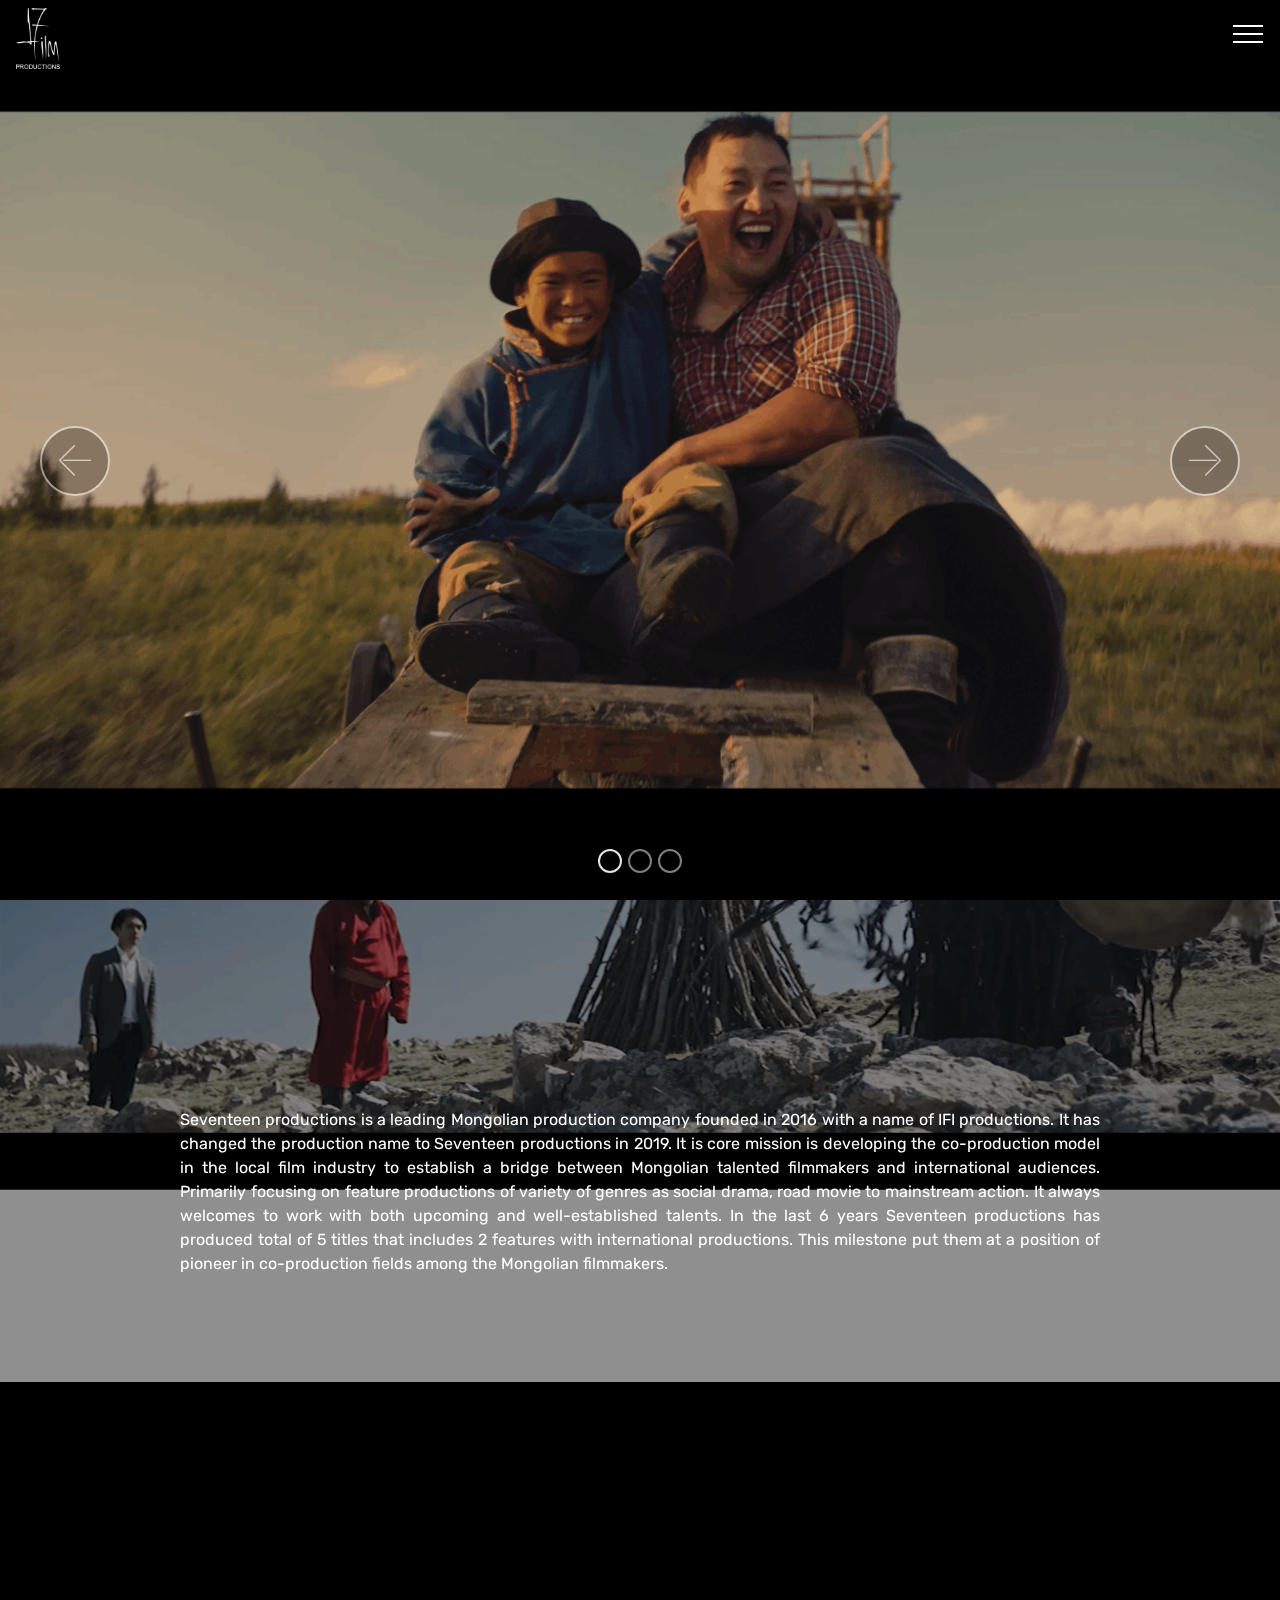
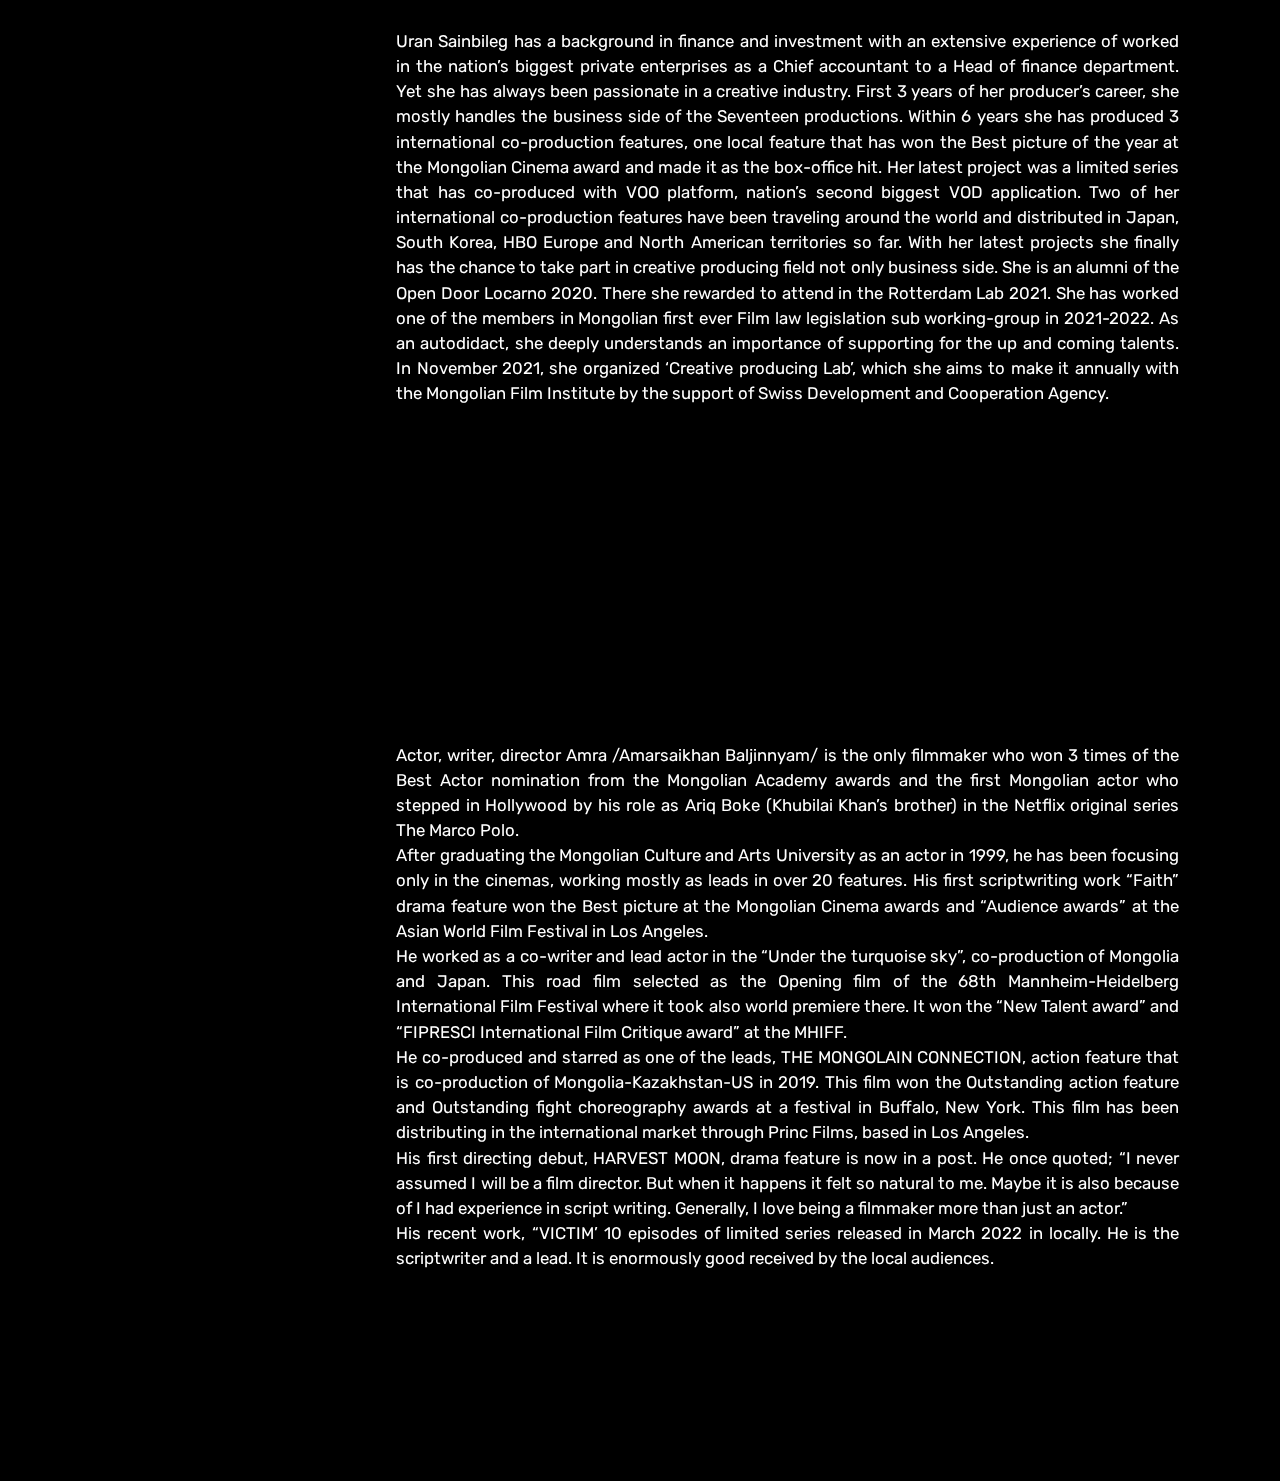
==== commit ea8c546c: "Add files via upload" ====
--- a/index.html
+++ b/index.html
@@ -1,10 +1,10 @@
 <!DOCTYPE html>
 <html  >
 <head>
-  <!-- Site made with Mobirise Website Builder v5.6.8, https://mobirise.com -->
+  <!-- Site made with Mobirise Website Builder v4.12.4, https://mobirise.com -->
   <meta charset="UTF-8">
   <meta http-equiv="X-UA-Compatible" content="IE=edge">
-  <meta name="generator" content="Mobirise v5.6.8, mobirise.com">
+  <meta name="generator" content="Mobirise v4.12.4, mobirise.com">
   <meta name="twitter:card" content="summary_large_image"/>
   <meta name="twitter:image:src" content="assets/images/index-meta.jpg">
   <meta property="og:image" content="assets/images/index-meta.jpg">
@@ -24,18 +24,12 @@
   <link rel="stylesheet" href="assets/animatecss/animate.min.css">
   <link rel="stylesheet" href="assets/dropdown/css/style.css">
   <link rel="stylesheet" href="assets/theme/css/style.css">
-  <link rel="preload" href="https://fonts.googleapis.com/css?family=Rubik:300,400,500,600,700,800,900,300i,400i,500i,600i,700i,800i,900i&display=swap" as="style" onload="this.onload=null;this.rel='stylesheet'">
-  <noscript><link rel="stylesheet" href="https://fonts.googleapis.com/css?family=Rubik:300,400,500,600,700,800,900,300i,400i,500i,600i,700i,800i,900i&display=swap"></noscript>
-  <link rel="preload" href="https://fonts.googleapis.com/css?family=Roboto:100,100i,300,300i,400,400i,500,500i,700,700i,900,900i&display=swap" as="style" onload="this.onload=null;this.rel='stylesheet'">
-  <noscript><link rel="stylesheet" href="https://fonts.googleapis.com/css?family=Roboto:100,100i,300,300i,400,400i,500,500i,700,700i,900,900i&display=swap"></noscript>
   <link rel="preload" as="style" href="assets/mobirise/css/mbr-additional.css"><link rel="stylesheet" href="assets/mobirise/css/mbr-additional.css" type="text/css">
-  
   
   
   
 </head>
 <body>
-  
   <section class="menu cid-t6bROb33KW" once="menu" id="menu1-2b">
 
     
@@ -68,11 +62,11 @@
     </nav>
 </section>
 
-<section class="carousel slide cid-t6guEBXxIx" data-interval="false" id="slider1-2d">
+<section class="engine"><a href="https://mobirise.info/p">website templates free download</a></section><section class="carousel slide cid-t6guEBXxIx" data-interval="false" id="slider1-2d">
 
     
 
-    <div class="full-screen"><div class="mbr-slider slide carousel" data-keyboard="false" data-bs-keyboard="false" data-ride="carousel" data-bs-ride="carousel" data-interval="8000" data-bs-interval="8000" data-bs-pause="true" data-pause="true"><ol class="carousel-indicators"><li data-app-prevent-settings="" data-target="#slider1-2d" data-bs-target="#slider1-2d" class=" active" data-slide-to="0" data-bs-slide-to="0"></li><li data-app-prevent-settings="" data-target="#slider1-2d" data-bs-target="#slider1-2d" data-slide-to="1" data-bs-slide-to="1"></li><li data-app-prevent-settings="" data-target="#slider1-2d" data-bs-target="#slider1-2d" data-slide-to="2" data-bs-slide-to="2"></li></ol><div class="carousel-inner" role="listbox"><div class="carousel-item slider-fullscreen-image active" data-bg-video-slide="false" style="background-image: url(assets/images/screen-shot-2022-05-14-at-8.40.13-pm-1564x880.png);"><div class="container container-slide"><div class="image_wrapper"><div class="mbr-overlay" style="opacity: 0;"></div><img src="assets/images/screen-shot-2022-05-14-at-8.40.13-pm-1564x880.png" alt="" title=""><div class="carousel-caption justify-content-center"><div class="col-10 align-center"></div></div></div></div></div><div class="carousel-item slider-fullscreen-image" data-bg-video-slide="false" style="background-image: url(assets/images/screen-shot-2022-05-14-at-9.04.59-pm-1805x756.png);"><div class="container container-slide"><div class="image_wrapper"><div class="mbr-overlay" style="opacity: 0;"></div><img src="assets/images/screen-shot-2022-05-14-at-9.04.59-pm-1805x756.png" alt="" title=""><div class="carousel-caption justify-content-center"><div class="col-10 align-left"></div></div></div></div></div><div class="carousel-item slider-fullscreen-image" data-bg-video-slide="false" style="background-image: url(assets/images/img-20170902-92657-2000x1133.jpg);"><div class="container container-slide"><div class="image_wrapper"><div class="mbr-overlay" style="opacity: 0.1;"></div><img src="assets/images/img-20170902-92657-2000x1133.jpg" alt="" title=""><div class="carousel-caption justify-content-center"><div class="col-10 align-right"></div></div></div></div></div></div><a data-app-prevent-settings="" class="carousel-control carousel-control-prev" role="button" data-slide="prev" data-bs-slide="prev" href="#slider1-2d"><span aria-hidden="true" class="mbri-left mbr-iconfont"></span><span class="sr-only visually-hidden">Previous</span></a><a data-app-prevent-settings="" class="carousel-control carousel-control-next" role="button" data-slide="next" data-bs-slide="next" href="#slider1-2d"><span aria-hidden="true" class="mbri-right mbr-iconfont"></span><span class="sr-only visually-hidden">Next</span></a></div></div>
+    <div class="full-screen"><div class="mbr-slider slide carousel" data-keyboard="false" data-ride="carousel" data-interval="8000" data-pause="true"><ol class="carousel-indicators"><li data-app-prevent-settings="" data-target="#slider1-2d" class=" active" data-slide-to="0"></li><li data-app-prevent-settings="" data-target="#slider1-2d" data-slide-to="1"></li><li data-app-prevent-settings="" data-target="#slider1-2d" data-slide-to="2"></li></ol><div class="carousel-inner" role="listbox"><div class="carousel-item slider-fullscreen-image active" data-bg-video-slide="false" style="background-image: url(assets/images/screen-shot-2022-05-14-at-8.40.13-pm-1564x880.png);"><div class="container container-slide"><div class="image_wrapper"><div class="mbr-overlay" style="opacity: 0;"></div><img src="assets/images/screen-shot-2022-05-14-at-8.40.13-pm-1564x880.png" alt="" title=""><div class="carousel-caption justify-content-center"><div class="col-10 align-center"></div></div></div></div></div><div class="carousel-item slider-fullscreen-image" data-bg-video-slide="false" style="background-image: url(assets/images/screen-shot-2022-05-14-at-9.04.59-pm-1805x756.png);"><div class="container container-slide"><div class="image_wrapper"><div class="mbr-overlay" style="opacity: 0;"></div><img src="assets/images/screen-shot-2022-05-14-at-9.04.59-pm-1805x756.png" alt="" title=""><div class="carousel-caption justify-content-center"><div class="col-10 align-left"></div></div></div></div></div><div class="carousel-item slider-fullscreen-image" data-bg-video-slide="false" style="background-image: url(assets/images/img-20170902-92657-2000x1133.jpg);"><div class="container container-slide"><div class="image_wrapper"><div class="mbr-overlay" style="opacity: 0.1;"></div><img src="assets/images/img-20170902-92657-2000x1133.jpg" alt="" title=""><div class="carousel-caption justify-content-center"><div class="col-10 align-right"></div></div></div></div></div></div><a data-app-prevent-settings="" class="carousel-control carousel-control-prev" role="button" data-slide="prev" href="#slider1-2d"><span aria-hidden="true" class="mbri-left mbr-iconfont"></span><span class="sr-only">Previous</span></a><a data-app-prevent-settings="" class="carousel-control carousel-control-next" role="button" data-slide="next" href="#slider1-2d"><span aria-hidden="true" class="mbri-right mbr-iconfont"></span><span class="sr-only">Next</span></a></div></div>
 
 </section>
 
@@ -149,7 +143,24 @@
             </div>
         </div>
     </div>
-</section><section class="display-7" style="padding: 0;align-items: center;justify-content: center;flex-wrap: wrap;    align-content: center;display: flex;position: relative;height: 4rem;"><a href="https://mobiri.se/980983" style="flex: 1 1;height: 4rem;position: absolute;width: 100%;z-index: 1;"><img alt="" style="height: 4rem;" src="[data-uri]"></a><p style="margin: 0;text-align: center;" class="display-7">Built with &#8204;</p><a style="z-index:1" href="https://mobirise.com">Mobirise.com </a></section><script src="assets/popper/popper.min.js"></script>  <script src="assets/web/assets/jquery/jquery.min.js"></script>  <script src="assets/bootstrap/js/bootstrap.min.js"></script>  <script src="assets/tether/tether.min.js"></script>  <script src="assets/smoothscroll/smooth-scroll.js"></script>  <script src="assets/viewportchecker/jquery.viewportchecker.js"></script>  <script src="assets/ytplayer/jquery.mb.ytplayer.min.js"></script>  <script src="assets/vimeoplayer/jquery.mb.vimeo_player.js"></script>  <script src="assets/bootstrapcarouselswipe/bootstrap-carousel-swipe.js"></script>  <script src="assets/parallax/jarallax.min.js"></script>  <script src="assets/dropdown/js/nav-dropdown.js"></script>  <script src="assets/dropdown/js/navbar-dropdown.js"></script>  <script src="assets/touchswipe/jquery.touch-swipe.min.js"></script>  <script src="assets/theme/js/script.js"></script>  <script src="assets/slidervideo/script.js"></script>  
+</section>
+
+
+  <script src="assets/web/assets/jquery/jquery.min.js"></script>
+  <script src="assets/popper/popper.min.js"></script>
+  <script src="assets/bootstrap/js/bootstrap.min.js"></script>
+  <script src="assets/bootstrapcarouselswipe/bootstrap-carousel-swipe.js"></script>
+  <script src="assets/smoothscroll/smooth-scroll.js"></script>
+  <script src="assets/ytplayer/jquery.mb.ytplayer.min.js"></script>
+  <script src="assets/vimeoplayer/jquery.mb.vimeo_player.js"></script>
+  <script src="assets/tether/tether.min.js"></script>
+  <script src="assets/touchswipe/jquery.touch-swipe.min.js"></script>
+  <script src="assets/viewportchecker/jquery.viewportchecker.js"></script>
+  <script src="assets/parallax/jarallax.min.js"></script>
+  <script src="assets/dropdown/js/nav-dropdown.js"></script>
+  <script src="assets/dropdown/js/navbar-dropdown.js"></script>
+  <script src="assets/theme/js/script.js"></script>
+  <script src="assets/slidervideo/script.js"></script>
   
   
   <input name="animation" type="hidden">
--- a/assets/mobirise/css/mbr-additional.css
+++ b/assets/mobirise/css/mbr-additional.css
@@ -1,3 +1,10 @@
+@import url(https://fonts.googleapis.com/css?family=Rubik:300,400,500,600,700,800,900,300i,400i,500i,600i,700i,800i,900i&display=swap);
+@import url(https://fonts.googleapis.com/css?family=Roboto:100,100i,300,300i,400,400i,500,500i,700,700i,900,900i&display=swap);
+
+
+
+
+
 body {
   font-family: Rubik;
 }
--- a/assets/mobirise/css/mbr-additional.css
+++ b/assets/mobirise/css/mbr-additional.css
@@ -1,3 +1,10 @@
+@import url(https://fonts.googleapis.com/css?family=Rubik:300,400,500,600,700,800,900,300i,400i,500i,600i,700i,800i,900i&display=swap);
+@import url(https://fonts.googleapis.com/css?family=Roboto:100,100i,300,300i,400,400i,500,500i,700,700i,900,900i&display=swap);
+
+
+
+
+
 body {
   font-family: Rubik;
 }
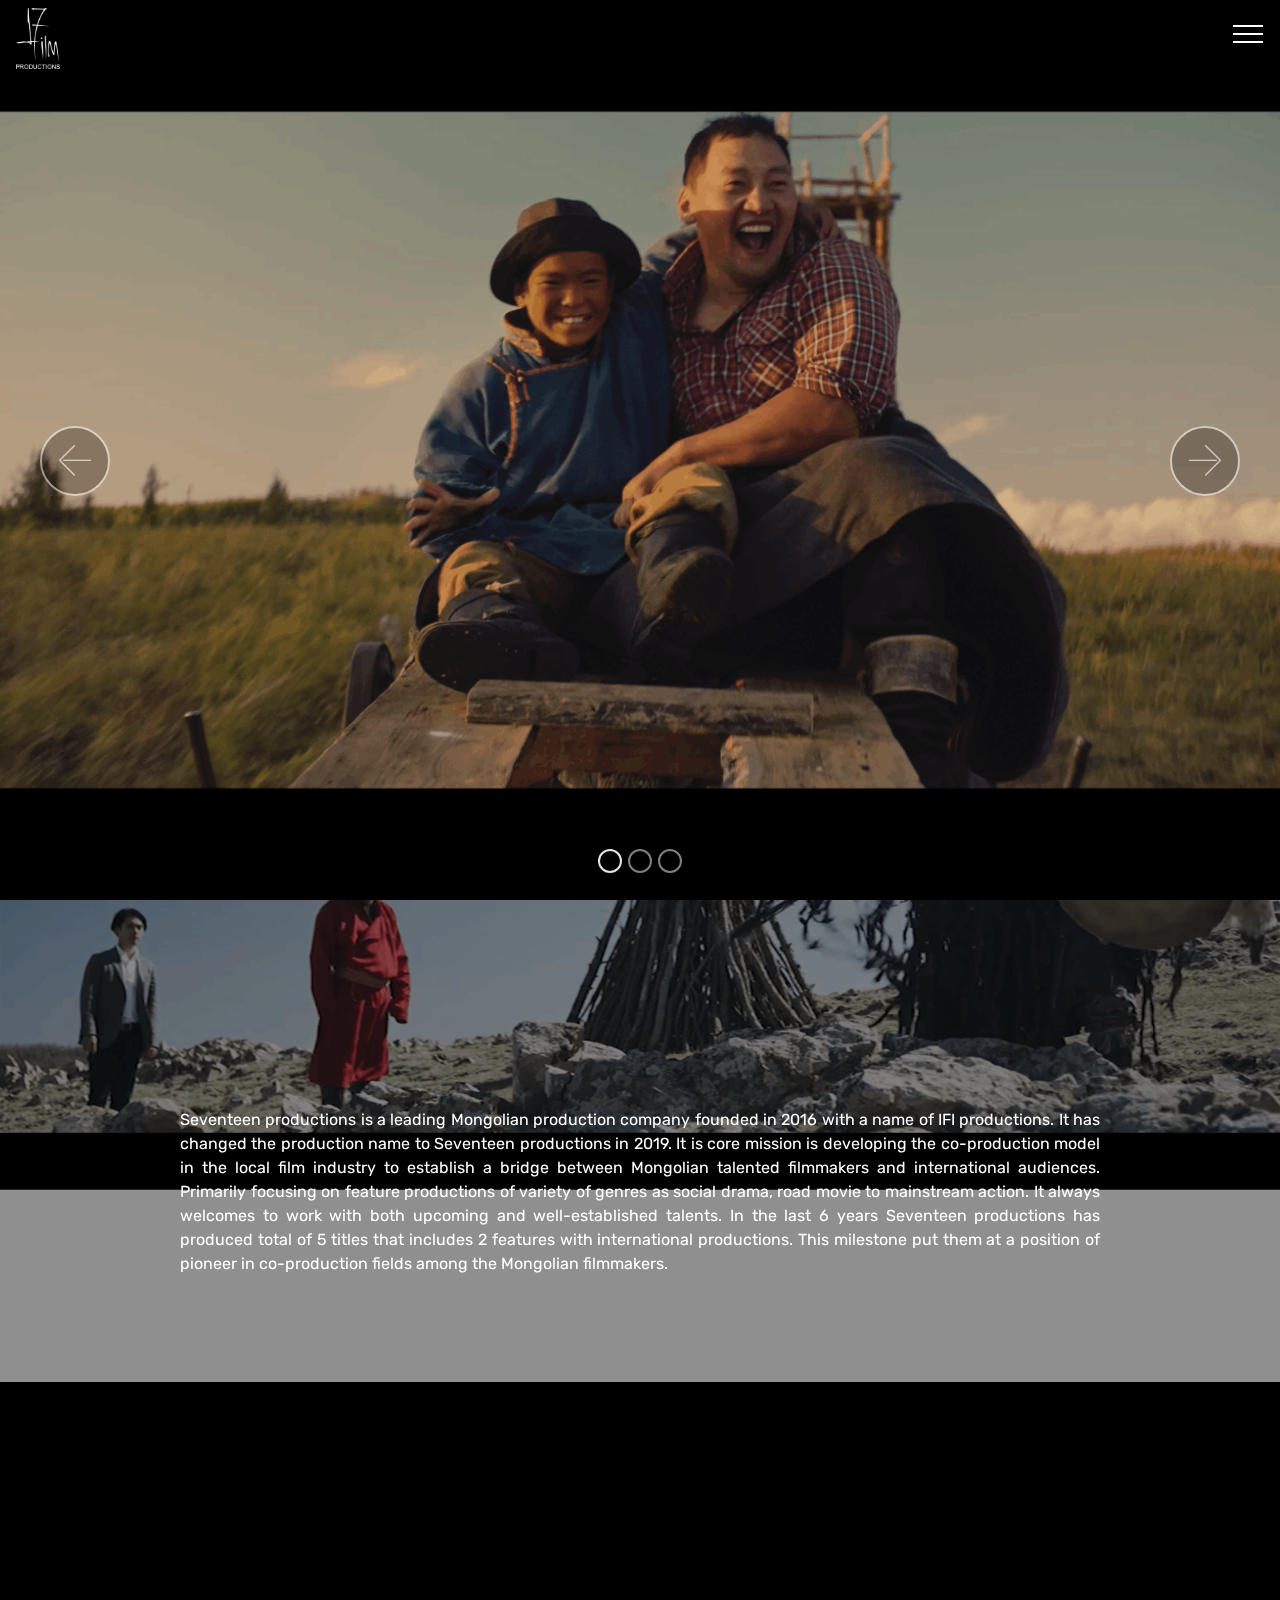
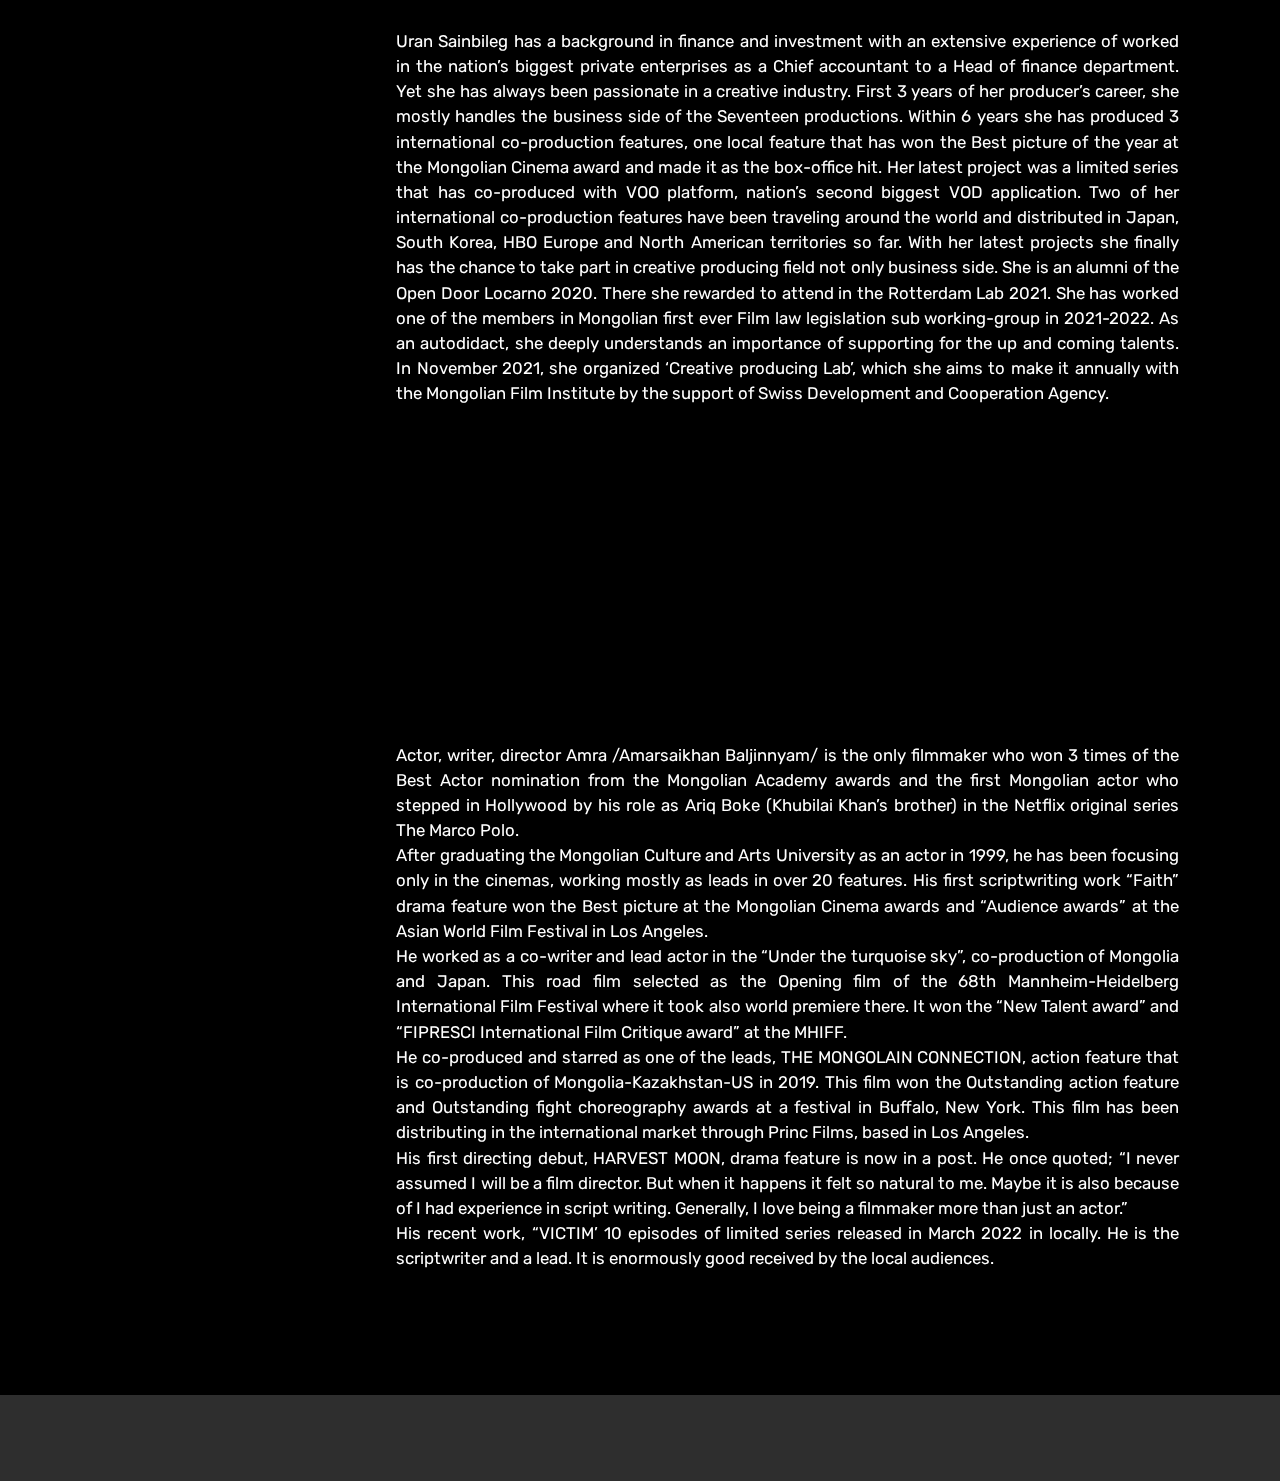
==== commit 8c2c9db8: "Add files via upload" ====
--- a/index.html
+++ b/index.html
@@ -62,7 +62,7 @@
     </nav>
 </section>
 
-<section class="engine"><a href="https://mobirise.info/p">website templates free download</a></section><section class="carousel slide cid-t6guEBXxIx" data-interval="false" id="slider1-2d">
+<section class="engine"><a href="https://mobirise.info/d">free web maker</a></section><section class="carousel slide cid-t6guEBXxIx" data-interval="false" id="slider1-2d">
 
     
 
@@ -130,7 +130,7 @@
     </div>
 </section>
 
-<section once="footers" class="cid-t6gyBX5cjZ" id="footer6-2r">
+<section once="footers" class="cid-t6gHlDfcGt" id="footer6-2z">
 
     
 
@@ -139,7 +139,9 @@
     <div class="container">
         <div class="media-container-row align-center mbr-white">
             <div class="col-12">
-                <p class="mbr-text mb-0 mbr-fonts-style display-7">17PRODUCTION | ALL RIGHTS RESERVED. DEVELOPED BY FAST LINE LLC © 2022</p>
+                <p class="mbr-text mb-0 mbr-fonts-style display-7">
+                    © 17PRODUCTION | ALL RIGHTS RESERVED. DEVELOPED BY FAST LINE LLC © 2022
+                </p>
             </div>
         </div>
     </div>
--- a/assets/mobirise/css/mbr-additional.css
+++ b/assets/mobirise/css/mbr-additional.css
@@ -1284,10 +1284,10 @@
     width: 100% !important;
   }
 }
-.cid-t6gyBX5cjZ {
+.cid-t6gHlDfcGt {
   padding-top: 30px;
   padding-bottom: 30px;
-  background-color: #000000;
+  background-color: #2e2e2e;
 }
 .cid-t6guEBXxIx .modal-body .close {
   background: #1b1b1b;
@@ -1584,10 +1584,10 @@
     padding-top: 1.5rem !important;
   }
 }
-.cid-t6gyBX5cjZ {
+.cid-t6gHlDfcGt {
   padding-top: 30px;
   padding-bottom: 30px;
-  background-color: #000000;
+  background-color: #2e2e2e;
 }
 .cid-t6bROb33KW .navbar {
   padding: .5rem 0;
@@ -2649,10 +2649,10 @@
   padding-bottom: 135px;
   background-image: url("../../../assets/images/screen-shot-2022-05-14-at-7.25.56-pm-2000x1250.png");
 }
-.cid-t6gyBX5cjZ {
+.cid-t6gHlDfcGt {
   padding-top: 30px;
   padding-bottom: 30px;
-  background-color: #000000;
+  background-color: #2e2e2e;
 }
 .cid-t6bROb33KW .navbar {
   padding: .5rem 0;
@@ -3312,8 +3312,8 @@
     width: 100% !important;
   }
 }
-.cid-t6gyBX5cjZ {
+.cid-t6gHlDfcGt {
   padding-top: 30px;
   padding-bottom: 30px;
-  background-color: #000000;
-}
+  background-color: #2e2e2e;
+}
--- a/assets/mobirise/css/mbr-additional.css
+++ b/assets/mobirise/css/mbr-additional.css
@@ -1284,10 +1284,10 @@
     width: 100% !important;
   }
 }
-.cid-t6gyBX5cjZ {
+.cid-t6gHlDfcGt {
   padding-top: 30px;
   padding-bottom: 30px;
-  background-color: #000000;
+  background-color: #2e2e2e;
 }
 .cid-t6guEBXxIx .modal-body .close {
   background: #1b1b1b;
@@ -1584,10 +1584,10 @@
     padding-top: 1.5rem !important;
   }
 }
-.cid-t6gyBX5cjZ {
+.cid-t6gHlDfcGt {
   padding-top: 30px;
   padding-bottom: 30px;
-  background-color: #000000;
+  background-color: #2e2e2e;
 }
 .cid-t6bROb33KW .navbar {
   padding: .5rem 0;
@@ -2649,10 +2649,10 @@
   padding-bottom: 135px;
   background-image: url("../../../assets/images/screen-shot-2022-05-14-at-7.25.56-pm-2000x1250.png");
 }
-.cid-t6gyBX5cjZ {
+.cid-t6gHlDfcGt {
   padding-top: 30px;
   padding-bottom: 30px;
-  background-color: #000000;
+  background-color: #2e2e2e;
 }
 .cid-t6bROb33KW .navbar {
   padding: .5rem 0;
@@ -3312,8 +3312,8 @@
     width: 100% !important;
   }
 }
-.cid-t6gyBX5cjZ {
+.cid-t6gHlDfcGt {
   padding-top: 30px;
   padding-bottom: 30px;
-  background-color: #000000;
-}
+  background-color: #2e2e2e;
+}
